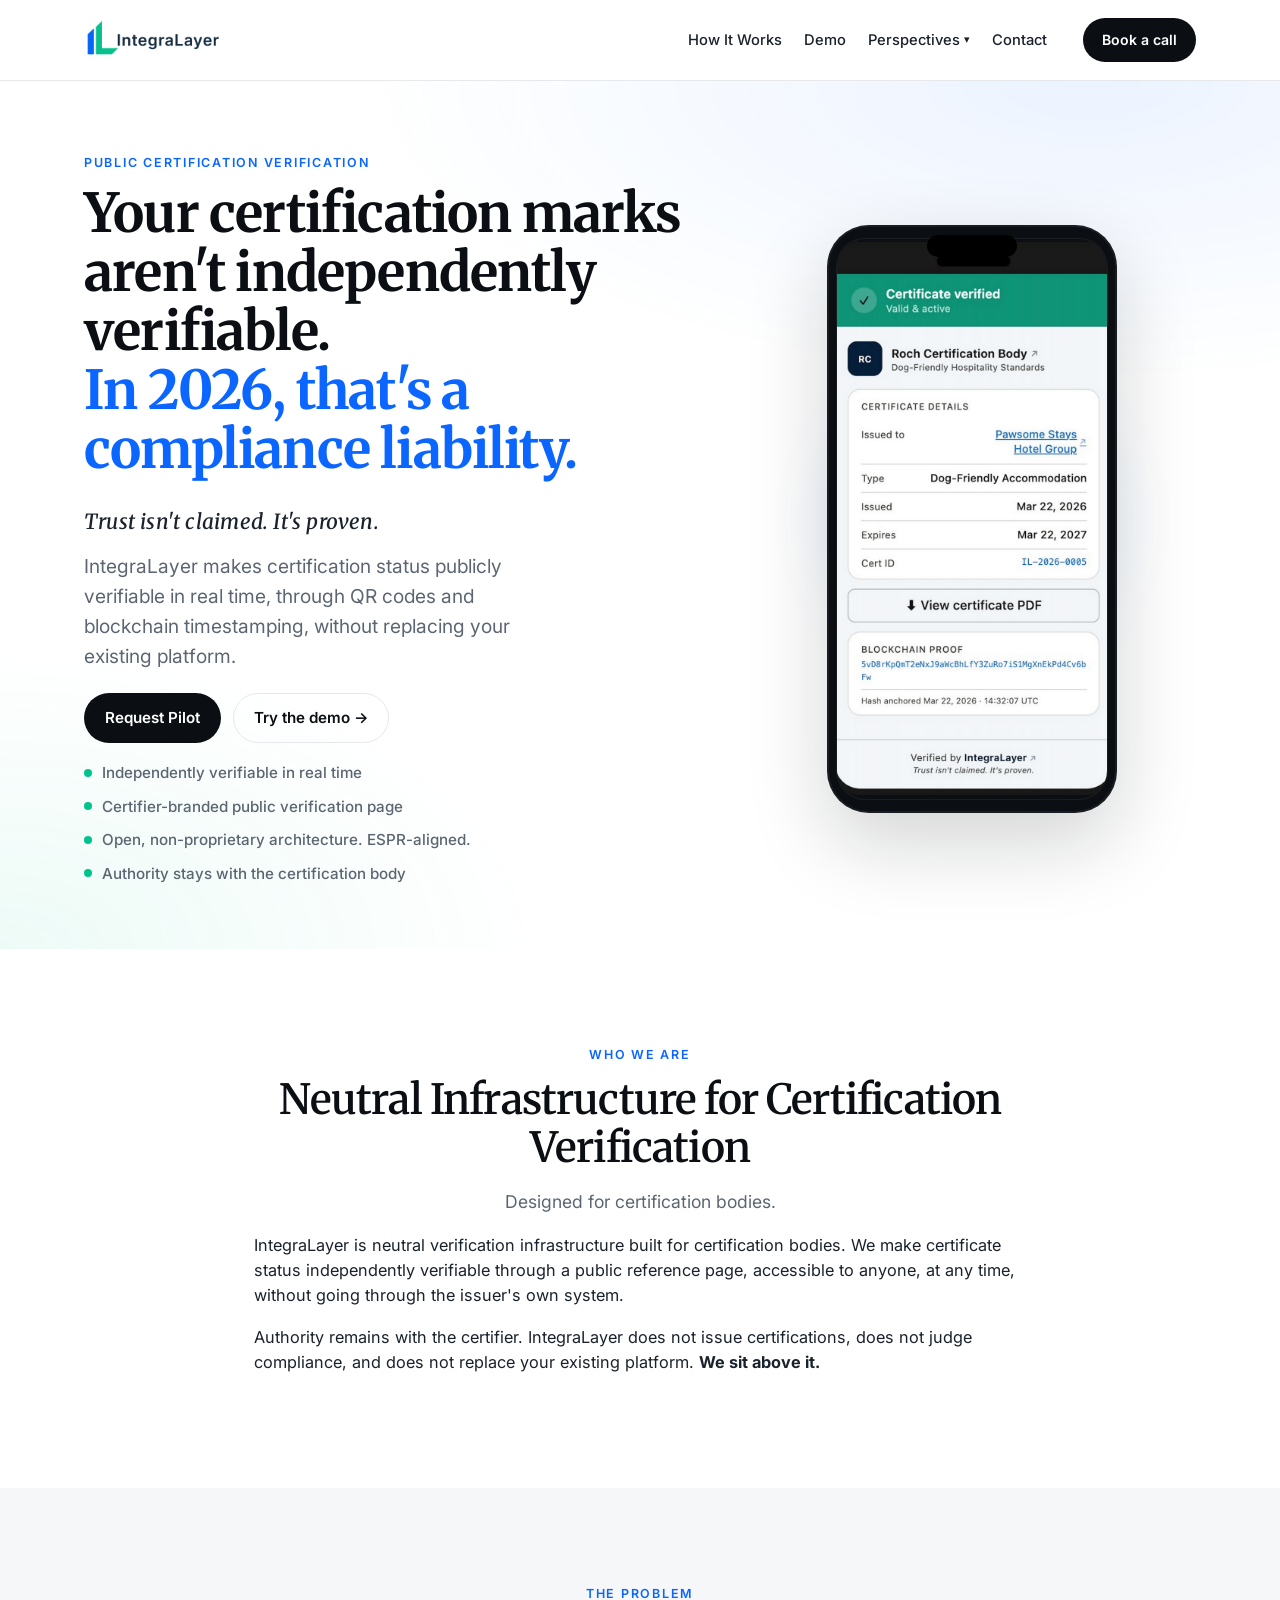
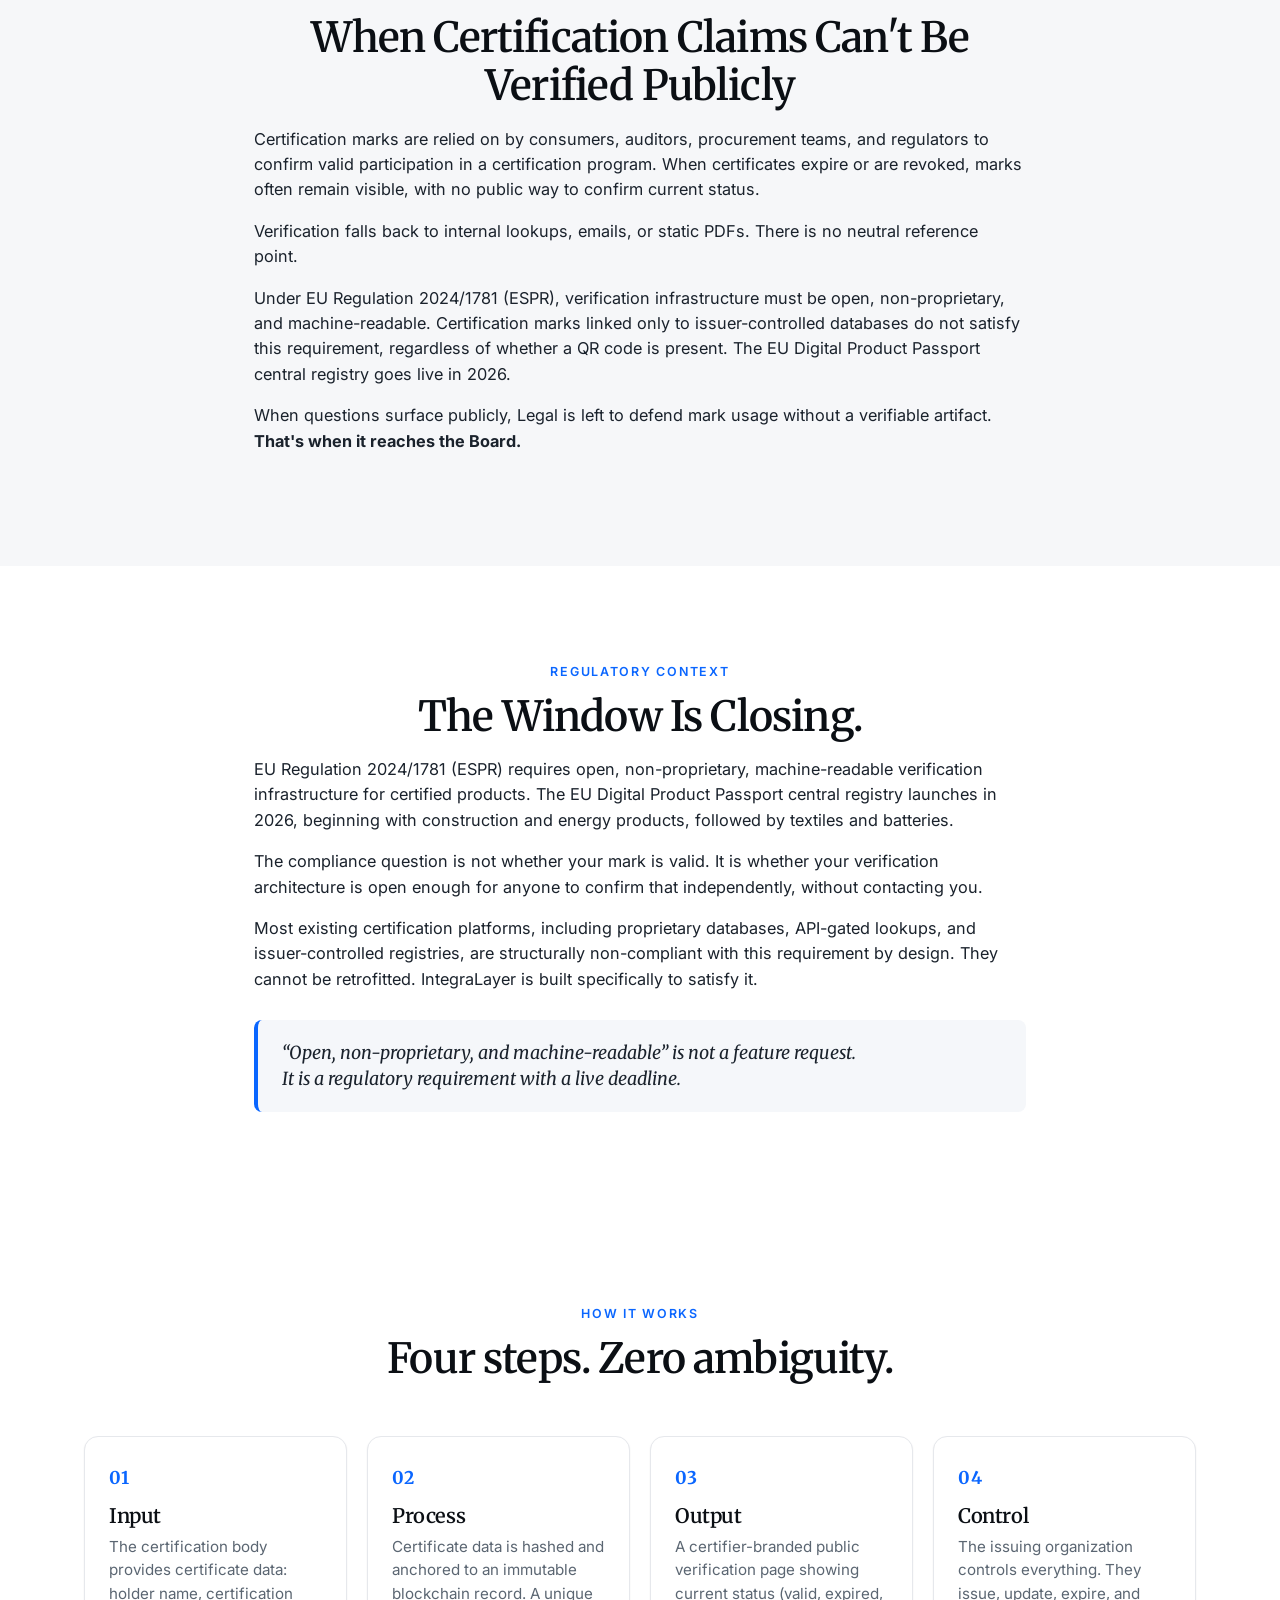
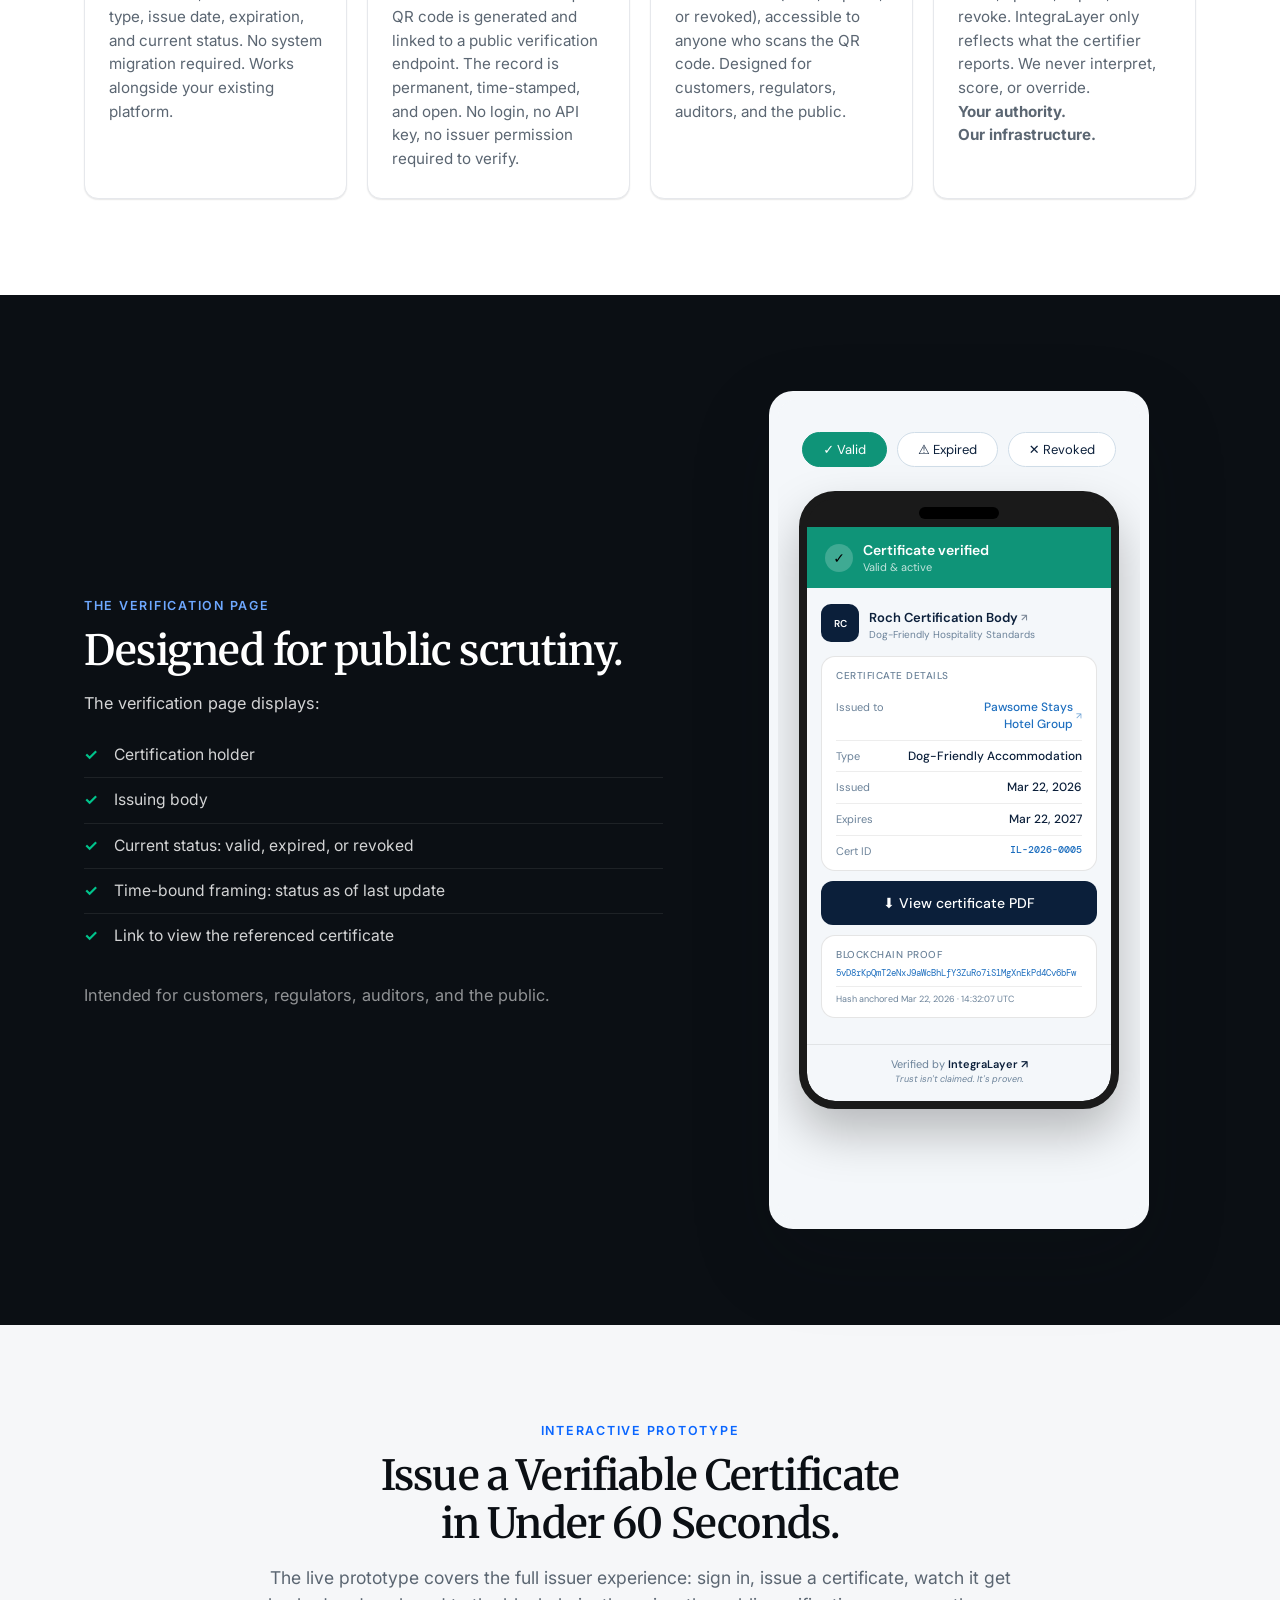
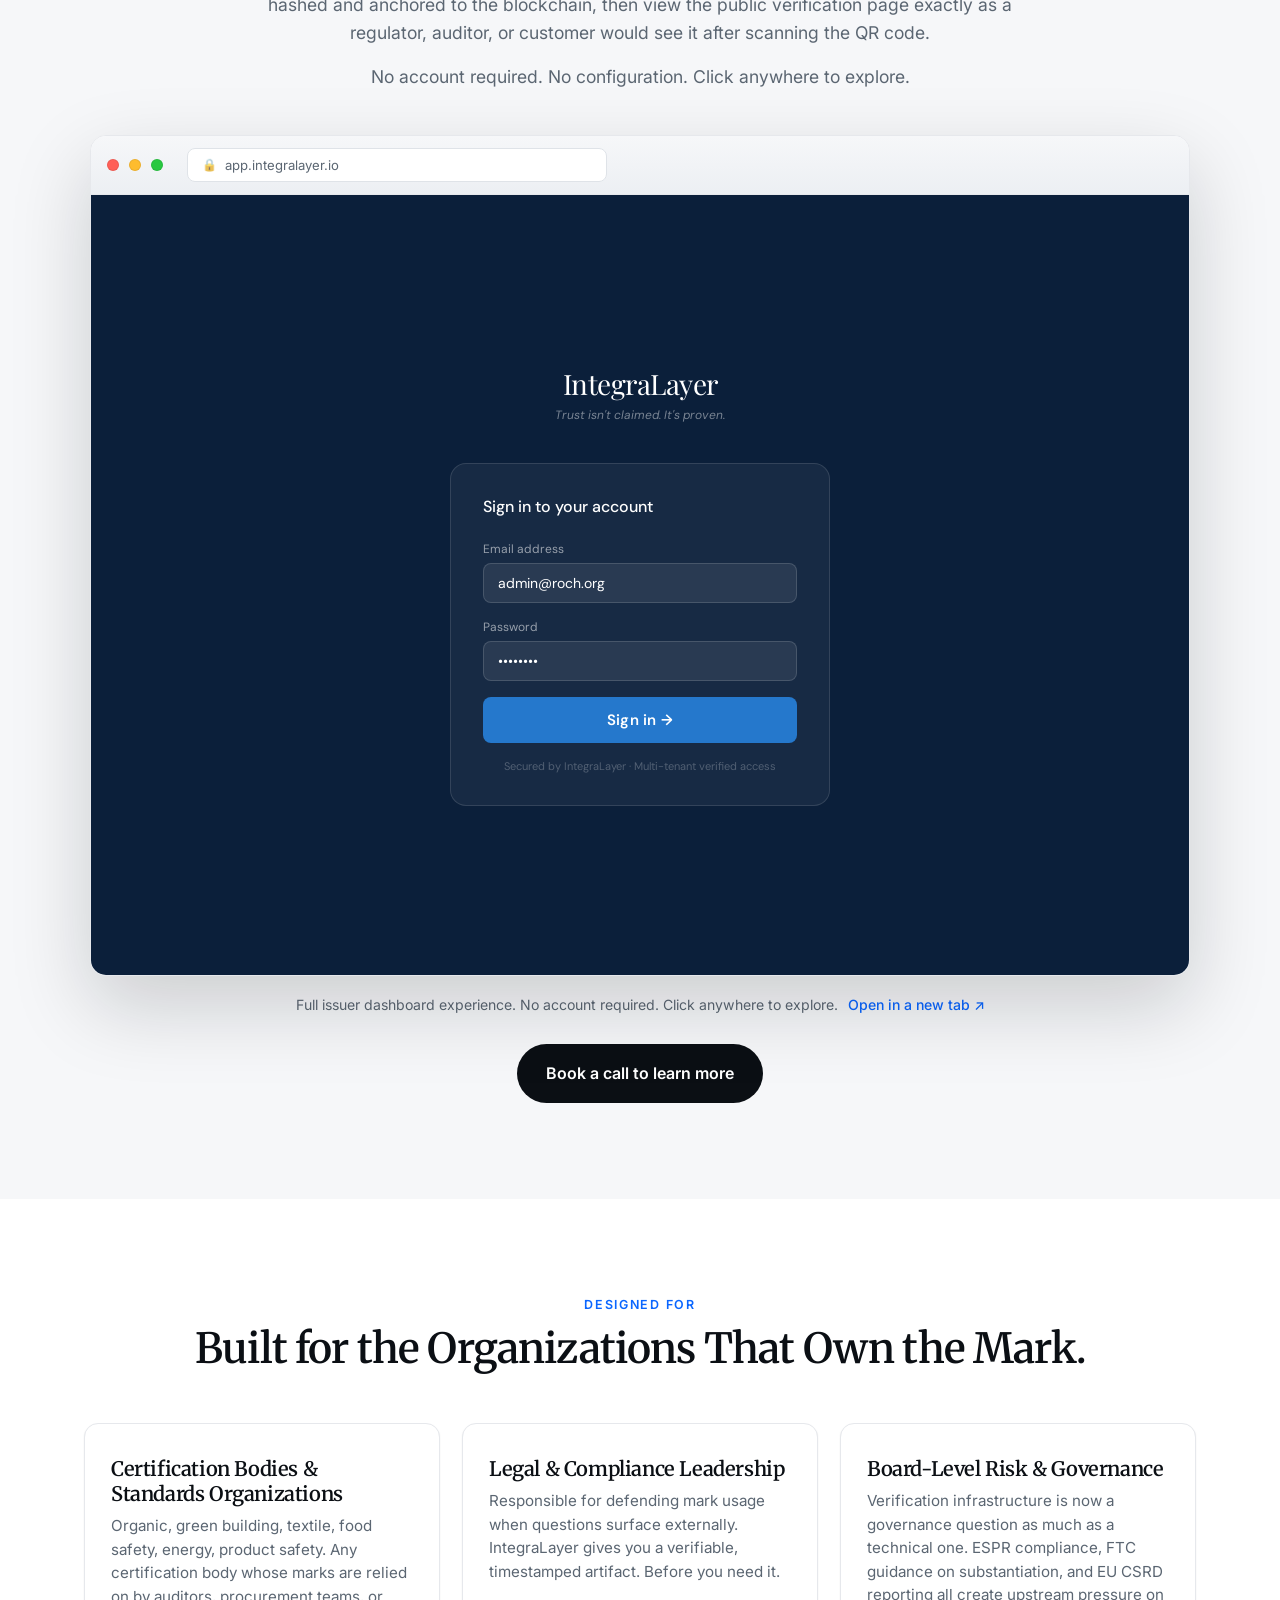
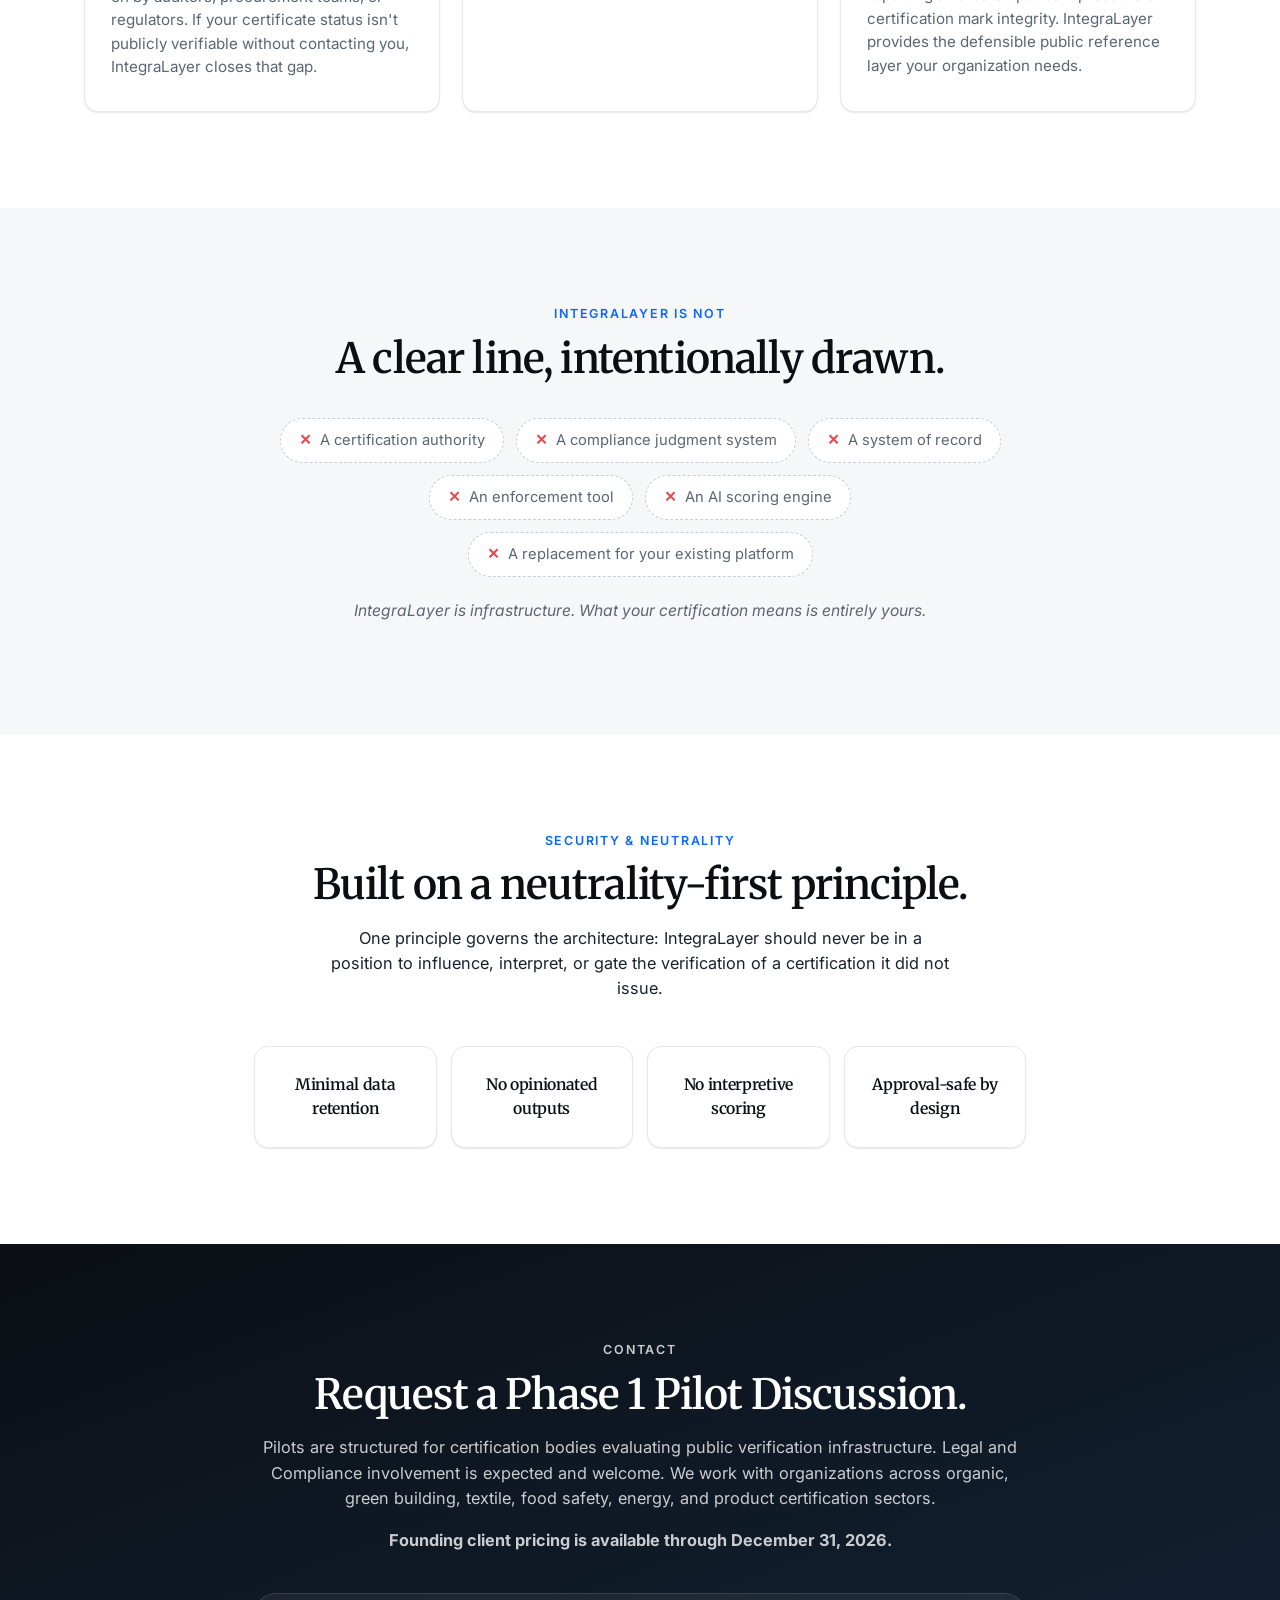
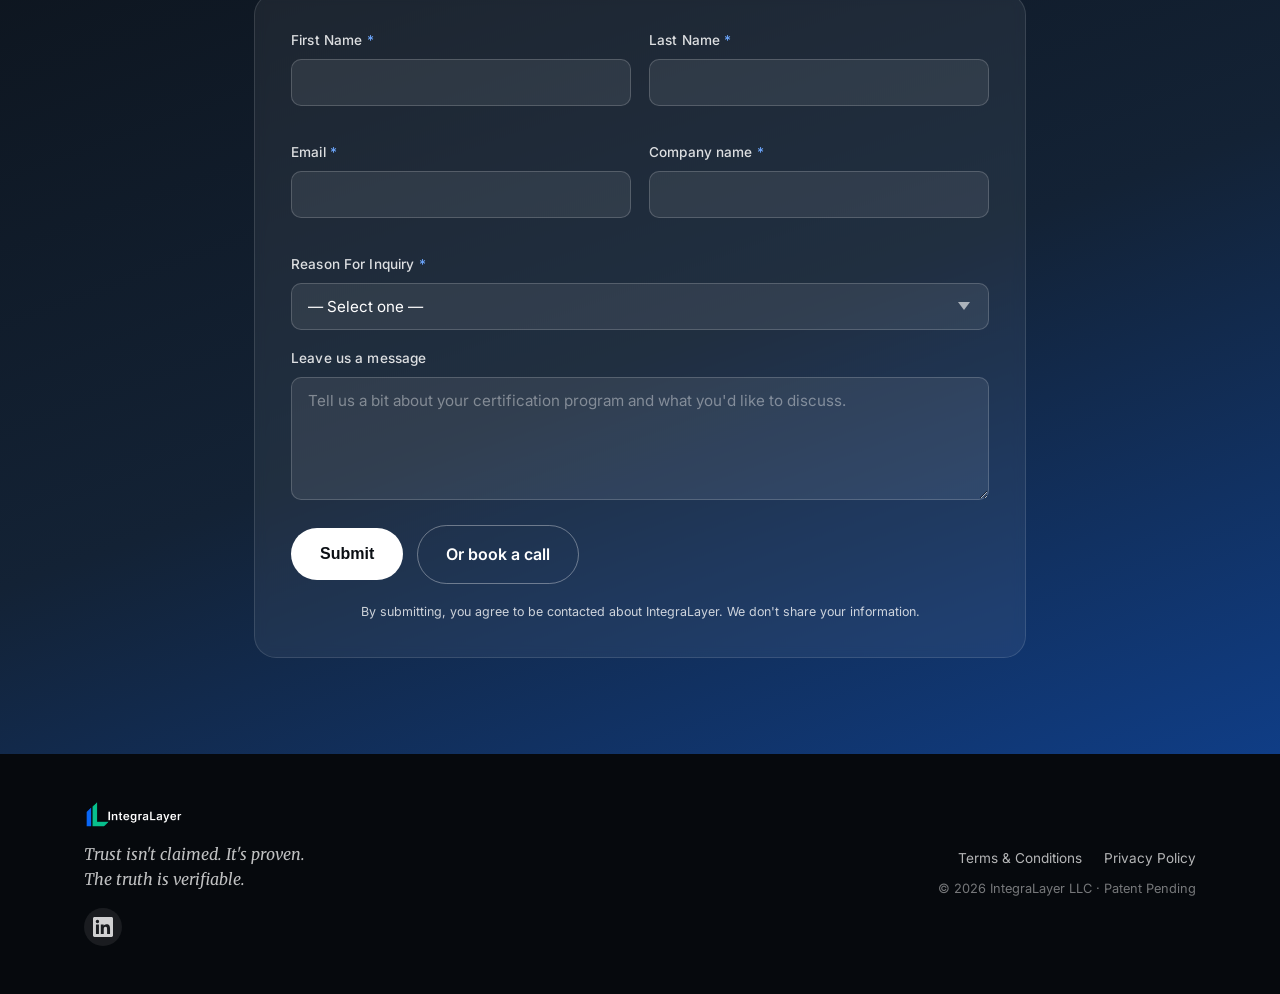
==== index.html @ 828506a3 "Rename Issue 02 slug from 'espr-open-non-proprietary' to 'espr-five-architectural-tests' to match ne" ====
<!doctype html>
<html lang="en">
<head>
  <meta charset="utf-8" />
  <meta name="viewport" content="width=device-width, initial-scale=1" />
  <title>IntegraLayer — Public Certification Verification</title>
  <meta name="description" content="Neutral infrastructure for public certification verification. Make certification status independently verifiable through a public reference page." />
  <link rel="canonical" href="https://integralayer.io/" />

  <!-- Open Graph / LinkedIn / Facebook -->
  <meta property="og:type" content="website" />
  <meta property="og:site_name" content="IntegraLayer" />
  <meta property="og:title" content="IntegraLayer — Public Certification Verification" />
  <meta property="og:description" content="Neutral infrastructure for public certification verification. Make certification status independently verifiable through a public reference page." />
  <meta property="og:url" content="https://integralayer.io/" />
  <meta property="og:image" content="https://integralayer.io/assets/img/og-image.png" />
  <meta property="og:image:width" content="1200" />
  <meta property="og:image:height" content="630" />

  <!-- Twitter / X -->
  <meta name="twitter:card" content="summary_large_image" />
  <meta name="twitter:title" content="IntegraLayer — Public Certification Verification" />
  <meta name="twitter:description" content="Neutral infrastructure for public certification verification." />
  <meta name="twitter:image" content="https://integralayer.io/assets/img/og-image.png" />

  <!-- Structured data: Organization -->
  <script type="application/ld+json">
  {
    "@context": "https://schema.org",
    "@type": "Organization",
    "name": "IntegraLayer",
    "legalName": "IntegraLayer LLC",
    "url": "https://integralayer.io/",
    "logo": "https://integralayer.io/assets/img/logo-black.png",
    "description": "Neutral infrastructure for public certification verification.",
    "sameAs": [
      "https://www.linkedin.com/company/integra-layer-io/"
    ],
    "contactPoint": {
      "@type": "ContactPoint",
      "email": "rachel@integralayer.io",
      "contactType": "customer support"
    }
  }
  </script>

  <link rel="icon" type="image/png" href="assets/img/favicon.png" />
  <link rel="preconnect" href="https://fonts.googleapis.com" />
  <link rel="preconnect" href="https://fonts.gstatic.com" crossorigin />
  <link href="https://fonts.googleapis.com/css2?family=Inter:wght@400;500;600;700;800&family=Merriweather:wght@400;500;600;700&display=swap" rel="stylesheet" />
  <link rel="stylesheet" href="assets/styles.css?v=22" />
</head>
<body>
  <header class="site-header">
    <div class="container nav">
      <a class="brand" href="#top" aria-label="IntegraLayer home">
        <img src="assets/img/logo-black.png" alt="IntegraLayer" />
      </a>
      <nav class="nav-links" aria-label="Primary">
        <a href="#how-it-works">How It Works</a>
        <a href="#demo">Demo</a>
        <div class="nav-dropdown">
          <button type="button" class="nav-dropdown-trigger" aria-haspopup="true" aria-expanded="false">
            Perspectives <span class="chev" aria-hidden="true">▾</span>
          </button>
          <div class="nav-dropdown-menu" role="menu">
            <a href="/perspectives/espr-five-architectural-tests" target="_blank" rel="noopener" role="menuitem">Five Architectural Tests in the ESPR</a>
            <a href="/perspectives/dpp-category-clarity" target="_blank" rel="noopener" role="menuitem">DPP Category Clarity</a>
          </div>
        </div>
        <a href="#contact">Contact</a>
      </nav>
      <a class="btn btn-primary nav-cta" href="https://calendly.com/rachel-integralayer/30min" target="_blank" rel="noopener">Book a call</a>
      <button class="nav-toggle" aria-label="Open menu" aria-expanded="false">
        <span></span><span></span><span></span>
      </button>
    </div>
  </header>

  <main id="top">
    <!-- HERO -->
    <section class="hero">
      <div class="container hero-grid">
        <div class="hero-copy">
          <p class="eyebrow">Public Certification Verification</p>
          <h1>Your certification marks aren't independently verifiable.<br/><span class="accent">In 2026, that's a compliance liability.</span></h1>
          <p class="hero-tagline">Trust isn't claimed. It's proven.</p>
          <p class="lede">IntegraLayer makes certification status publicly verifiable in real time, through QR codes and blockchain timestamping, without replacing your existing platform.</p>
          <div class="hero-ctas">
            <a class="btn btn-primary" href="https://calendly.com/rachel-integralayer/30min" target="_blank" rel="noopener">Request Pilot</a>
            <a class="btn btn-ghost" href="#demo">Try the demo →</a>
          </div>
          <ul class="hero-bullets">
            <li>Independently verifiable in real time</li>
            <li>Certifier-branded public verification page</li>
            <li>Open, non-proprietary architecture. ESPR-aligned.</li>
            <li>Authority stays with the certification body</li>
          </ul>
        </div>
        <div class="hero-visual">
          <div class="phone-frame" aria-hidden="true">
            <img src="assets/img/verification-mobile.png" alt="IntegraLayer verification page on mobile" />
          </div>
          <div class="hero-blob"></div>
        </div>
      </div>
    </section>

    <!-- WHO WE ARE -->
    <section id="who-we-are" class="section">
      <div class="container narrow">
        <p class="eyebrow center">Who We Are</p>
        <h2 class="center">Neutral Infrastructure for Certification Verification</h2>
        <p class="section-lede center">Designed for certification bodies.</p>
        <p class="body">
          IntegraLayer is neutral verification infrastructure built for certification bodies. We make certificate status independently verifiable through a public reference page, accessible to anyone, at any time, without going through the issuer's own system.
        </p>
        <p class="body">
          Authority remains with the certifier. IntegraLayer does not issue certifications, does not judge compliance, and does not replace your existing platform. <br class="br-mobile"/><strong>We sit above it.</strong>
        </p>
      </div>
    </section>

    <!-- PROBLEM -->
    <section class="section section-alt">
      <div class="container narrow">
        <p class="eyebrow center">The Problem</p>
        <h2 class="center">When Certification Claims Can't Be Verified Publicly</h2>
        <p class="body">
          Certification marks are relied on by consumers, auditors, procurement teams, and regulators to confirm valid participation in a certification program. When certificates expire or are revoked, marks often remain visible, with no public way to confirm current status.
        </p>
        <p class="body">
          Verification falls back to internal lookups, emails, or static PDFs. There is no neutral reference point.
        </p>
        <p class="body">
          Under EU Regulation 2024/1781 (ESPR), verification infrastructure must be open, non-proprietary, and machine-readable. Certification marks linked only to issuer-controlled databases do not satisfy this requirement, regardless of whether a QR code is present. The EU Digital Product Passport central registry goes live in 2026.
        </p>
        <p class="body">
          When questions surface publicly, Legal is left to defend mark usage without a verifiable artifact. <br class="br-mobile"/><strong>That's when it reaches the Board.</strong>
        </p>
      </div>
    </section>

    <!-- REGULATORY CONTEXT -->
    <section id="regulatory-context" class="section">
      <div class="container narrow">
        <p class="eyebrow center">Regulatory Context</p>
        <h2 class="center">The Window Is Closing.</h2>
        <p class="body">
          EU Regulation 2024/1781 (ESPR) requires open, non-proprietary, machine-readable verification infrastructure for certified products. The EU Digital Product Passport central registry launches in 2026, beginning with construction and energy products, followed by textiles and batteries.
        </p>
        <p class="body">
          The compliance question is not whether your mark is valid. It is whether your verification architecture is open enough for anyone to confirm that independently, without contacting you.
        </p>
        <p class="body">
          Most existing certification platforms, including proprietary databases, API-gated lookups, and issuer-controlled registries, are structurally non-compliant with this requirement by design. They cannot be retrofitted. IntegraLayer is built specifically to satisfy it.
        </p>
        <blockquote class="callout">
          <p>&ldquo;Open, non-proprietary, and machine-readable&rdquo; is not a feature request.<br/>It is a regulatory requirement with a live deadline.</p>
        </blockquote>
      </div>
    </section>

    <!-- HOW IT WORKS -->
    <section id="how-it-works" class="section">
      <div class="container">
        <p class="eyebrow center">How It Works</p>
        <h2 class="center">Four steps. Zero ambiguity.</h2>
        <div class="steps">
          <article class="step">
            <div class="step-num">01</div>
            <h3>Input</h3>
            <p>The certification body provides certificate data: holder name, certification type, issue date, expiration, and current status. No system migration required. Works alongside your existing platform.</p>
          </article>
          <article class="step">
            <div class="step-num">02</div>
            <h3>Process</h3>
            <p>Certificate data is hashed and anchored to an immutable blockchain record. A unique QR code is generated and linked to a public verification endpoint. The record is permanent, time-stamped, and open. No login, no API key, no issuer permission required to verify.</p>
          </article>
          <article class="step">
            <div class="step-num">03</div>
            <h3>Output</h3>
            <p>A certifier-branded public verification page showing current status (valid, expired, or revoked), accessible to anyone who scans the QR code. Designed for customers, regulators, auditors, and the public.</p>
          </article>
          <article class="step">
            <div class="step-num">04</div>
            <h3>Control</h3>
            <p>The issuing organization controls everything. They issue, update, expire, and revoke. IntegraLayer only reflects what the certifier reports. We never interpret, score, or override.<br/><strong>Your authority.<br/>Our infrastructure.</strong></p>
          </article>
        </div>
      </div>
    </section>

    <!-- VERIFICATION PAGE -->
    <section id="verification-page" class="section section-dark">
      <div class="container split">
        <div>
          <p class="eyebrow">The Verification Page</p>
          <h2>Designed for public scrutiny.</h2>
          <p class="body">The verification page displays:</p>
          <ul class="check-list">
            <li>Certification holder</li>
            <li>Issuing body</li>
            <li>Current status: valid, expired, or revoked</li>
            <li>Time-bound framing: status as of last update</li>
            <li>Link to view the referenced certificate</li>
          </ul>
          <p class="body muted">
            Intended for customers, regulators, auditors, and the public.
          </p>
        </div>
        <div class="visual-stack">
          <div class="phone-embed">
            <iframe
              src="demo/verification.html"
              title="IntegraLayer clickable verification page"
              loading="lazy"
            ></iframe>
          </div>
        </div>
      </div>
    </section>

    <!-- MAIN INTERACTIVE DEMO -->
    <section id="demo" class="section section-alt">
      <div class="container">
        <div class="demo-head center">
          <p class="eyebrow">Interactive Prototype</p>
          <h2>Issue a Verifiable Certificate<br/>in Under 60 Seconds.</h2>
          <p class="section-lede">The live prototype covers the full issuer experience: sign in, issue a certificate, watch it get hashed and anchored to the blockchain, then view the public verification page exactly as a regulator, auditor, or customer would see it after scanning the QR code.</p>
          <p class="section-lede">No account required. No configuration. Click anywhere to explore.</p>
        </div>

        <div class="browser-mock">
          <div class="browser-bar">
            <span class="dot red"></span>
            <span class="dot yellow"></span>
            <span class="dot green"></span>
            <div class="browser-url">
              <span class="lock">🔒</span>
              <span>app.integralayer.io</span>
            </div>
          </div>
          <iframe
            class="prototype-frame"
            src="demo/prototype.html"
            title="IntegraLayer interactive prototype"
            loading="lazy"
          ></iframe>
        </div>

        <p class="demo-fineprint center">
          Full issuer dashboard experience. No account required. Click anywhere to explore.
          <a href="demo/prototype.html" target="_blank" rel="noopener">Open in a new tab ↗</a>
        </p>

        <div class="mobile-demo-notice">
          <span class="notice-icon" aria-hidden="true">💻</span>
          <div>
            <strong>For the full experience, please use a desktop.</strong>
            <span>The issuer dashboard is designed for larger screens. Mobile visitors can still preview the public verification page above.</span>
          </div>
        </div>

        <div class="center" style="margin-top: 28px;">
          <a class="btn btn-primary btn-lg" href="https://calendly.com/rachel-integralayer/30min" target="_blank" rel="noopener">Book a call to learn more</a>
        </div>
      </div>
    </section>

    <!-- WHO IT'S FOR -->
    <section id="who-its-for" class="section">
      <div class="container">
        <p class="eyebrow center">Designed For</p>
        <h2 class="center">Built for the Organizations That Own the Mark.</h2>
        <div class="cards">
          <div class="card">
            <h3>Certification Bodies &amp; Standards Organizations</h3>
            <p>Organic, green building, textile, food safety, energy, product safety. Any certification body whose marks are relied on by auditors, procurement teams, or regulators. If your certificate status isn't publicly verifiable without contacting you, IntegraLayer closes that gap.</p>
          </div>
          <div class="card">
            <h3>Legal &amp; Compliance Leadership</h3>
            <p>Responsible for defending mark usage when questions surface externally. IntegraLayer gives you a verifiable, timestamped artifact. Before you need it.</p>
          </div>
          <div class="card">
            <h3>Board-Level Risk &amp; Governance</h3>
            <p>Verification infrastructure is now a governance question as much as a technical one. ESPR compliance, FTC guidance on substantiation, and EU CSRD reporting all create upstream pressure on certification mark integrity. IntegraLayer provides the defensible public reference layer your organization needs.</p>
          </div>
        </div>
      </div>
    </section>

    <!-- IS NOT -->
    <section class="section section-alt">
      <div class="container narrow">
        <p class="eyebrow center">IntegraLayer Is Not</p>
        <h2 class="center">A clear line, intentionally drawn.</h2>
        <ul class="not-list">
          <li>A certification authority</li>
          <li>A compliance judgment system</li>
          <li>A system of record</li>
          <li>An enforcement tool</li>
          <li>An AI scoring engine</li>
          <li>A replacement for your existing platform</li>
        </ul>
        <p class="section-note">IntegraLayer is infrastructure. What your certification means is entirely yours.</p>
      </div>
    </section>

    <!-- NEUTRALITY -->
    <section id="neutrality" class="section">
      <div class="container narrow">
        <p class="eyebrow center">Security &amp; Neutrality</p>
        <h2 class="center">Built on a neutrality-first principle.</h2>
        <p class="section-intro body center">One principle governs the architecture: IntegraLayer should never be in a position to influence, interpret, or gate the verification of a certification it did not issue.</p>
        <div class="pillars">
          <div class="pillar"><h4>Minimal data retention</h4></div>
          <div class="pillar"><h4>No opinionated outputs</h4></div>
          <div class="pillar"><h4>No interpretive scoring</h4></div>
          <div class="pillar"><h4>Approval-safe by design</h4></div>
        </div>
      </div>
    </section>

    <!-- CONTACT / CTA -->
    <section id="contact" class="section section-cta">
      <div class="container narrow">
        <div class="center">
          <p class="eyebrow">Contact</p>
          <h2>Request a Phase 1 Pilot Discussion.</h2>
          <p class="body">Pilots are structured for certification bodies evaluating public verification infrastructure. Legal and Compliance involvement is expected and welcome. We work with organizations across organic, green building, textile, food safety, energy, and product certification sectors.</p>
          <p class="body"><strong>Founding client pricing is available through December 31, 2026.</strong></p>
        </div>

        <form
          class="contact-form"
          action="https://formsubmit.co/rachel@integralayer.io"
          method="POST"
        >
          <!-- FormSubmit config -->
          <input type="hidden" name="_subject" value="New pilot inquiry — IntegraLayer" />
          <input type="hidden" name="_template" value="table" />
          <input type="hidden" name="_captcha" value="true" />
          <input type="hidden" name="_next" value="https://integralayer.io/?sent=1#contact" />
          <!-- honeypot -->
          <input type="text" name="_honey" style="display:none" tabindex="-1" autocomplete="off" />

          <div class="form-row">
            <div class="form-group">
              <label for="first-name">First Name <span class="req">*</span></label>
              <input id="first-name" name="First Name" type="text" required />
            </div>
            <div class="form-group">
              <label for="last-name">Last Name <span class="req">*</span></label>
              <input id="last-name" name="Last Name" type="text" required />
            </div>
          </div>

          <div class="form-row">
            <div class="form-group">
              <label for="email">Email <span class="req">*</span></label>
              <input id="email" name="Email" type="email" required />
            </div>
            <div class="form-group">
              <label for="company">Company name <span class="req">*</span></label>
              <input id="company" name="Company" type="text" required />
            </div>
          </div>

          <div class="form-group">
            <label for="reason">Reason For Inquiry <span class="req">*</span></label>
            <select id="reason" name="Reason For Inquiry" required>
              <option value="">— Select one —</option>
              <option>Phase 1 Pilot Discussion</option>
              <option>Certification body / Standards organization</option>
              <option>Legal or Compliance inquiry</option>
              <option>Partnership or integration</option>
              <option>Press or analyst inquiry</option>
              <option>Other</option>
            </select>
          </div>

          <div class="form-group">
            <label for="message">Leave us a message</label>
            <textarea id="message" name="Message" rows="5" placeholder="Tell us a bit about your certification program and what you'd like to discuss."></textarea>
          </div>

          <div class="form-submit-row">
            <button type="submit" class="btn btn-primary btn-lg">Submit</button>
            <a class="btn btn-ghost btn-lg" href="https://calendly.com/rachel-integralayer/30min" target="_blank" rel="noopener">Or book a call</a>
          </div>
          <p class="form-note">By submitting, you agree to be contacted about IntegraLayer. We don't share your information.</p>
        </form>
      </div>
    </section>
  </main>

  <footer class="site-footer">
    <div class="container footer-grid">
      <div>
        <img src="assets/img/logo-white.png" alt="IntegraLayer" class="footer-logo" />
        <p class="footer-tag">Trust isn't claimed. It's proven.<br/>The truth is verifiable.</p>
        <div class="footer-socials">
          <a href="https://www.linkedin.com/company/integra-layer-io/" target="_blank" rel="noopener" aria-label="IntegraLayer on LinkedIn">
            <svg width="20" height="20" viewBox="0 0 24 24" fill="currentColor" aria-hidden="true"><path d="M20.447 20.452h-3.554v-5.569c0-1.328-.027-3.037-1.852-3.037-1.853 0-2.136 1.445-2.136 2.939v5.667H9.351V9h3.414v1.561h.046c.477-.9 1.637-1.85 3.37-1.85 3.601 0 4.267 2.37 4.267 5.455v6.286zM5.337 7.433a2.062 2.062 0 01-2.063-2.065 2.063 2.063 0 112.063 2.065zm1.782 13.019H3.555V9h3.564v11.452zM22.225 0H1.771C.792 0 0 .774 0 1.729v20.542C0 23.227.792 24 1.771 24h20.451C23.2 24 24 23.227 24 22.271V1.729C24 .774 23.2 0 22.222 0h.003z"/></svg>
          </a>
        </div>
      </div>
      <div class="footer-legal">
        <a href="terms.html" target="_blank" rel="noopener">Terms &amp; Conditions</a>
        <a href="privacy.html" target="_blank" rel="noopener">Privacy Policy</a>
        <p>© 2026 IntegraLayer LLC · Patent Pending</p>
      </div>
    </div>
  </footer>

  <script src="assets/app.js?v=22"></script>
</body>
</html>
---- assets/styles.css ----
/* ---------- Tokens ---------- */
:root {
  --ink: #0B0F14;
  --ink-2: #1a222c;
  --muted: #5b6672;
  --line: #e6e8ec;
  --bg: #ffffff;
  --bg-alt: #f6f7f9;
  --bg-dark: #0B0F14;
  --accent: #0a66ff;
  --accent-2: #00c48c;
  --danger: #e5484d;
  --warn: #f5a524;
  --radius: 14px;
  --radius-lg: 22px;
  --shadow-sm: 0 1px 2px rgba(11,15,20,.06), 0 1px 1px rgba(11,15,20,.04);
  --shadow-md: 0 10px 30px rgba(11,15,20,.08);
  --shadow-lg: 0 30px 80px rgba(11,15,20,.18);
  --container: 1160px;
  --ease: cubic-bezier(.22,.61,.36,1);
}

* { box-sizing: border-box; }
html, body { margin: 0; padding: 0; }
html { scroll-behavior: smooth; }
body {
  font-family: 'Inter', -apple-system, BlinkMacSystemFont, 'Segoe UI', Roboto, sans-serif;
  color: var(--ink);
  background: var(--bg);
  line-height: 1.55;
  -webkit-font-smoothing: antialiased;
}
img { max-width: 100%; display: block; }
a { color: inherit; text-decoration: none; }

/* ---------- Layout ---------- */
.container { width: 100%; max-width: var(--container); margin: 0 auto; padding: 0 24px; }
.narrow { max-width: 820px; }
.center { text-align: center; }

/* ---------- Typography ---------- */
h1, h2, h3, h4 {
  font-family: 'Merriweather', Georgia, serif;
  font-weight: 600;
  letter-spacing: -0.02em;
  color: var(--ink);
  margin: 0 0 .5em;
}
h1 { font-size: clamp(2.4rem, 5.2vw, 4.2rem); line-height: 1.05; font-weight: 700; }
h2 { font-size: clamp(1.8rem, 3.4vw, 2.6rem); line-height: 1.15; margin-bottom: .4em; }
h3 { font-size: 1.25rem; line-height: 1.25; }
h4 { font-size: 1.05rem; }
p  { margin: 0 0 1em; color: var(--ink-2); }
.accent { color: var(--accent); }
.eyebrow {
  text-transform: uppercase;
  font-size: .78rem;
  letter-spacing: .14em;
  font-weight: 600;
  color: var(--accent);
  margin: 0 0 .9em;
}
.eyebrow.center { display: block; }
/* Mobile-only line breaks — used to give punchy bold callouts their own line on phones */
.br-mobile { display: none; }
@media (max-width: 540px) {
  .br-mobile { display: inline; }
}

.lede { font-size: 1.2rem; color: var(--muted); max-width: 36ch; }
.section-lede { font-size: 1.1rem; color: var(--muted); }
.body { font-size: 1.02rem; color: var(--ink-2); }
.muted { color: var(--muted); }
.fineprint { font-size: .82rem; color: var(--muted); margin-top: .75em; }

/* Hero supporting tagline — sits between H1 and lede */
.hero-tagline {
  font-family: 'Merriweather', serif;
  font-style: italic;
  font-weight: 500;
  font-size: 1.3rem;
  color: var(--ink-2);
  margin: 12px 0 14px;
  letter-spacing: .01em;
}

/* Pull quote / callout — used in Regulatory Context and elsewhere */
.callout {
  margin: 28px 0 0;
  padding: 20px 24px;
  border-left: 4px solid var(--accent);
  background: var(--ink-soft, #F5F7FA);
  border-radius: 8px;
  font-family: 'Merriweather', serif;
  font-size: 1.12rem;
  font-style: italic;
  color: var(--ink);
  line-height: 1.45;
}
.callout p { margin: 0; }

/* Small note beneath a list or grid (section footer-style line) */
.section-note {
  margin-top: 22px;
  font-size: .98rem;
  color: var(--muted);
  font-style: italic;
  text-align: center;
}

/* Introductory paragraph that sits above a grid (e.g., pillars) */
.section-intro {
  max-width: 62ch;
  margin: 0 auto 8px;
}

/* ---------- Buttons ---------- */
.btn {
  display: inline-flex; align-items: center; justify-content: center;
  padding: 12px 20px;
  border-radius: 999px;
  font-weight: 600;
  font-size: .95rem;
  border: 1px solid transparent;
  transition: transform .15s var(--ease), background .2s var(--ease), border-color .2s var(--ease), color .2s var(--ease);
  cursor: pointer;
  white-space: nowrap;
}
.btn-primary { background: var(--ink); color: #fff; }
.btn-primary:hover { background: var(--accent); transform: translateY(-1px); }
.btn-ghost { background: transparent; color: var(--ink); border-color: var(--line); }
.btn-ghost:hover { border-color: var(--ink); transform: translateY(-1px); }
.btn-lg { padding: 16px 28px; font-size: 1rem; }
.section-dark .btn-ghost { color: #fff; border-color: rgba(255,255,255,.25); }
.section-dark .btn-ghost:hover { border-color: #fff; }

/* ---------- Header ---------- */
.site-header {
  position: sticky; top: 0; z-index: 40;
  background: rgba(255,255,255,.85);
  backdrop-filter: saturate(150%) blur(12px);
  -webkit-backdrop-filter: saturate(150%) blur(12px);
  border-bottom: 1px solid var(--line);
}
.nav { display: flex; align-items: center; gap: 24px; height: 80px; }
.brand { display: inline-flex; align-items: center; }
.brand img { height: 40px; width: auto; display: block; }
.nav-links {
  display: flex; gap: 22px; margin-left: auto; margin-right: 12px;
  font-size: .92rem; font-weight: 500; color: var(--ink-2);
}
.nav-links a { transition: color .15s; }
.nav-links a:hover { color: var(--accent); }
.nav-cta { padding: 10px 18px; font-size: .88rem; }

/* Nav dropdown (Perspectives) */
.nav-dropdown { position: relative; display: inline-flex; align-items: center; }
.nav-dropdown-trigger {
  background: none;
  border: 0;
  padding: 0;
  margin: 0;
  cursor: pointer;
  font: inherit;
  color: var(--ink-2);
  display: inline-flex;
  align-items: center;
  gap: 4px;
  transition: color .15s;
  font-size: inherit;
  font-weight: inherit;
  font-family: inherit;
}
.nav-dropdown-trigger:hover,
.nav-dropdown-trigger[aria-expanded="true"] { color: var(--accent); }
.nav-dropdown-trigger .chev {
  font-size: .72em;
  line-height: 1;
  transition: transform .2s var(--ease);
}
.nav-dropdown-trigger[aria-expanded="true"] .chev { transform: rotate(180deg); }
.nav-dropdown-menu {
  position: absolute;
  top: calc(100% + 14px);
  right: 0;
  min-width: 240px;
  background: #fff;
  border: 1px solid var(--line);
  border-radius: var(--radius);
  box-shadow: var(--shadow-md);
  padding: 8px;
  opacity: 0;
  visibility: hidden;
  transform: translateY(-6px);
  transition: opacity .18s var(--ease), transform .18s var(--ease), visibility .18s;
  z-index: 50;
}
.nav-dropdown-menu::before {
  content: "";
  position: absolute;
  top: -8px; right: 22px;
  width: 14px; height: 14px;
  background: #fff;
  border-left: 1px solid var(--line);
  border-top: 1px solid var(--line);
  transform: rotate(45deg);
}
.nav-dropdown:hover .nav-dropdown-menu,
.nav-dropdown.open .nav-dropdown-menu {
  opacity: 1;
  visibility: visible;
  transform: translateY(0);
}
.nav-dropdown-menu a {
  display: block;
  padding: 10px 14px;
  border-radius: 8px;
  color: var(--ink-2);
  font-size: .92rem;
  font-weight: 500;
  transition: background .15s var(--ease), color .15s var(--ease);
}
.nav-dropdown-menu a:hover {
  background: var(--bg-alt);
  color: var(--accent);
}
.nav-toggle { display: none; background: none; border: 0; width: 40px; height: 40px; cursor: pointer; flex-direction: column; justify-content: center; align-items: center; gap: 5px; }
.nav-toggle span { width: 22px; height: 2px; background: var(--ink); border-radius: 2px; }

/* ---------- Hero ---------- */
.hero {
  position: relative;
  padding: 72px 0 64px;
  background:
    radial-gradient(1200px 500px at 85% 0%, rgba(10,102,255,.08), transparent 60%),
    radial-gradient(900px 500px at 0% 100%, rgba(0,196,140,.07), transparent 60%),
    var(--bg);
  overflow: hidden;
}
.hero-grid {
  display: grid;
  grid-template-columns: 1.15fr .85fr;
  gap: 60px;
  align-items: center;
}
.hero-copy h1 {
  margin-top: 6px;
  font-size: clamp(2rem, 4.2vw, 3.4rem);
  line-height: 1.1;
  letter-spacing: -0.015em;
}
.hero-ctas { display: flex; gap: 12px; margin: 22px 0 18px; flex-wrap: wrap; }
.hero-bullets { list-style: none; padding: 0; margin: 14px 0 0; display: flex; flex-direction: column; gap: 10px; }
.hero-bullets li {
  font-size: .95rem; color: var(--muted); font-weight: 500;
  display: flex; align-items: center; gap: 10px;
}
.hero-bullets li::before {
  content: ""; width: 8px; height: 8px; border-radius: 50%;
  background: var(--accent-2);
}
.hero-visual { position: relative; display: flex; justify-content: center; }
.hero-blob {
  position: absolute; inset: 8% -6% 8% -6%;
  background: radial-gradient(closest-side, rgba(10,102,255,.18), transparent 70%);
  filter: blur(24px);
  z-index: 0;
}

/* Phone frame */
.phone-frame {
  position: relative; z-index: 1;
  width: 290px; max-width: 100%;
  padding: 14px 10px;
  background: #0B0F14;
  border-radius: 42px;
  box-shadow: var(--shadow-lg), inset 0 0 0 2px rgba(255,255,255,.06);
}
.phone-frame::before {
  content: ""; position: absolute; top: 10px; left: 50%;
  transform: translateX(-50%);
  width: 90px; height: 22px; background: #000; border-radius: 14px;
  z-index: 2;
}
.phone-frame img {
  border-radius: 28px;
  box-shadow: 0 0 0 1px rgba(255,255,255,.06);
}
.phone-frame.small { width: 250px; }

/* Live interactive phone embed (iframe wrapper) */
.phone-embed {
  position: relative;
  width: 100%;
  max-width: 380px;
  background: #F4F7FA;
  border-radius: 24px;
  padding: 8px;
  box-shadow: var(--shadow-lg);
  border: 1px solid rgba(255,255,255,.08);
}
.phone-embed iframe {
  display: block;
  width: 100%;
  height: 820px;
  border: 0;
  border-radius: 18px;
  background: #F4F7FA;
}
@media (max-width: 640px) {
  .phone-embed iframe { height: 780px; }
}

/* ---------- Sections ---------- */
.section { padding: 96px 0; }
.section-alt { background: var(--bg-alt); }
.section-dark { background: var(--bg-dark); color: #fff; }
.section-dark h1, .section-dark h2, .section-dark h3, .section-dark h4 { color: #fff; }
.section-dark p, .section-dark li { color: rgba(255,255,255,.82); }
.section-dark .eyebrow { color: #6ea8ff; }
.section-dark .muted { color: rgba(255,255,255,.55); }

.split {
  display: grid; grid-template-columns: 1.1fr .9fr; gap: 60px; align-items: center;
}
.visual-stack { display: flex; justify-content: center; }

/* Steps */
.steps {
  margin-top: 54px;
  display: grid;
  grid-template-columns: repeat(4, 1fr);
  gap: 20px;
}
.step {
  background: #fff;
  border: 1px solid var(--line);
  border-radius: var(--radius);
  padding: 28px 24px;
  box-shadow: var(--shadow-sm);
  transition: transform .25s var(--ease), box-shadow .25s var(--ease);
}
.step:hover { transform: translateY(-4px); box-shadow: var(--shadow-md); }
.step-num {
  font-family: 'Merriweather', serif;
  font-size: 1.1rem;
  color: var(--accent);
  font-weight: 700;
  letter-spacing: .08em;
  margin-bottom: 10px;
}
.step h3 { margin-bottom: .35em; }
.step p { font-size: .95rem; color: var(--muted); margin: 0; }

/* Check list */
.check-list { list-style: none; padding: 0; margin: 0 0 1.5em; }
.check-list li {
  padding: 10px 0 10px 30px;
  position: relative;
  border-bottom: 1px solid rgba(255,255,255,.08);
  font-size: .98rem;
}
.check-list li:last-child { border-bottom: 0; }
.check-list li::before {
  content: "✓";
  position: absolute; left: 0; top: 10px;
  color: var(--accent-2);
  font-weight: 700;
}

/* Cards */
.cards { margin-top: 50px; display: grid; grid-template-columns: repeat(3, 1fr); gap: 22px; }
.card {
  background: #fff;
  border: 1px solid var(--line);
  border-radius: var(--radius);
  padding: 32px 26px;
  box-shadow: var(--shadow-sm);
  transition: transform .25s var(--ease), box-shadow .25s var(--ease);
}
.card:hover { transform: translateY(-4px); box-shadow: var(--shadow-md); }
.card h3 { margin-bottom: .4em; }
.card p { color: var(--muted); font-size: .95rem; margin: 0; }

/* Not list */
.not-list {
  list-style: none; padding: 0; margin: 36px 0 0;
  display: flex; flex-wrap: wrap; gap: 12px; justify-content: center;
}
.not-list li {
  padding: 10px 18px;
  border-radius: 999px;
  border: 1px dashed #c8ccd3;
  color: var(--muted);
  font-size: .92rem;
  background: #fff;
  position: relative;
}
.not-list li::before {
  content: "✕";
  color: var(--danger);
  margin-right: 8px;
  font-weight: 700;
}

/* Pillars */
.pillars { margin-top: 44px; display: grid; grid-template-columns: repeat(4, 1fr); gap: 14px; }
.pillar {
  padding: 26px 20px;
  text-align: center;
  border-radius: var(--radius);
  background: #fff;
  border: 1px solid var(--line);
  box-shadow: var(--shadow-sm);
}
.pillar h4 { margin: 0; color: var(--ink); font-size: .98rem; font-weight: 600; }

/* CTA */
.section-cta {
  background: linear-gradient(160deg, #0B0F14 0%, #132235 60%, #0a66ff 160%);
  color: #fff;
  text-align: center;
}
.section-cta h2 { color: #fff; }
.section-cta p { color: rgba(255,255,255,.78); }
.section-cta .btn-primary { background: #fff; color: var(--ink); }
.section-cta .btn-primary:hover { background: var(--accent); color: #fff; }
.section-cta .btn-ghost { color: #fff; border-color: rgba(255,255,255,.35); }
.section-cta .btn-ghost:hover { border-color: #fff; }
.cta-row { display: flex; gap: 14px; justify-content: center; margin-top: 10px; flex-wrap: wrap; }

/* ---------- Contact form ---------- */
.contact-form {
  margin-top: 40px;
  background: rgba(255,255,255,.06);
  border: 1px solid rgba(255,255,255,.12);
  border-radius: var(--radius-lg);
  padding: 36px;
  backdrop-filter: blur(6px);
  -webkit-backdrop-filter: blur(6px);
}
.form-row {
  display: grid;
  grid-template-columns: 1fr 1fr;
  gap: 18px;
  margin-bottom: 18px;
}
.form-group { margin-bottom: 18px; text-align: left; }
.form-group label {
  display: block;
  font-size: .85rem;
  font-weight: 500;
  color: rgba(255,255,255,.85);
  margin-bottom: 8px;
  letter-spacing: .01em;
}
.form-group .req { color: #6ea8ff; }
.form-group input,
.form-group select,
.form-group textarea {
  width: 100%;
  padding: 13px 16px;
  background: rgba(255,255,255,.08);
  border: 1px solid rgba(255,255,255,.18);
  border-radius: 10px;
  color: #fff;
  font-family: inherit;
  font-size: .95rem;
  transition: border-color .15s var(--ease), background .15s var(--ease);
}
.form-group input::placeholder,
.form-group textarea::placeholder {
  color: rgba(255,255,255,.4);
}
.form-group input:focus,
.form-group select:focus,
.form-group textarea:focus {
  outline: none;
  border-color: #6ea8ff;
  background: rgba(255,255,255,.12);
}
.form-group select {
  appearance: none;
  -webkit-appearance: none;
  background-image: url("data:image/svg+xml;utf8,<svg xmlns='http://www.w3.org/2000/svg' width='12' height='8' viewBox='0 0 12 8'><path fill='white' d='M6 8L0 0h12z' opacity='.6'/></svg>");
  background-repeat: no-repeat;
  background-position: right 18px center;
  padding-right: 44px;
}
.form-group select option {
  background: #0B0F14;
  color: #fff;
}
.form-group textarea { resize: vertical; min-height: 120px; }
.form-submit-row {
  display: flex;
  gap: 14px;
  flex-wrap: wrap;
  align-items: center;
  margin-top: 8px;
}
.form-note {
  font-size: .78rem;
  color: rgba(255,255,255,.45);
  margin: 18px 0 0;
}
.form-success {
  margin-top: 40px;
  padding: 28px 32px;
  background: rgba(0,196,140,.12);
  border: 1px solid rgba(0,196,140,.45);
  border-radius: var(--radius-lg);
  color: #fff;
  font-size: 1.05rem;
  line-height: 1.55;
  text-align: center;
}
.form-success a { color: #6ea8ff; font-weight: 600; }
.form-success a:hover { text-decoration: underline; }

@media (max-width: 640px) {
  .contact-form { padding: 26px 20px; }
  .form-row { grid-template-columns: 1fr; gap: 0; }
}

/* Footer */
.site-footer { background: #06090d; color: rgba(255,255,255,.7); padding: 48px 0; }
.footer-grid { display: flex; justify-content: space-between; align-items: center; gap: 24px; flex-wrap: wrap; }
.footer-logo { height: 28px; width: auto; }
.footer-tag { margin: 12px 0 0; font-family: 'Merriweather', serif; font-style: italic; color: rgba(255,255,255,.75); }
.footer-legal { text-align: right; font-size: .85rem; }
.footer-legal a { margin-left: 18px; color: rgba(255,255,255,.7); }
.footer-legal a:hover { color: #fff; }
.footer-legal p { margin: 10px 0 0; color: rgba(255,255,255,.45); font-size: .8rem; }
.footer-socials { margin-top: 16px; display: flex; gap: 10px; }
.footer-socials a {
  width: 38px; height: 38px;
  display: inline-flex; align-items: center; justify-content: center;
  border-radius: 50%;
  background: rgba(255,255,255,.08);
  color: rgba(255,255,255,.8);
  transition: background .2s var(--ease), color .2s var(--ease), transform .2s var(--ease);
}
.footer-socials a:hover {
  background: var(--accent);
  color: #fff;
  transform: translateY(-2px);
}

/* ---------- Legal pages ---------- */
.legal-hero {
  padding: 80px 0 32px;
  background:
    radial-gradient(900px 400px at 15% 0%, rgba(10,102,255,.08), transparent 60%),
    var(--bg);
  border-bottom: 1px solid var(--line);
}
.legal-hero h1 {
  font-size: clamp(2.2rem, 4.6vw, 3.4rem);
  margin-top: 8px;
}
.legal-updated {
  color: var(--muted);
  font-size: .95rem;
  margin-top: 6px;
}
.legal-body {
  padding: 56px 0 96px;
  background: #fff;
}
.legal-body h2 {
  font-size: 1.35rem;
  margin-top: 2.2em;
  margin-bottom: .4em;
}
.legal-body h3 {
  font-size: 1.05rem;
  margin-top: 1.4em;
  margin-bottom: .35em;
  color: var(--ink);
}
.legal-body p,
.legal-body li {
  color: var(--ink-2);
  font-size: 1rem;
  line-height: 1.75;
}
.legal-body ul {
  padding-left: 1.25em;
  margin: 0 0 1em;
}
.legal-body li { margin-bottom: .4em; }
.legal-body a {
  color: var(--accent);
  text-decoration: underline;
  text-underline-offset: 3px;
}
.legal-body a:hover { color: var(--ink); }
.legal-disclaimer {
  margin-top: 3rem;
  padding: 20px 24px;
  background: var(--bg-alt);
  border-left: 3px solid var(--accent);
  border-radius: 8px;
  font-size: .9rem;
  color: var(--muted);
  font-style: italic;
}

/* ---------- Browser mockup (main demo) ---------- */
.demo-head { max-width: 760px; margin: 0 auto 44px; }
.browser-mock {
  max-width: 1100px;
  margin: 0 auto;
  background: #fff;
  border: 1px solid var(--line);
  border-radius: 16px;
  box-shadow: var(--shadow-lg);
  overflow: hidden;
  position: relative;
}
.browser-bar {
  display: flex;
  align-items: center;
  gap: 10px;
  padding: 12px 16px;
  background: linear-gradient(180deg, #f6f7f9 0%, #eceff3 100%);
  border-bottom: 1px solid var(--line);
}
.browser-bar .dot {
  width: 12px; height: 12px; border-radius: 50%;
  display: inline-block;
  box-shadow: inset 0 0 0 1px rgba(0,0,0,.08);
}
.browser-bar .dot.red    { background: #ff5f57; }
.browser-bar .dot.yellow { background: #febc2e; }
.browser-bar .dot.green  { background: #28c840; }
.browser-url {
  flex: 1;
  margin: 0 12px 0 14px;
  background: #fff;
  border: 1px solid #dfe3e8;
  border-radius: 8px;
  padding: 6px 14px;
  font-size: .82rem;
  color: var(--muted);
  display: flex;
  align-items: center;
  gap: 8px;
  max-width: 420px;
}
.browser-url .lock { font-size: .75rem; opacity: .7; }
.prototype-frame {
  display: block;
  width: 100%;
  height: 780px;
  border: 0;
  background: #F4F7FA;
}
.demo-fineprint {
  margin-top: 18px;
  font-size: .88rem;
  color: var(--muted);
}
.demo-fineprint a {
  color: var(--accent);
  font-weight: 500;
  margin-left: 6px;
}
.demo-fineprint a:hover { text-decoration: underline; }

.mobile-demo-notice {
  display: none;
  margin: 28px auto 0;
  max-width: 560px;
  padding: 18px 22px;
  background: #fff;
  border: 1px solid var(--line);
  border-left: 4px solid var(--accent);
  border-radius: var(--radius);
  box-shadow: var(--shadow-sm);
  align-items: flex-start;
  gap: 14px;
  text-align: left;
}
.mobile-demo-notice .notice-icon {
  font-size: 1.6rem;
  line-height: 1;
  flex-shrink: 0;
}
.mobile-demo-notice strong {
  display: block;
  color: var(--ink);
  font-size: .98rem;
  margin-bottom: 4px;
}
.mobile-demo-notice span:not(.notice-icon) {
  display: block;
  color: var(--muted);
  font-size: .88rem;
  line-height: 1.5;
}

@media (max-width: 960px) {
  .prototype-frame { height: 680px; }
  .browser-url { display: none; }
  .mobile-demo-notice { display: flex; }
}
@media (max-width: 640px) {
  .prototype-frame { height: 620px; }
}

/* ---------- Reveal on scroll ---------- */
.reveal { opacity: 0; transform: translateY(18px); transition: opacity .7s var(--ease), transform .7s var(--ease); }
.reveal.in { opacity: 1; transform: none; }

/* ---------- Responsive ---------- */
@media (max-width: 960px) {
  .hero { padding: 72px 0 56px; }
  .hero-grid {
    display: flex;
    flex-direction: column;
    gap: 40px;
  }
  .hero-copy { order: 1; }
  .hero-visual { order: 2; }
  .split { grid-template-columns: 1fr; gap: 40px; }
  .steps { grid-template-columns: repeat(2, 1fr); }
  .cards { grid-template-columns: 1fr; }
  .pillars { grid-template-columns: repeat(2, 1fr); }
  .nav-links { display: none; }
  .nav-cta { display: none; }
  .nav-toggle { display: flex; margin-left: auto; }
  .nav-links.open {
    display: flex; flex-direction: column; gap: 0;
    position: absolute; left: 0; right: 0; top: 80px;
    background: #fff; border-bottom: 1px solid var(--line);
    padding: 10px 24px 16px;
  }
  .nav-links.open a { padding: 12px 0; border-bottom: 1px solid var(--line); }

  /* Mobile dropdown: becomes an inline expandable block */
  .nav-links.open .nav-dropdown { display: block; width: 100%; }
  .nav-links.open .nav-dropdown-trigger {
    display: flex;
    width: 100%;
    justify-content: space-between;
    padding: 12px 0;
    border-bottom: 1px solid var(--line);
    text-align: left;
  }
  .nav-links.open .nav-dropdown-menu {
    position: static;
    opacity: 1;
    visibility: visible;
    transform: none;
    box-shadow: none;
    border: 0;
    background: var(--bg-alt);
    border-radius: 8px;
    padding: 4px 8px;
    margin: 4px 0 8px;
    max-height: 0;
    overflow: hidden;
    transition: max-height .22s var(--ease), padding .22s var(--ease), margin .22s var(--ease);
    padding-top: 0;
    padding-bottom: 0;
    margin-top: 0;
    margin-bottom: 0;
  }
  .nav-links.open .nav-dropdown-menu::before { display: none; }
  .nav-links.open .nav-dropdown.open .nav-dropdown-menu {
    max-height: 400px;
    padding: 6px 8px;
    margin: 6px 0 10px;
  }
  .nav-links.open .nav-dropdown-menu a {
    padding: 10px 10px;
    border-bottom: 0;
  }
  /* Desktop hover-open disabled on mobile to prevent sticky states */
  .nav-dropdown:hover .nav-dropdown-menu {
    opacity: 0;
    visibility: hidden;
  }
  .nav-dropdown.open .nav-dropdown-menu {
    opacity: 1;
    visibility: visible;
  }
  .section { padding: 72px 0; }
  .footer-grid { flex-direction: column; align-items: flex-start; }
  .footer-legal { text-align: left; }
  .footer-legal a { margin: 0 18px 0 0; }
}
@media (max-width: 540px) {
  .steps { grid-template-columns: 1fr; }
  .pillars { grid-template-columns: 1fr; }
  h1 { font-size: 2.2rem; }
}
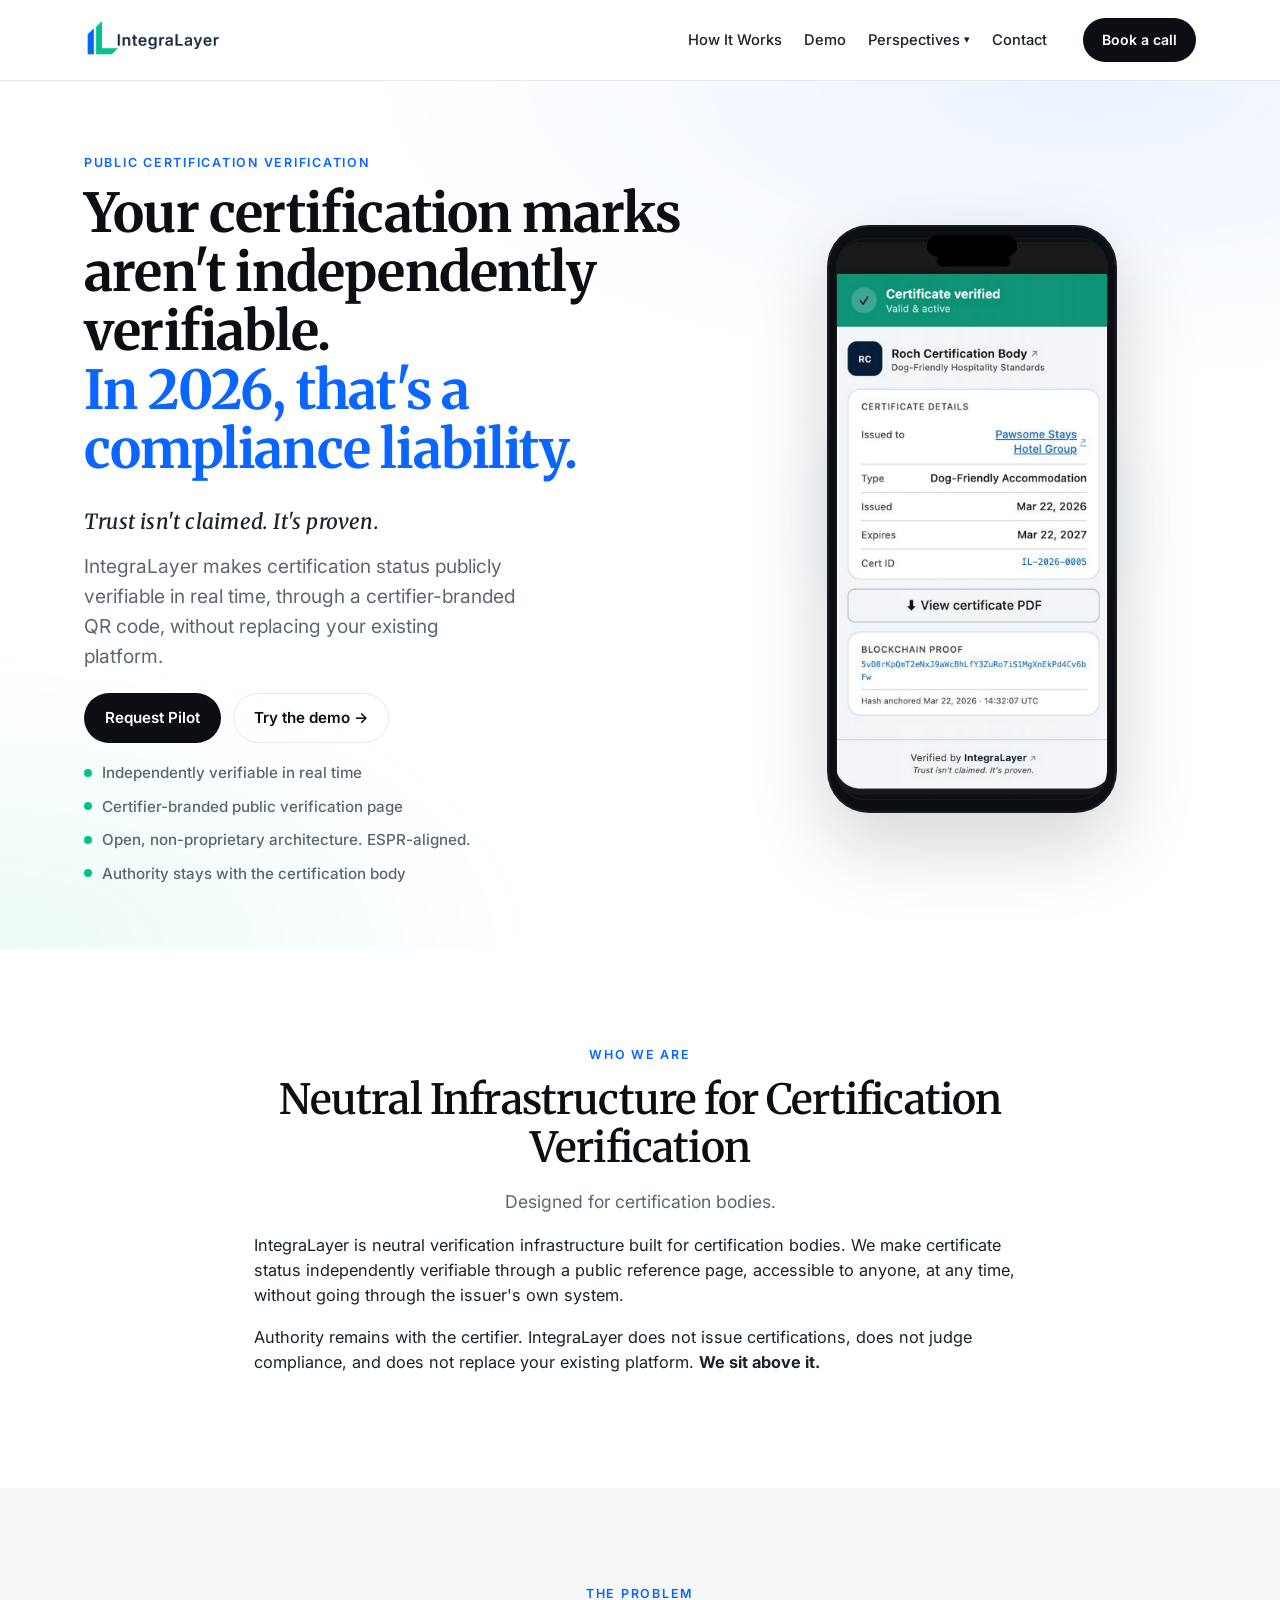
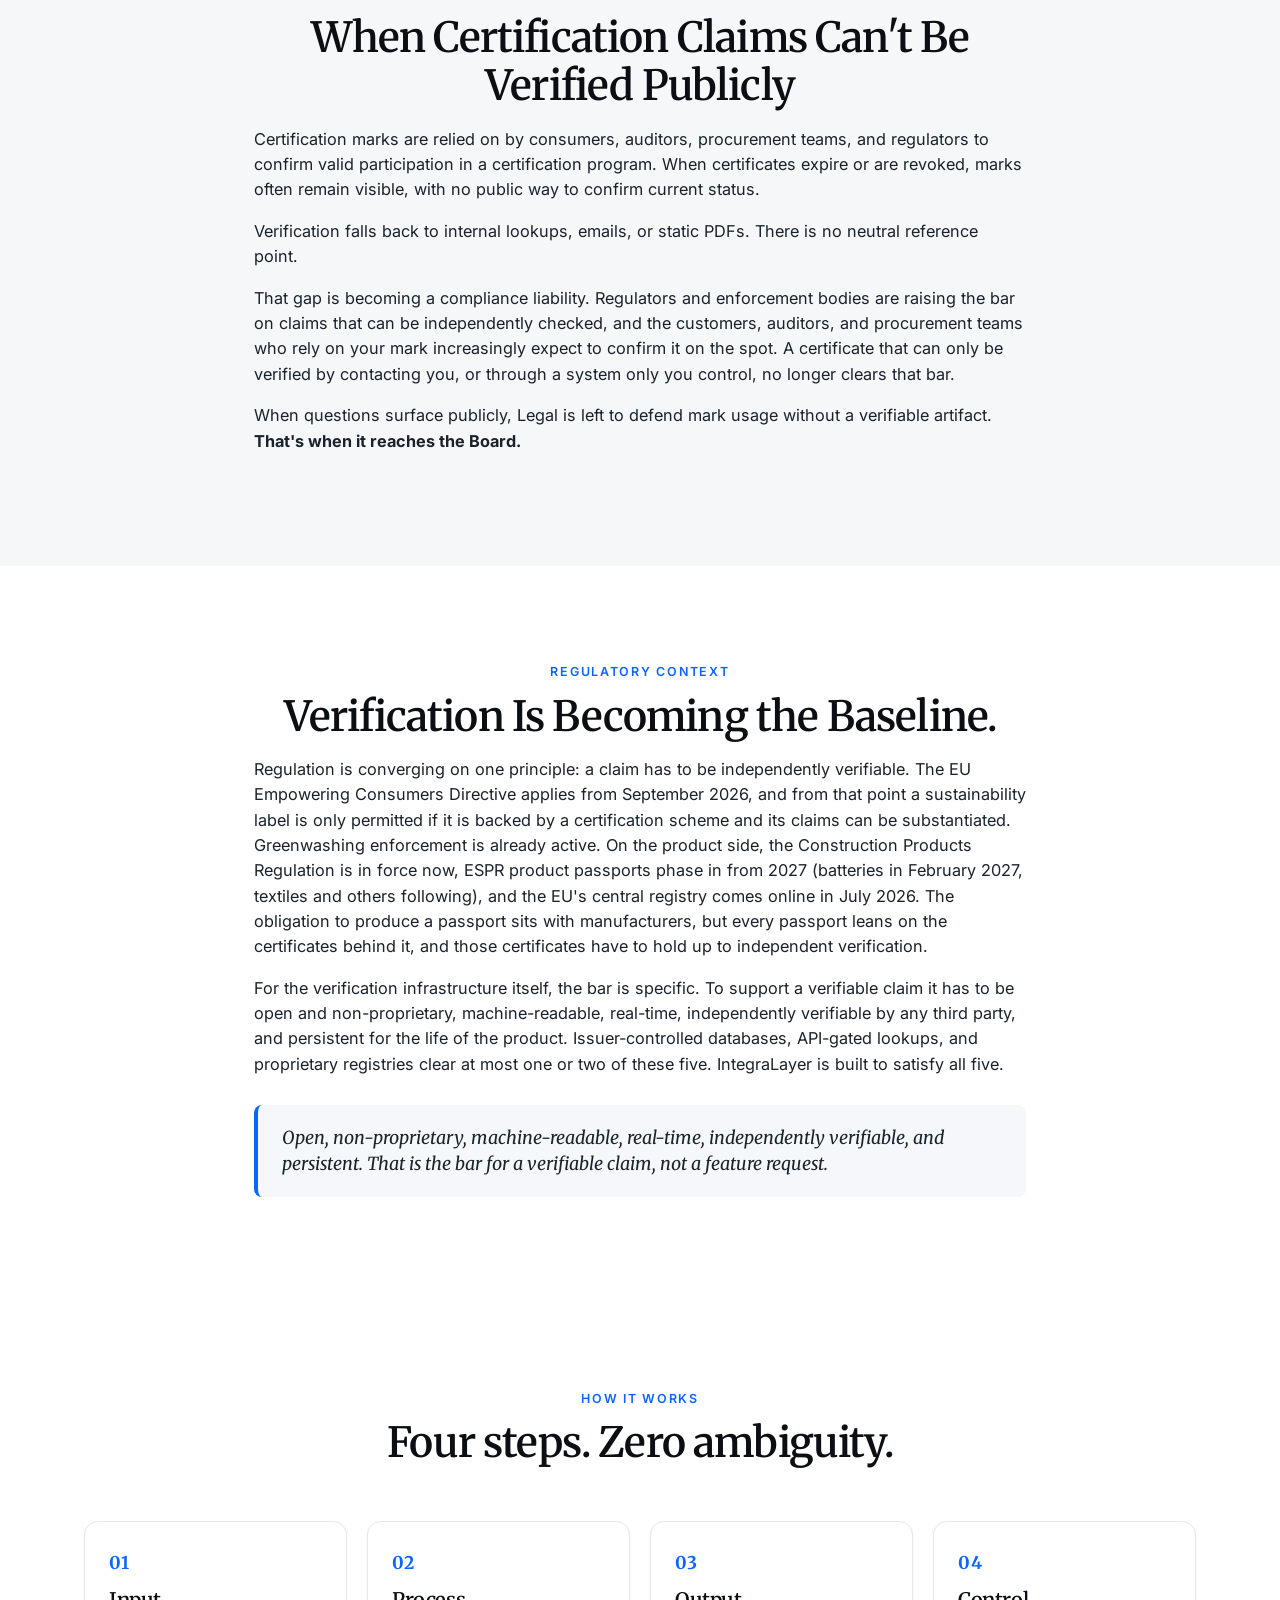
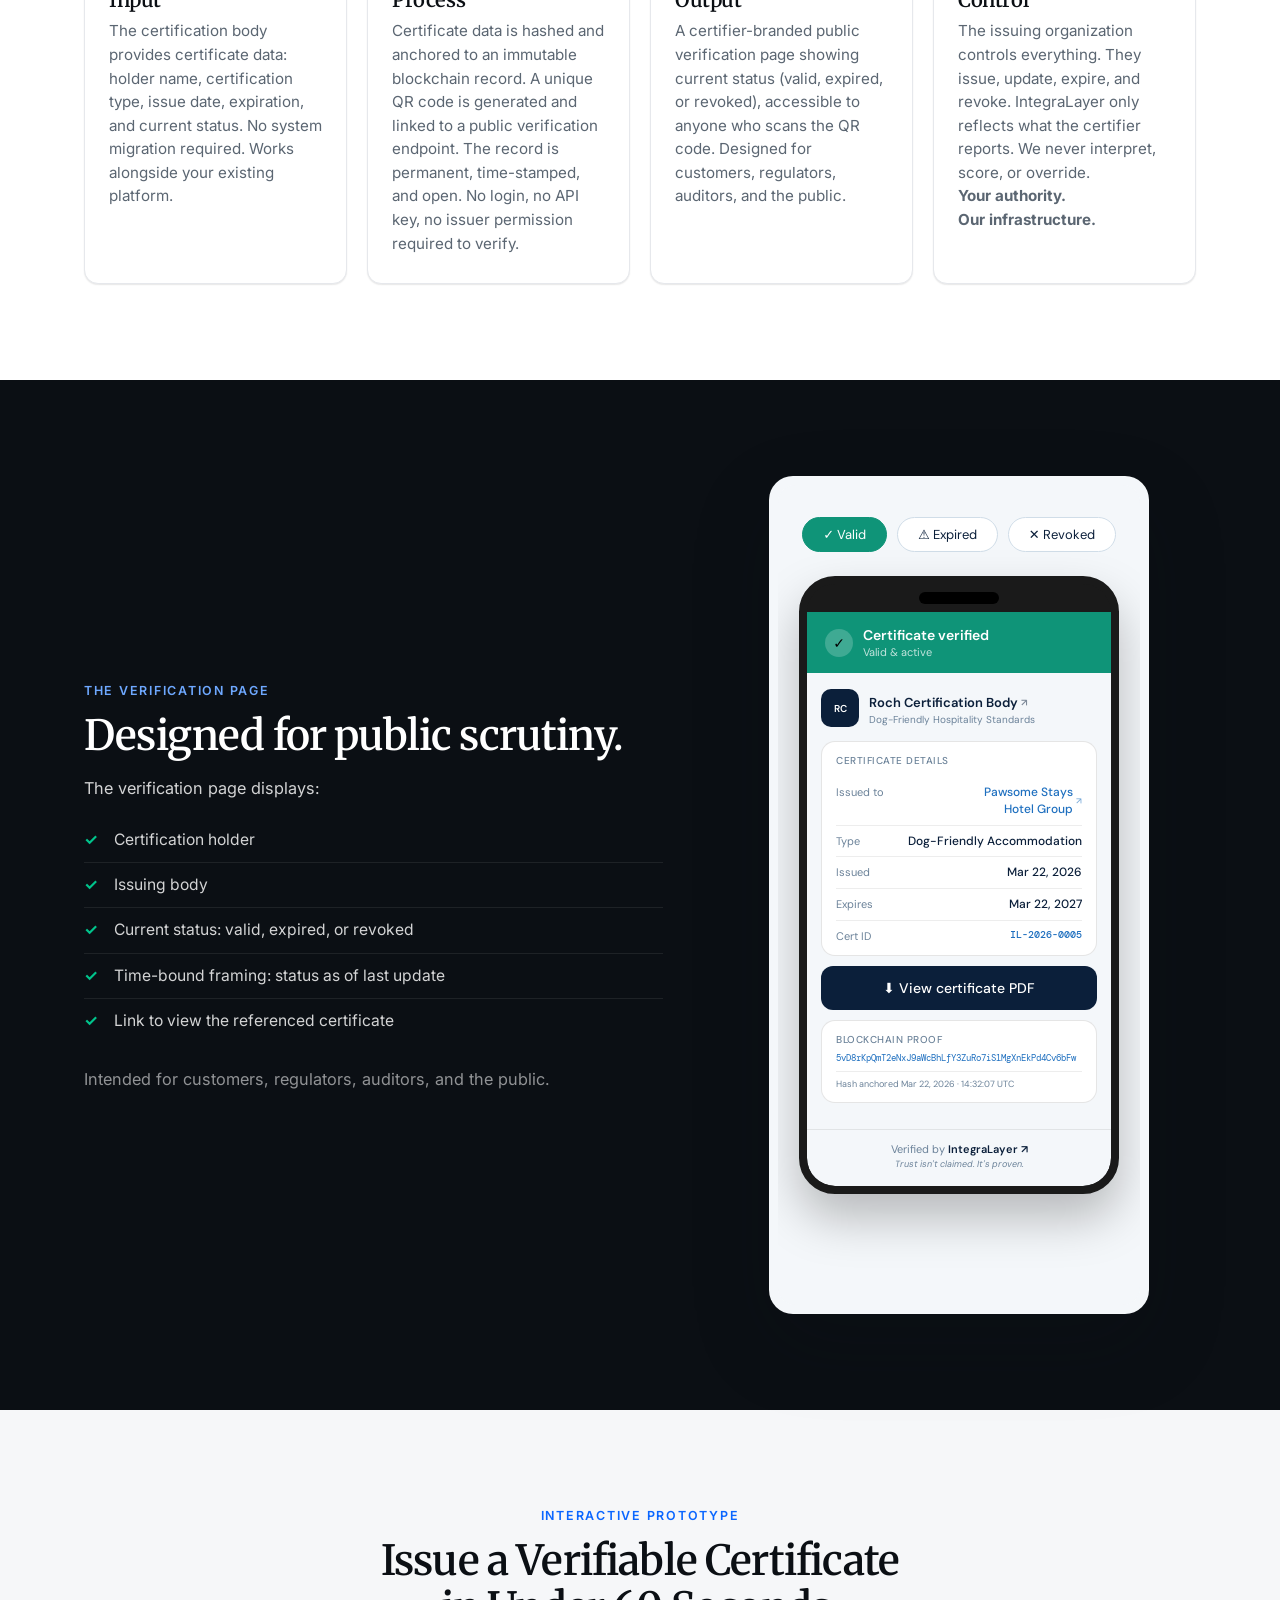
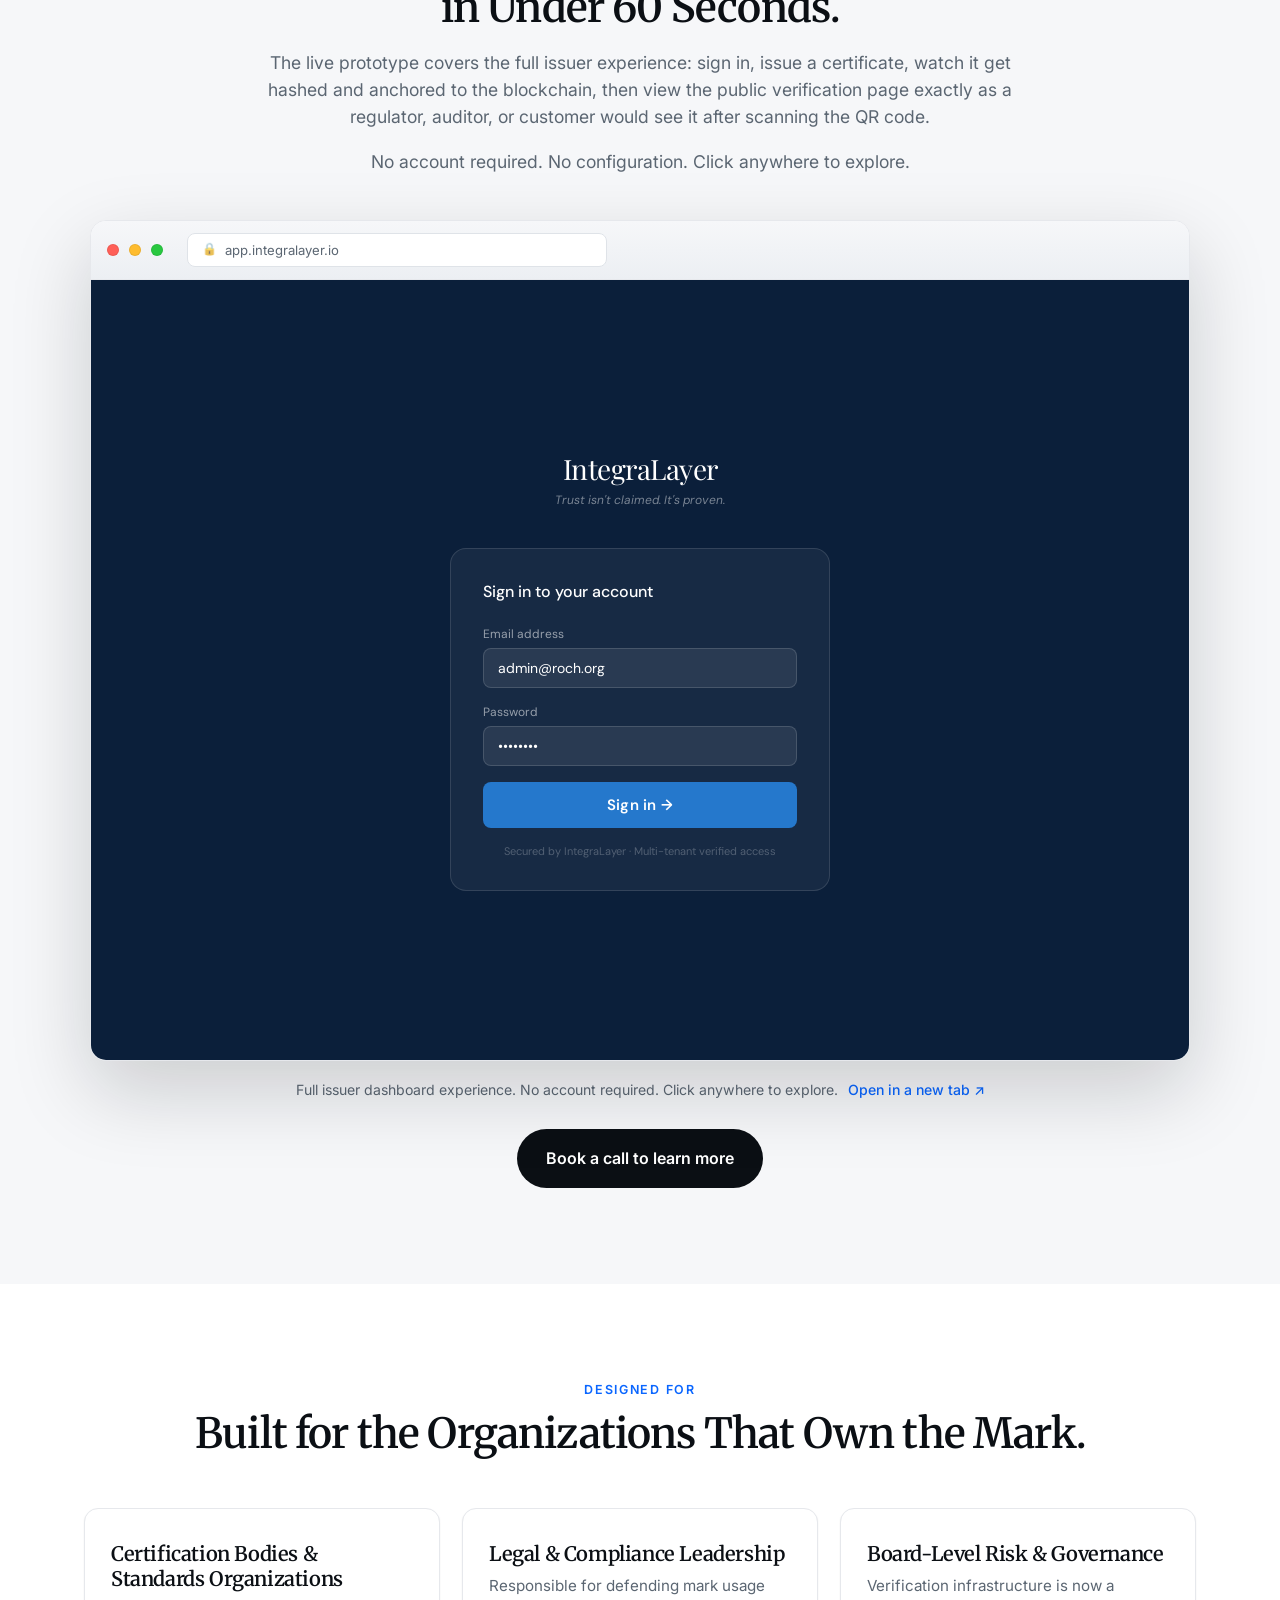
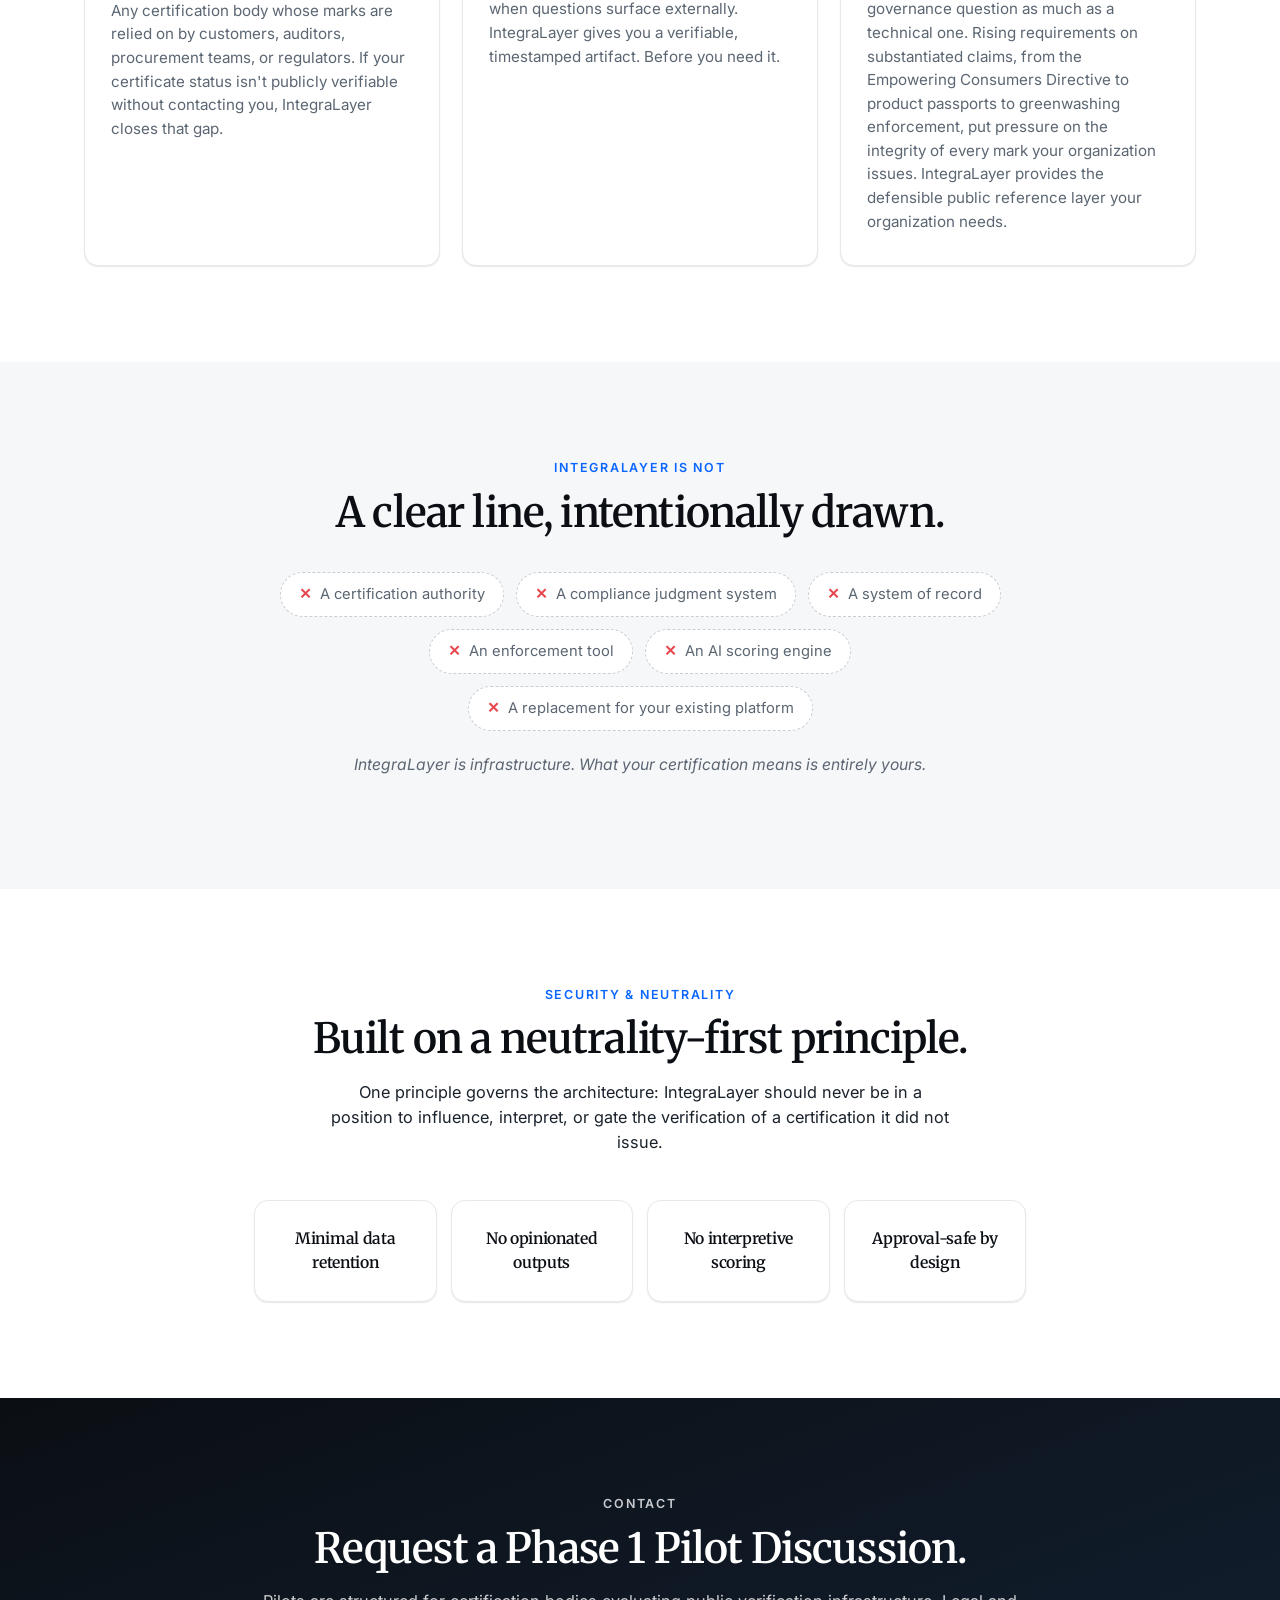
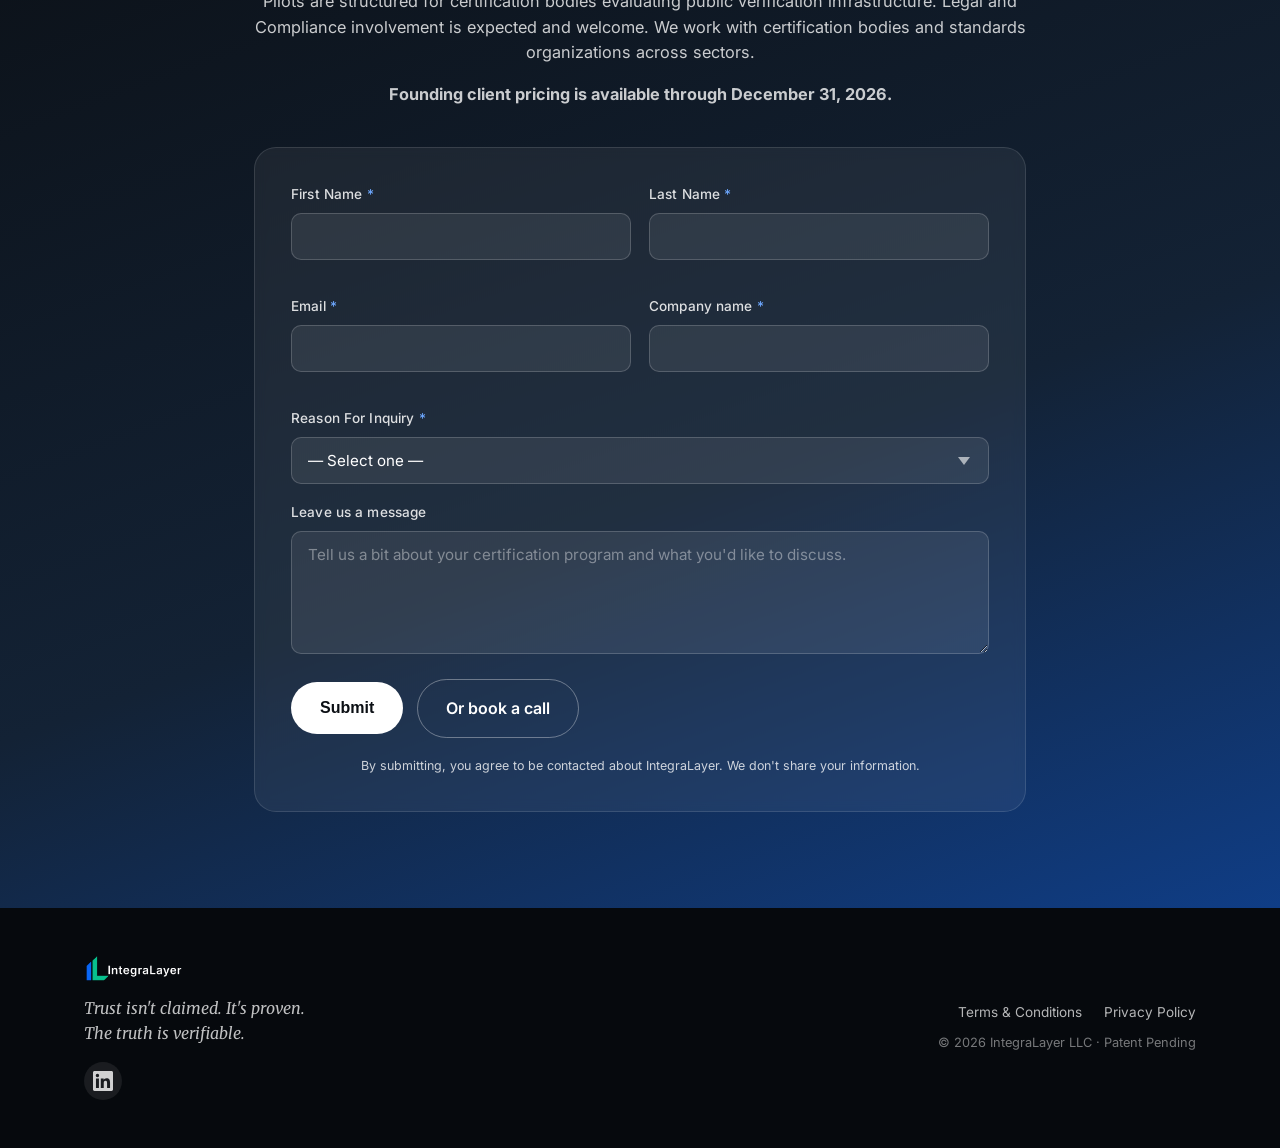
==== commit e6e4255a: "Update homepage copy: reframe regulatory context, go vertical-agnostic - Hero: replace 'QR codes and" ====
--- a/index.html
+++ b/index.html
@@ -85,7 +85,7 @@
           <p class="eyebrow">Public Certification Verification</p>
           <h1>Your certification marks aren't independently verifiable.<br/><span class="accent">In 2026, that's a compliance liability.</span></h1>
           <p class="hero-tagline">Trust isn't claimed. It's proven.</p>
-          <p class="lede">IntegraLayer makes certification status publicly verifiable in real time, through QR codes and blockchain timestamping, without replacing your existing platform.</p>
+          <p class="lede">IntegraLayer makes certification status publicly verifiable in real time, through a certifier-branded QR code, without replacing your existing platform.</p>
           <div class="hero-ctas">
             <a class="btn btn-primary" href="https://calendly.com/rachel-integralayer/30min" target="_blank" rel="noopener">Request Pilot</a>
             <a class="btn btn-ghost" href="#demo">Try the demo →</a>
@@ -133,7 +133,7 @@
           Verification falls back to internal lookups, emails, or static PDFs. There is no neutral reference point.
         </p>
         <p class="body">
-          Under EU Regulation 2024/1781 (ESPR), verification infrastructure must be open, non-proprietary, and machine-readable. Certification marks linked only to issuer-controlled databases do not satisfy this requirement, regardless of whether a QR code is present. The EU Digital Product Passport central registry goes live in 2026.
+          That gap is becoming a compliance liability. Regulators and enforcement bodies are raising the bar on claims that can be independently checked, and the customers, auditors, and procurement teams who rely on your mark increasingly expect to confirm it on the spot. A certificate that can only be verified by contacting you, or through a system only you control, no longer clears that bar.
         </p>
         <p class="body">
           When questions surface publicly, Legal is left to defend mark usage without a verifiable artifact. <br class="br-mobile"/><strong>That's when it reaches the Board.</strong>
@@ -145,18 +145,15 @@
     <section id="regulatory-context" class="section">
       <div class="container narrow">
         <p class="eyebrow center">Regulatory Context</p>
-        <h2 class="center">The Window Is Closing.</h2>
-        <p class="body">
-          EU Regulation 2024/1781 (ESPR) requires open, non-proprietary, machine-readable verification infrastructure for certified products. The EU Digital Product Passport central registry launches in 2026, beginning with construction and energy products, followed by textiles and batteries.
-        </p>
-        <p class="body">
-          The compliance question is not whether your mark is valid. It is whether your verification architecture is open enough for anyone to confirm that independently, without contacting you.
-        </p>
-        <p class="body">
-          Most existing certification platforms, including proprietary databases, API-gated lookups, and issuer-controlled registries, are structurally non-compliant with this requirement by design. They cannot be retrofitted. IntegraLayer is built specifically to satisfy it.
+        <h2 class="center">Verification Is Becoming the Baseline.</h2>
+        <p class="body">
+          Regulation is converging on one principle: a claim has to be independently verifiable. The EU Empowering Consumers Directive applies from September 2026, and from that point a sustainability label is only permitted if it is backed by a certification scheme and its claims can be substantiated. Greenwashing enforcement is already active. On the product side, the Construction Products Regulation is in force now, ESPR product passports phase in from 2027 (batteries in February 2027, textiles and others following), and the EU's central registry comes online in July 2026. The obligation to produce a passport sits with manufacturers, but every passport leans on the certificates behind it, and those certificates have to hold up to independent verification.
+        </p>
+        <p class="body">
+          For the verification infrastructure itself, the bar is specific. To support a verifiable claim it has to be open and non-proprietary, machine-readable, real-time, independently verifiable by any third party, and persistent for the life of the product. Issuer-controlled databases, API-gated lookups, and proprietary registries clear at most one or two of these five. IntegraLayer is built to satisfy all five.
         </p>
         <blockquote class="callout">
-          <p>&ldquo;Open, non-proprietary, and machine-readable&rdquo; is not a feature request.<br/>It is a regulatory requirement with a live deadline.</p>
+          <p>Open, non-proprietary, machine-readable, real-time, independently verifiable, and persistent. That is the bar for a verifiable claim, not a feature request.</p>
         </blockquote>
       </div>
     </section>
@@ -276,7 +273,7 @@
         <div class="cards">
           <div class="card">
             <h3>Certification Bodies &amp; Standards Organizations</h3>
-            <p>Organic, green building, textile, food safety, energy, product safety. Any certification body whose marks are relied on by auditors, procurement teams, or regulators. If your certificate status isn't publicly verifiable without contacting you, IntegraLayer closes that gap.</p>
+            <p>Any certification body whose marks are relied on by customers, auditors, procurement teams, or regulators. If your certificate status isn't publicly verifiable without contacting you, IntegraLayer closes that gap.</p>
           </div>
           <div class="card">
             <h3>Legal &amp; Compliance Leadership</h3>
@@ -284,7 +281,7 @@
           </div>
           <div class="card">
             <h3>Board-Level Risk &amp; Governance</h3>
-            <p>Verification infrastructure is now a governance question as much as a technical one. ESPR compliance, FTC guidance on substantiation, and EU CSRD reporting all create upstream pressure on certification mark integrity. IntegraLayer provides the defensible public reference layer your organization needs.</p>
+            <p>Verification infrastructure is now a governance question as much as a technical one. Rising requirements on substantiated claims, from the Empowering Consumers Directive to product passports to greenwashing enforcement, put pressure on the integrity of every mark your organization issues. IntegraLayer provides the defensible public reference layer your organization needs.</p>
           </div>
         </div>
       </div>
@@ -328,7 +325,7 @@
         <div class="center">
           <p class="eyebrow">Contact</p>
           <h2>Request a Phase 1 Pilot Discussion.</h2>
-          <p class="body">Pilots are structured for certification bodies evaluating public verification infrastructure. Legal and Compliance involvement is expected and welcome. We work with organizations across organic, green building, textile, food safety, energy, and product certification sectors.</p>
+          <p class="body">Pilots are structured for certification bodies evaluating public verification infrastructure. Legal and Compliance involvement is expected and welcome. We work with certification bodies and standards organizations across sectors.</p>
           <p class="body"><strong>Founding client pricing is available through December 31, 2026.</strong></p>
         </div>
 
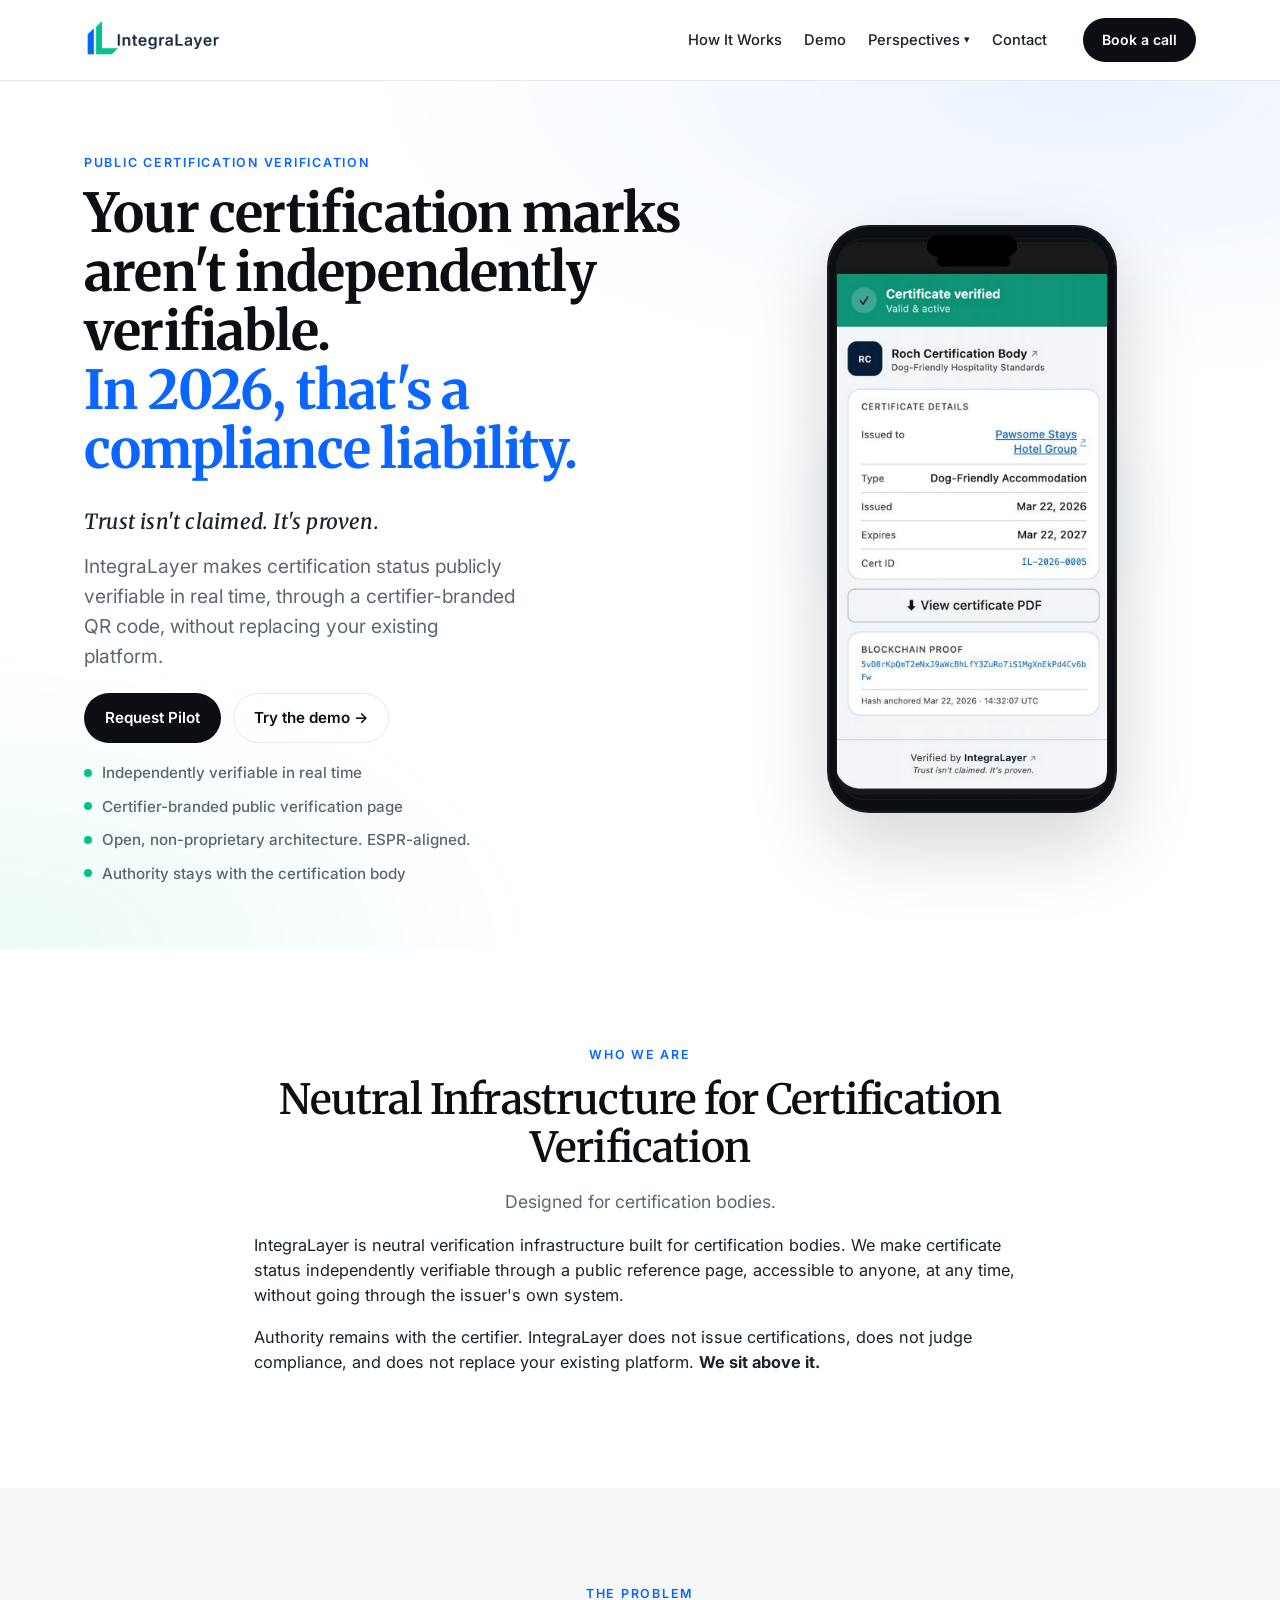
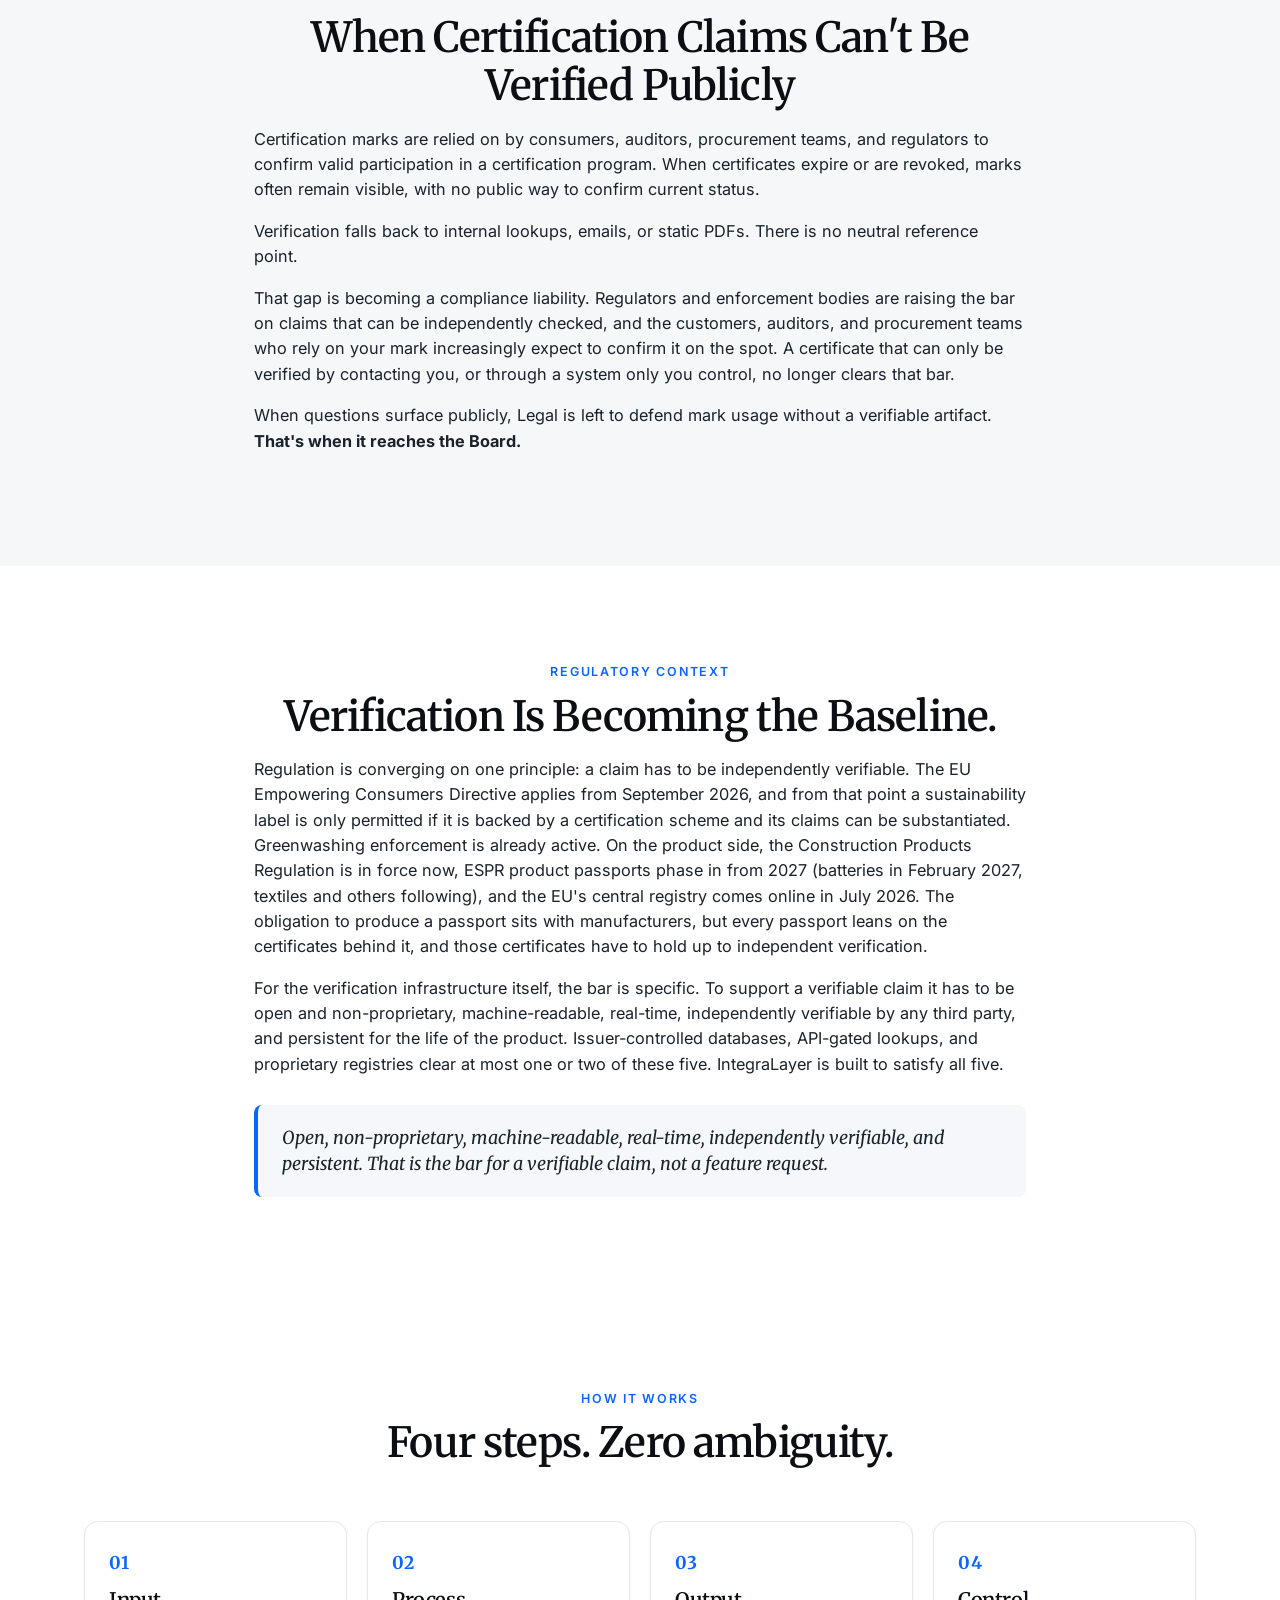
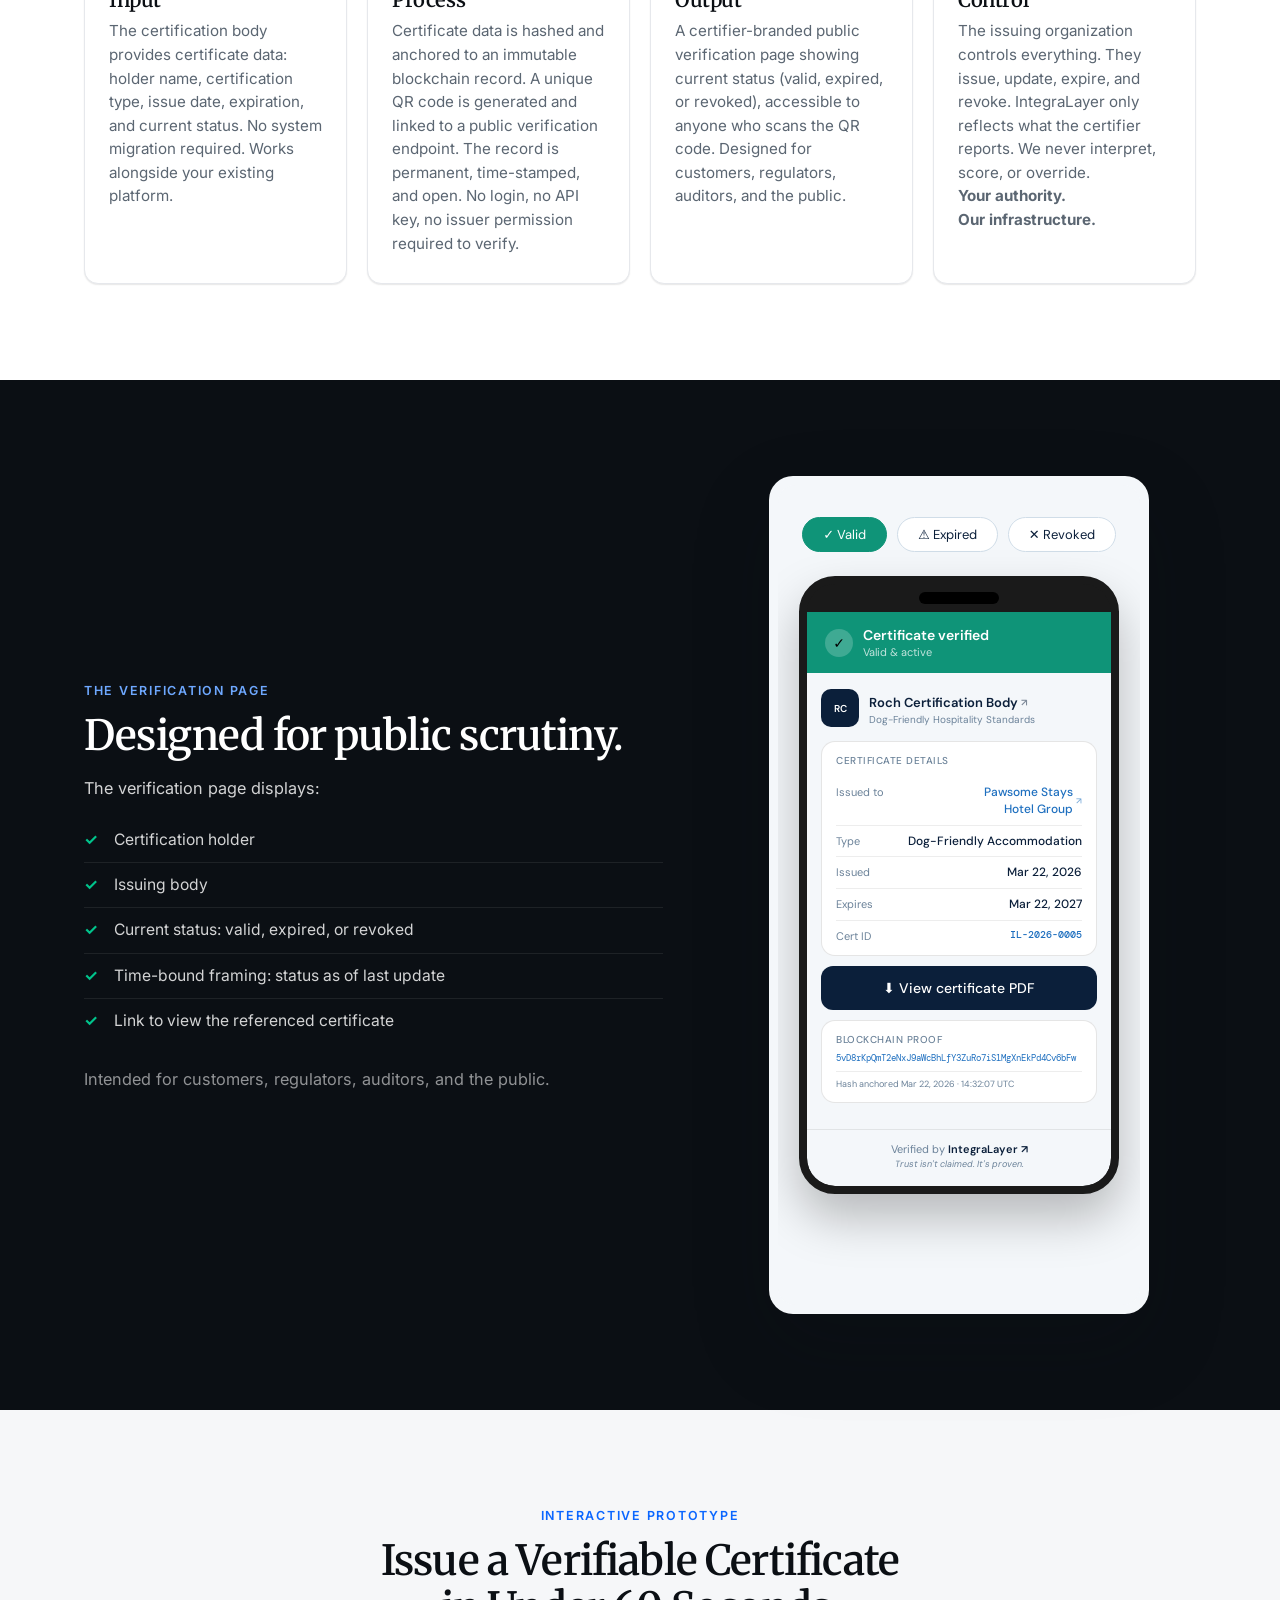
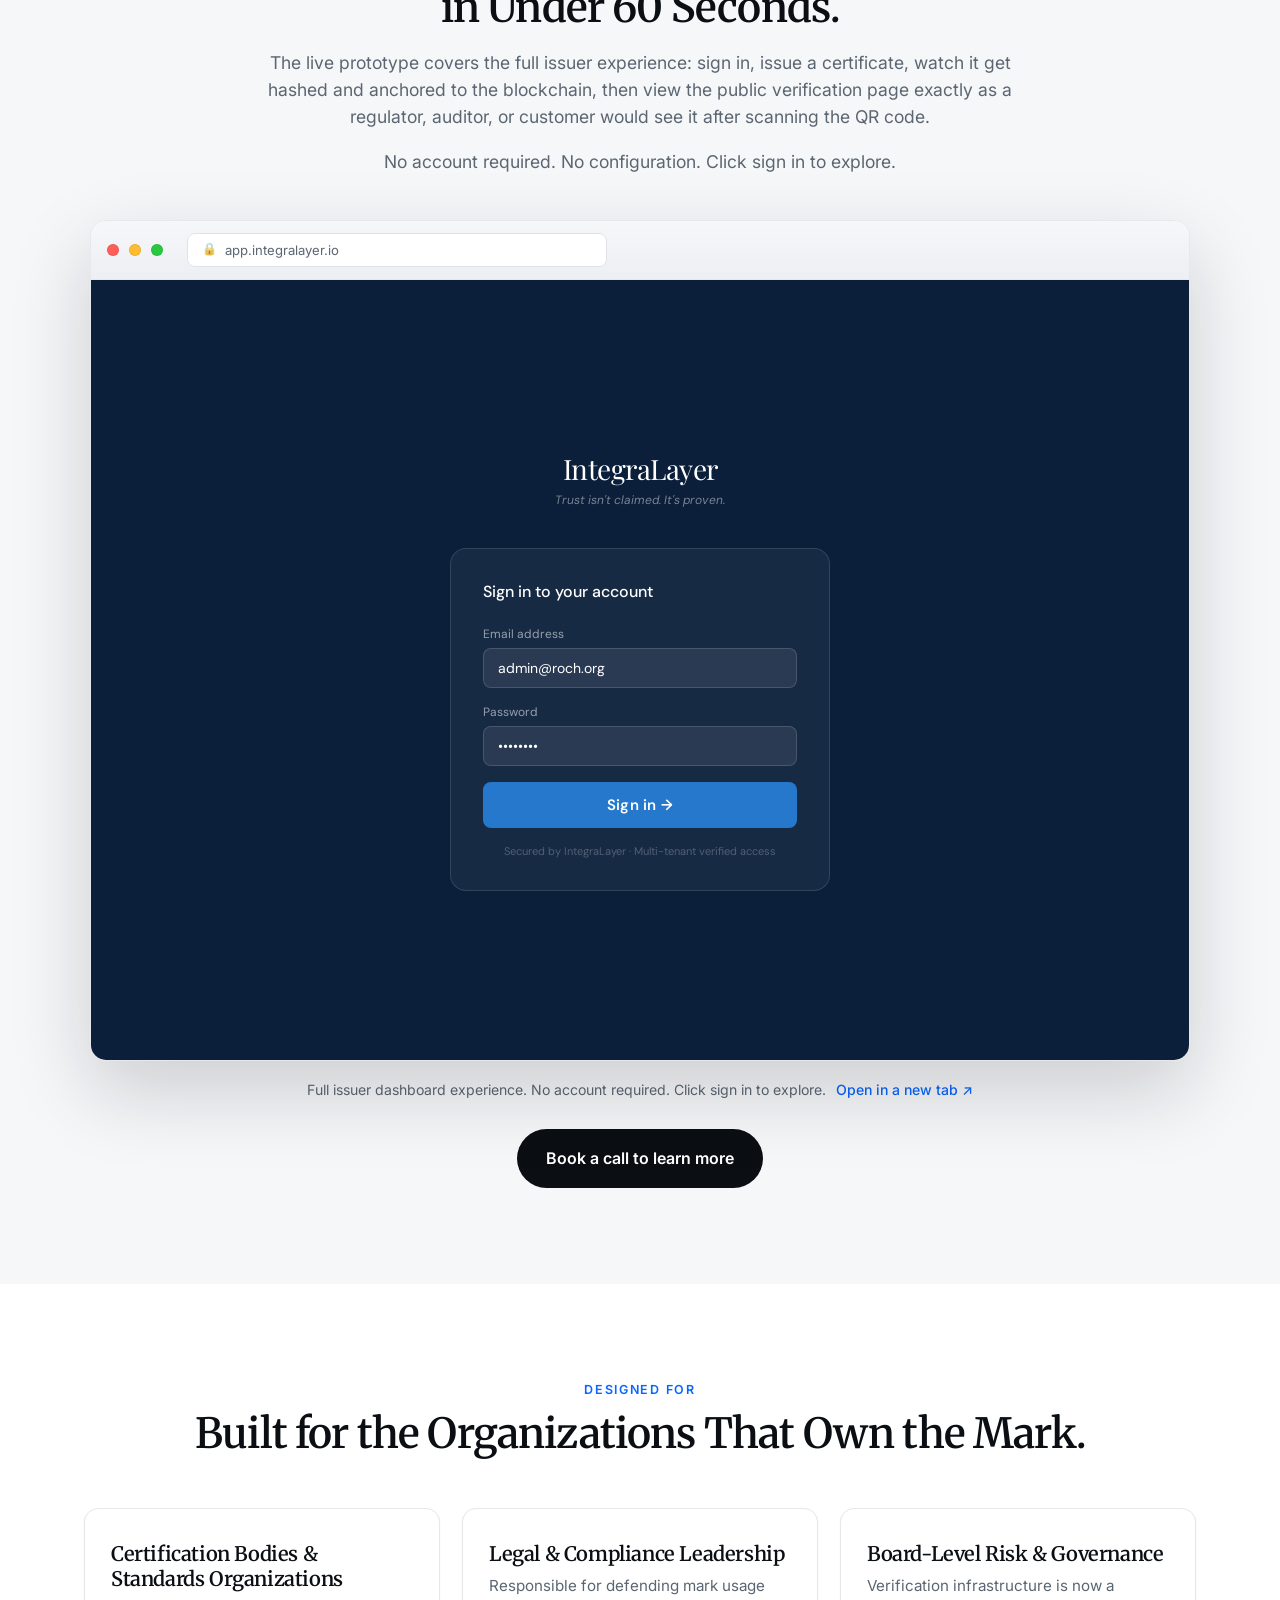
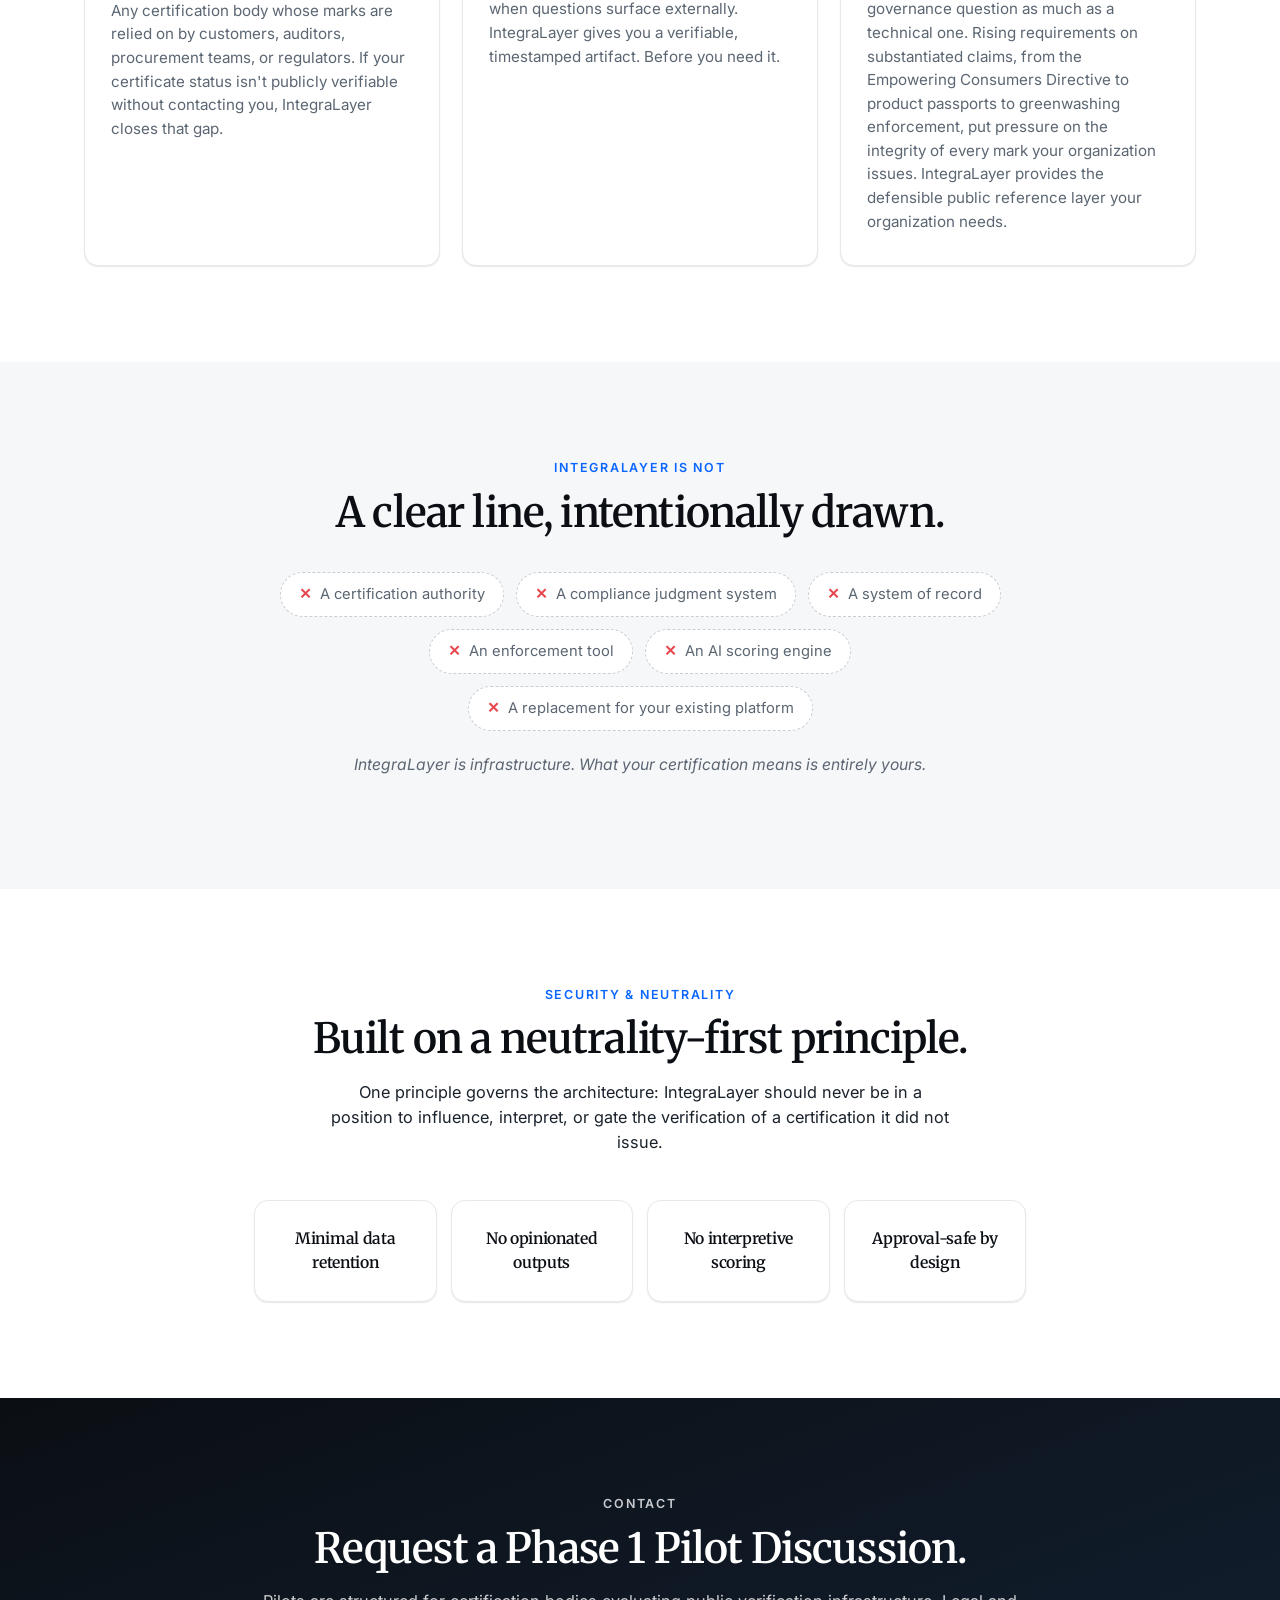
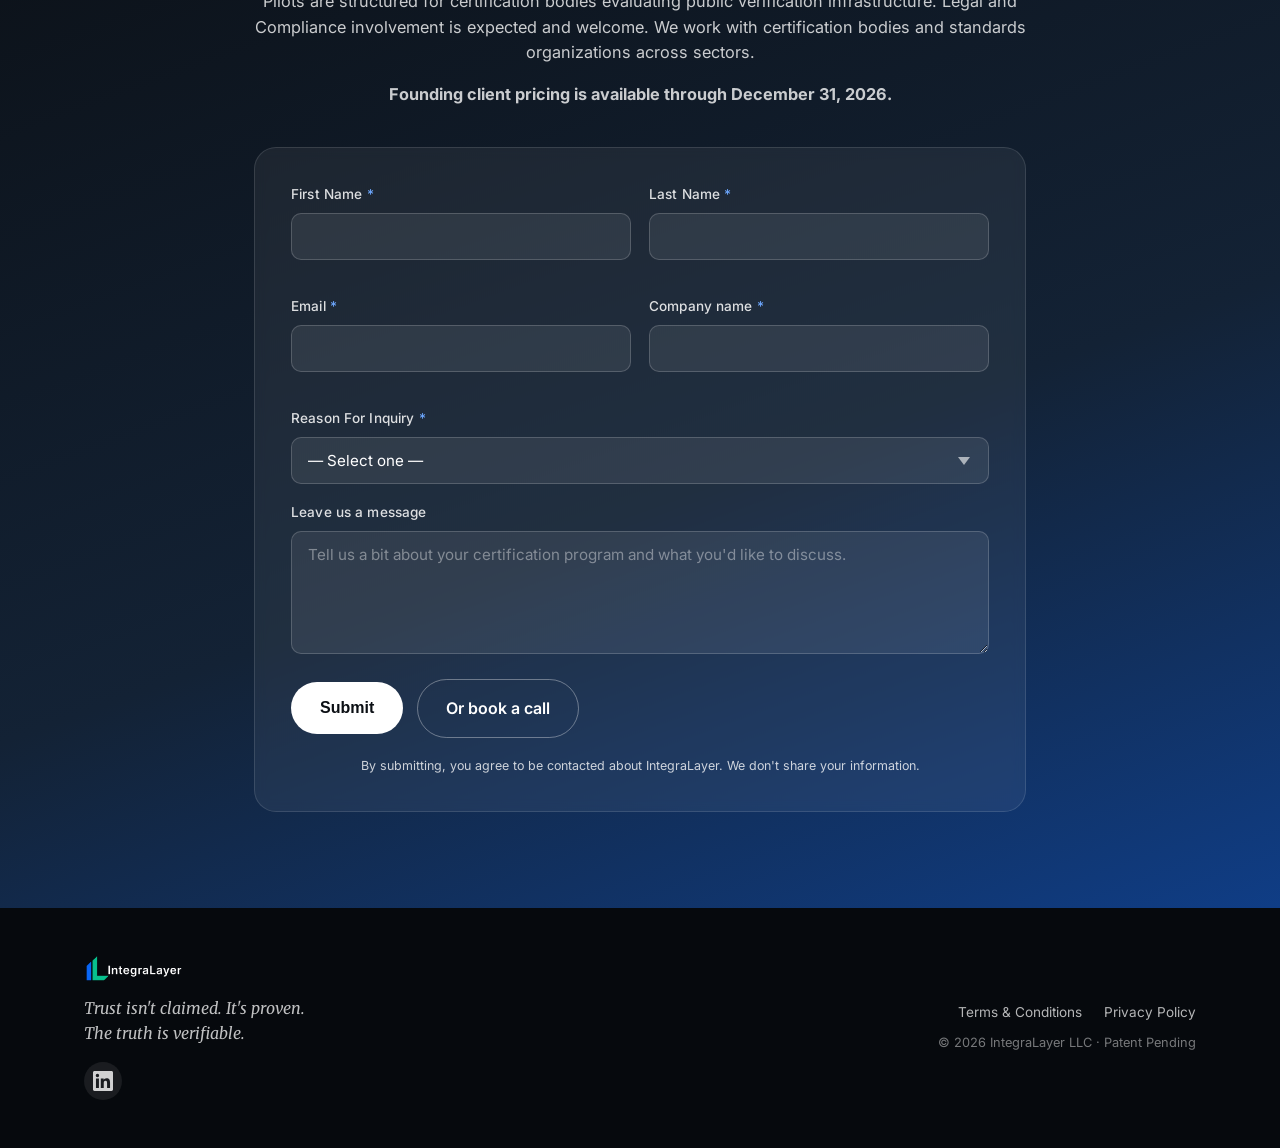
==== commit d21610d3: "Change 'click anywhere to explore' to 'click sign in to explore' in demo section Co-Authored-By: Cla" ====
--- a/index.html
+++ b/index.html
@@ -4,14 +4,14 @@
   <meta charset="utf-8" />
   <meta name="viewport" content="width=device-width, initial-scale=1" />
   <title>IntegraLayer — Public Certification Verification</title>
-  <meta name="description" content="Neutral infrastructure for public certification verification. Make certification status independently verifiable through a public reference page." />
+  <meta name="description" content="Neutral infrastructure for certification bodies. Make certification status independently verifiable in real time, without replacing your existing platform." />
   <link rel="canonical" href="https://integralayer.io/" />
 
   <!-- Open Graph / LinkedIn / Facebook -->
   <meta property="og:type" content="website" />
   <meta property="og:site_name" content="IntegraLayer" />
   <meta property="og:title" content="IntegraLayer — Public Certification Verification" />
-  <meta property="og:description" content="Neutral infrastructure for public certification verification. Make certification status independently verifiable through a public reference page." />
+  <meta property="og:description" content="Neutral infrastructure for certification bodies. Make certification status independently verifiable in real time, without replacing your existing platform." />
   <meta property="og:url" content="https://integralayer.io/" />
   <meta property="og:image" content="https://integralayer.io/assets/img/og-image.png" />
   <meta property="og:image:width" content="1200" />
@@ -20,7 +20,7 @@
   <!-- Twitter / X -->
   <meta name="twitter:card" content="summary_large_image" />
   <meta name="twitter:title" content="IntegraLayer — Public Certification Verification" />
-  <meta name="twitter:description" content="Neutral infrastructure for public certification verification." />
+  <meta name="twitter:description" content="Neutral infrastructure for certification bodies. Certification status independently verifiable in real time." />
   <meta name="twitter:image" content="https://integralayer.io/assets/img/og-image.png" />
 
   <!-- Structured data: Organization -->
@@ -225,7 +225,7 @@
           <p class="eyebrow">Interactive Prototype</p>
           <h2>Issue a Verifiable Certificate<br/>in Under 60 Seconds.</h2>
           <p class="section-lede">The live prototype covers the full issuer experience: sign in, issue a certificate, watch it get hashed and anchored to the blockchain, then view the public verification page exactly as a regulator, auditor, or customer would see it after scanning the QR code.</p>
-          <p class="section-lede">No account required. No configuration. Click anywhere to explore.</p>
+          <p class="section-lede">No account required. No configuration. Click sign in to explore.</p>
         </div>
 
         <div class="browser-mock">
@@ -247,7 +247,7 @@
         </div>
 
         <p class="demo-fineprint center">
-          Full issuer dashboard experience. No account required. Click anywhere to explore.
+          Full issuer dashboard experience. No account required. Click sign in to explore.
           <a href="demo/prototype.html" target="_blank" rel="noopener">Open in a new tab ↗</a>
         </p>
 
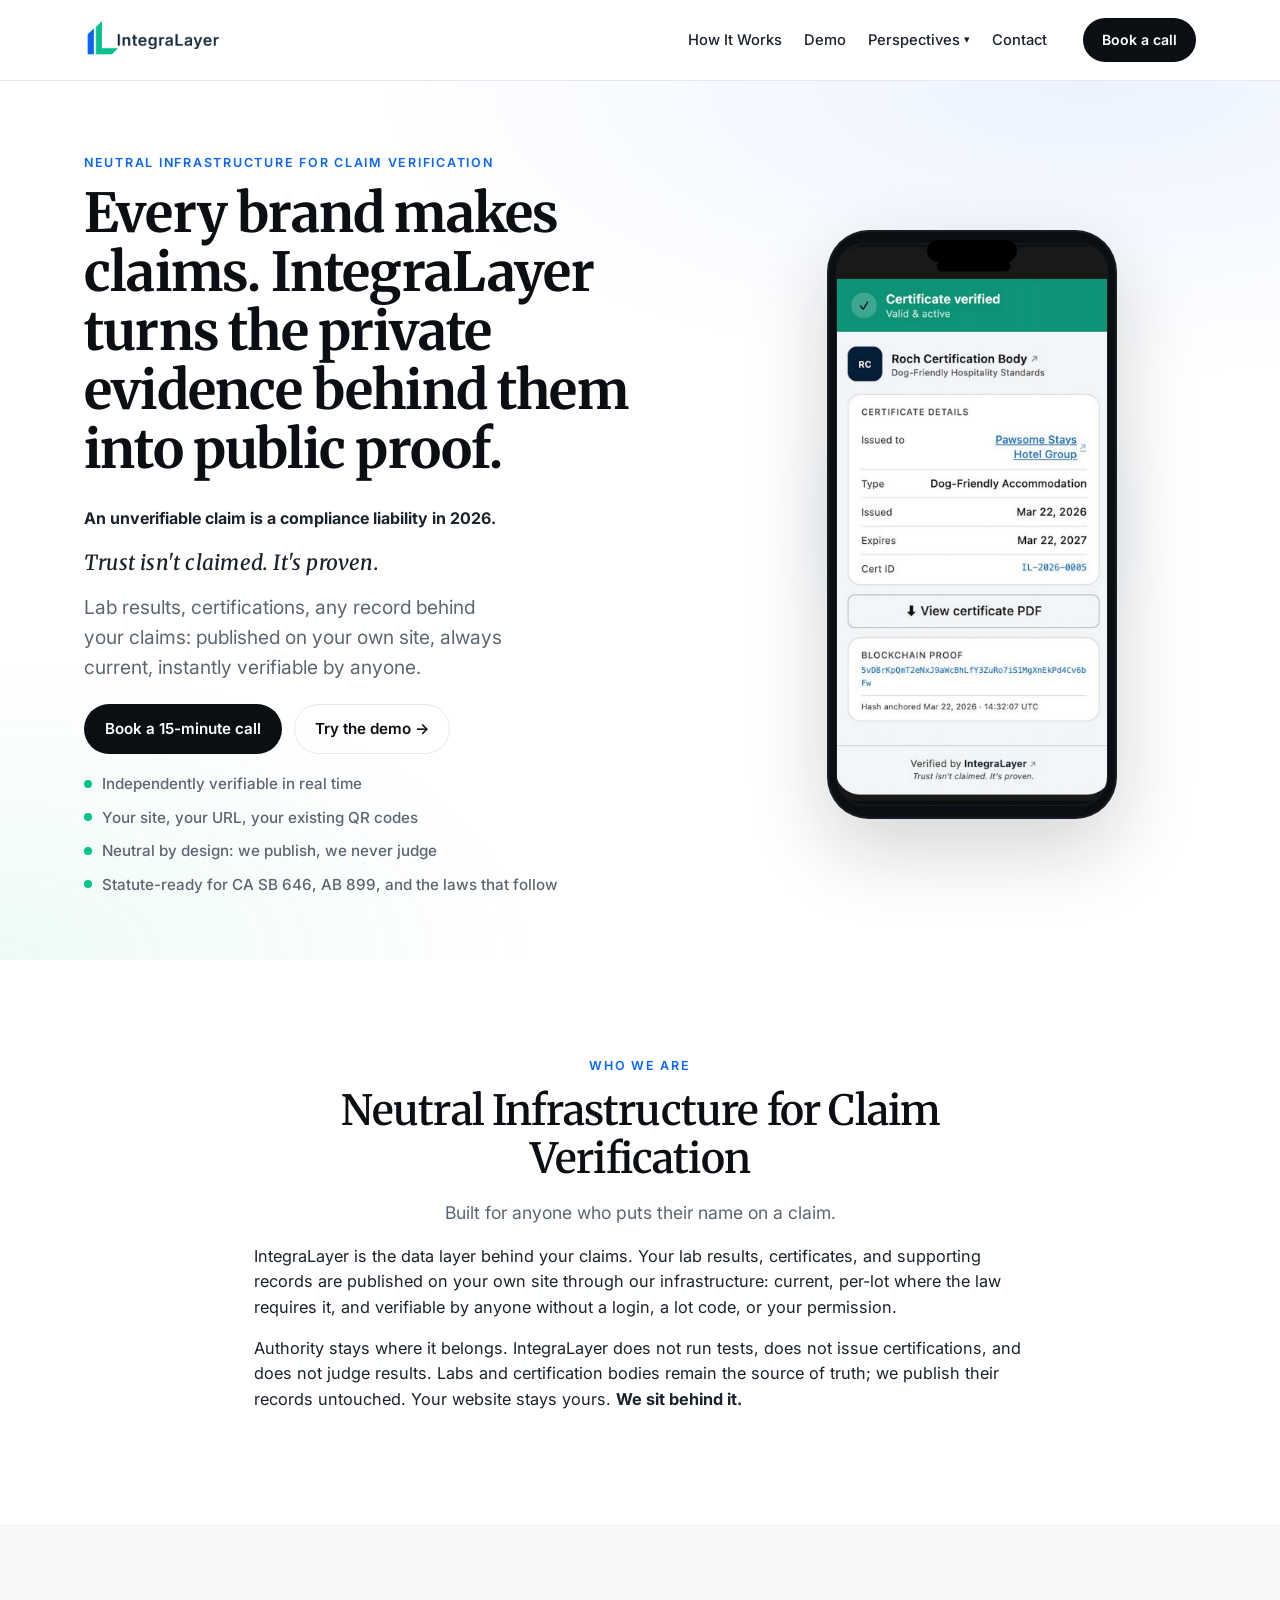
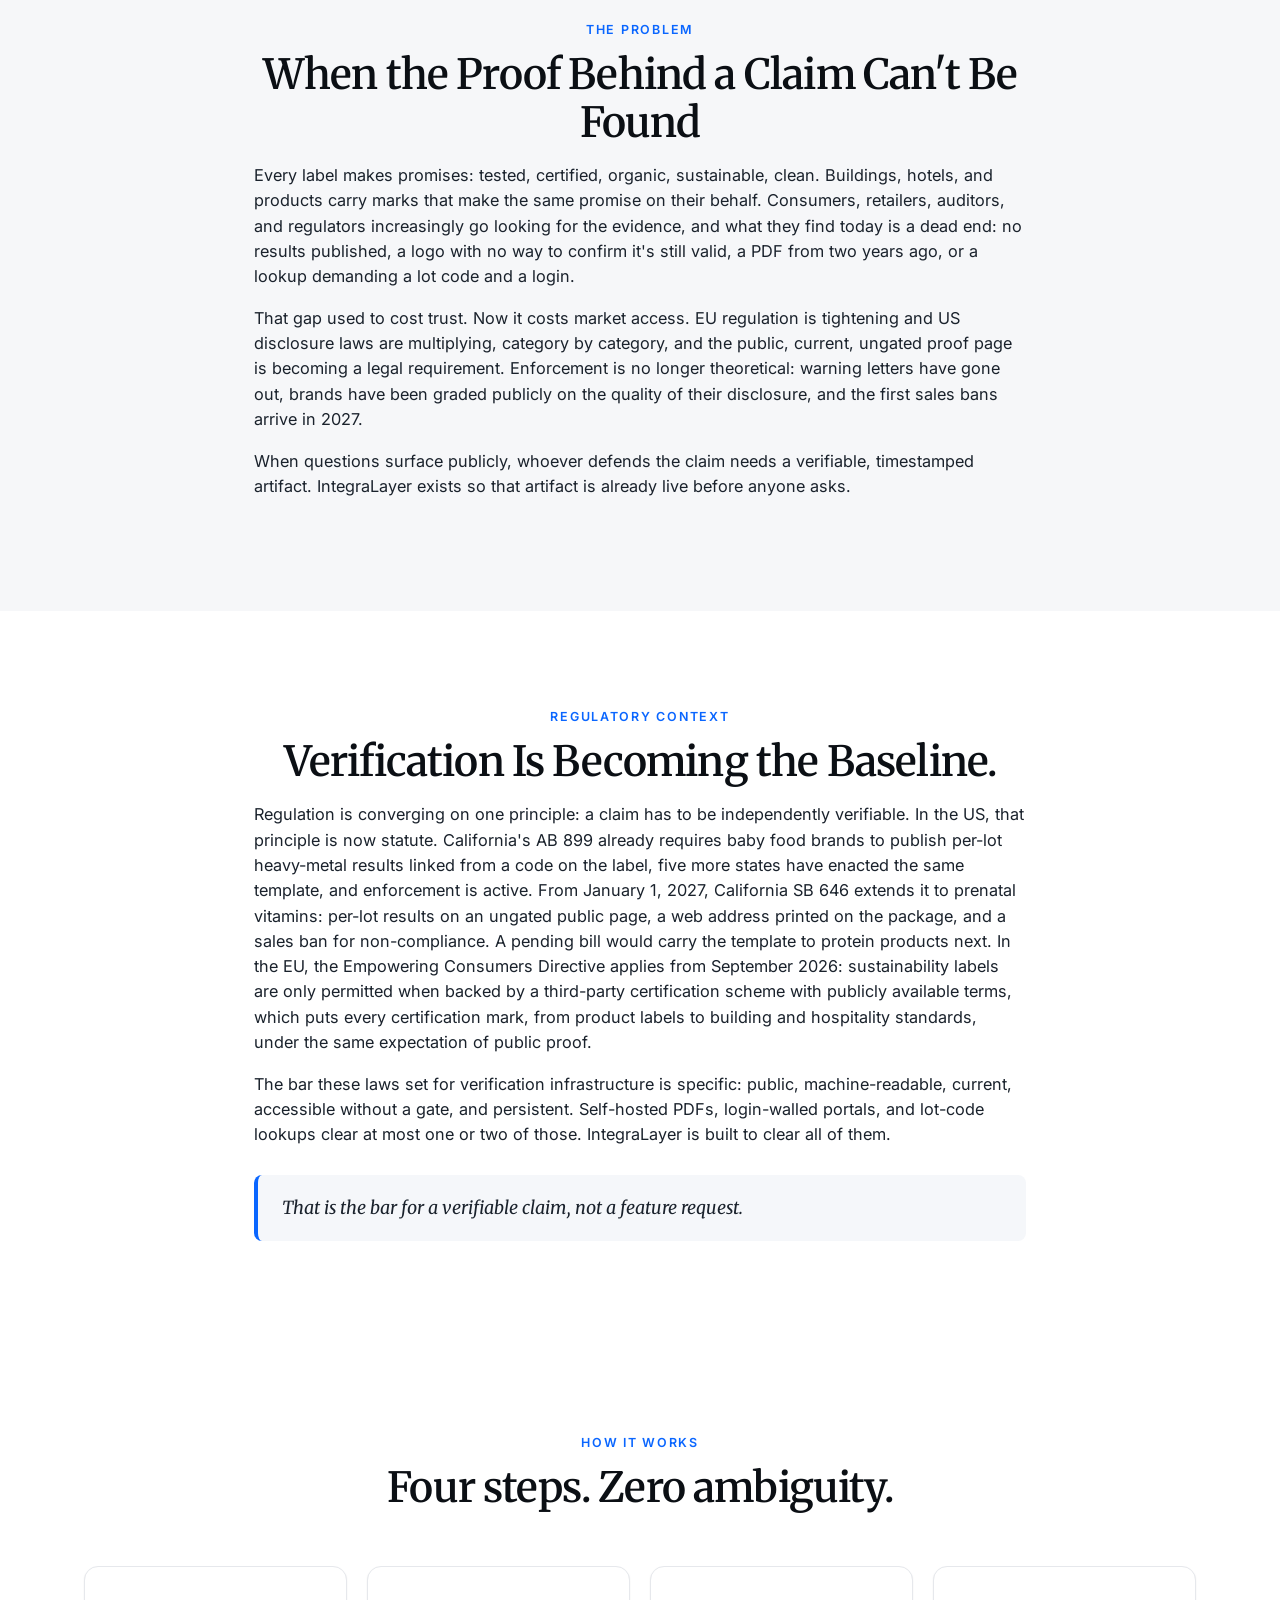
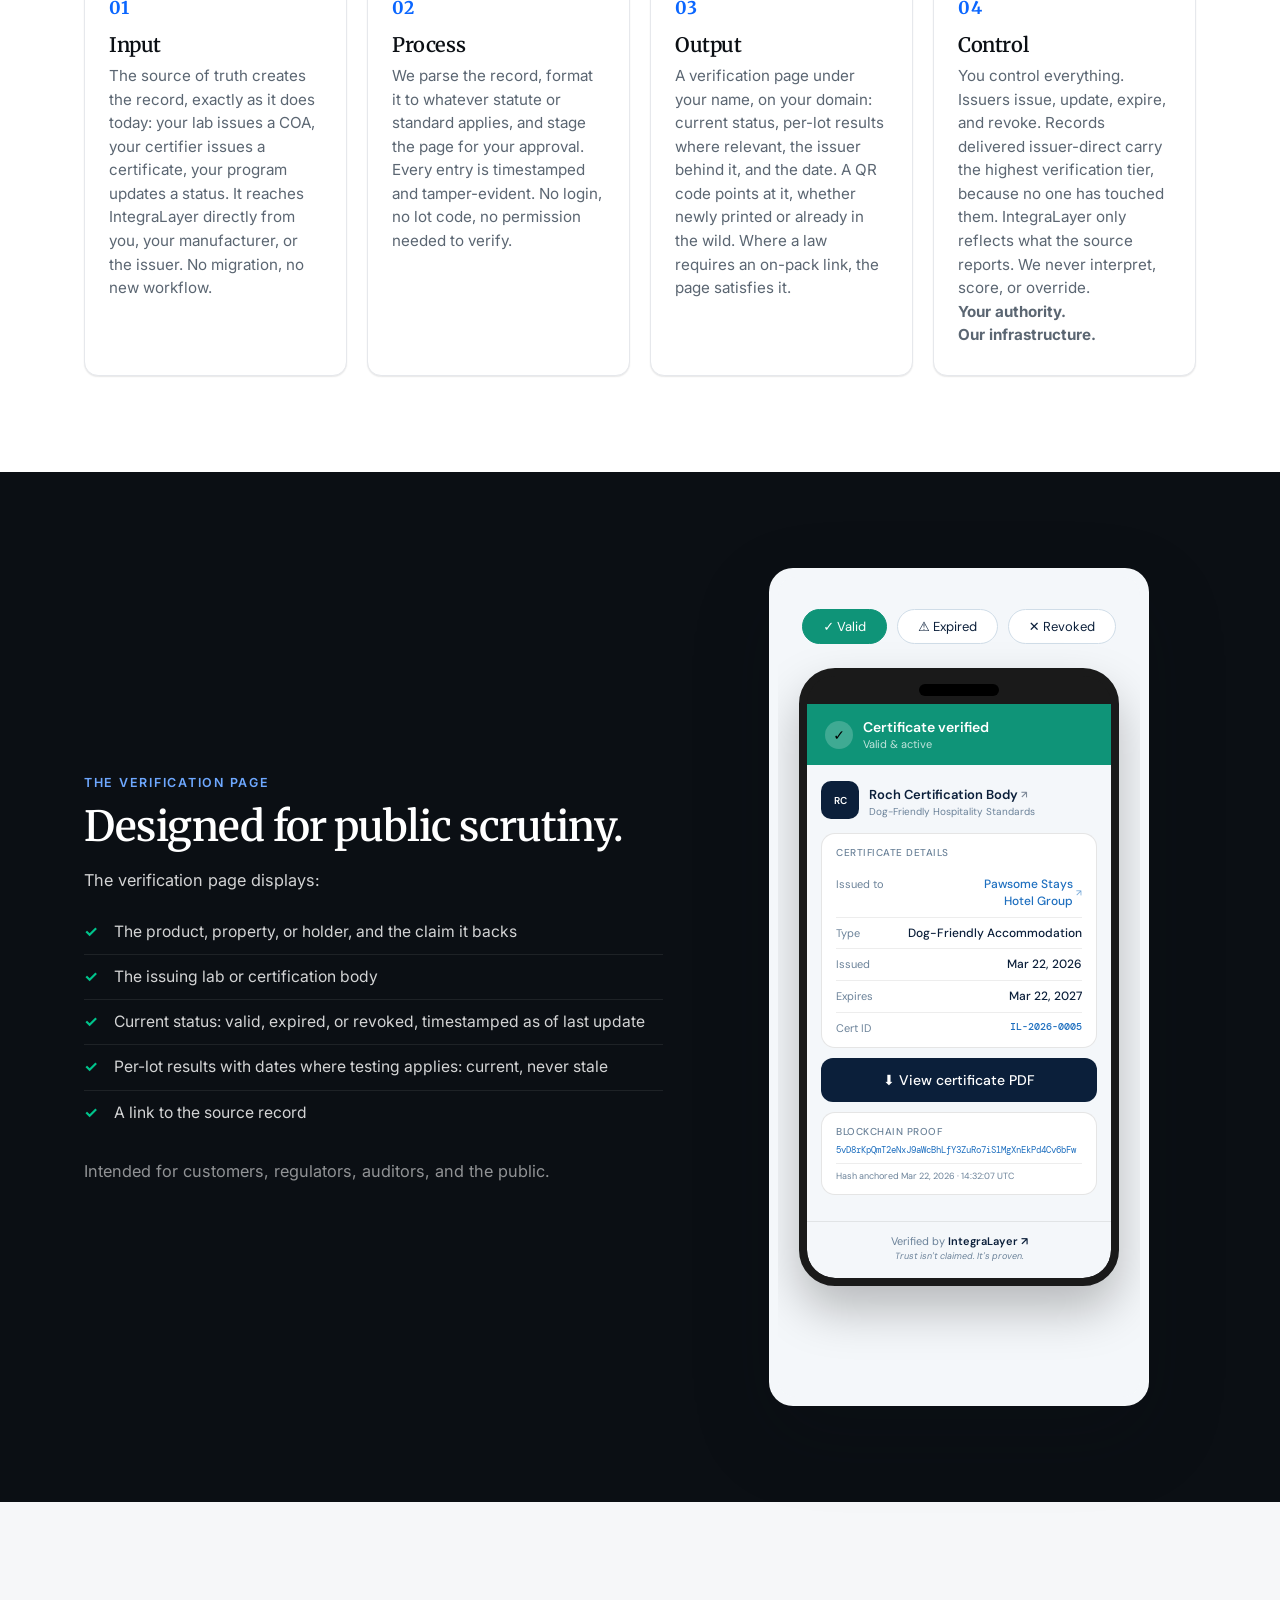
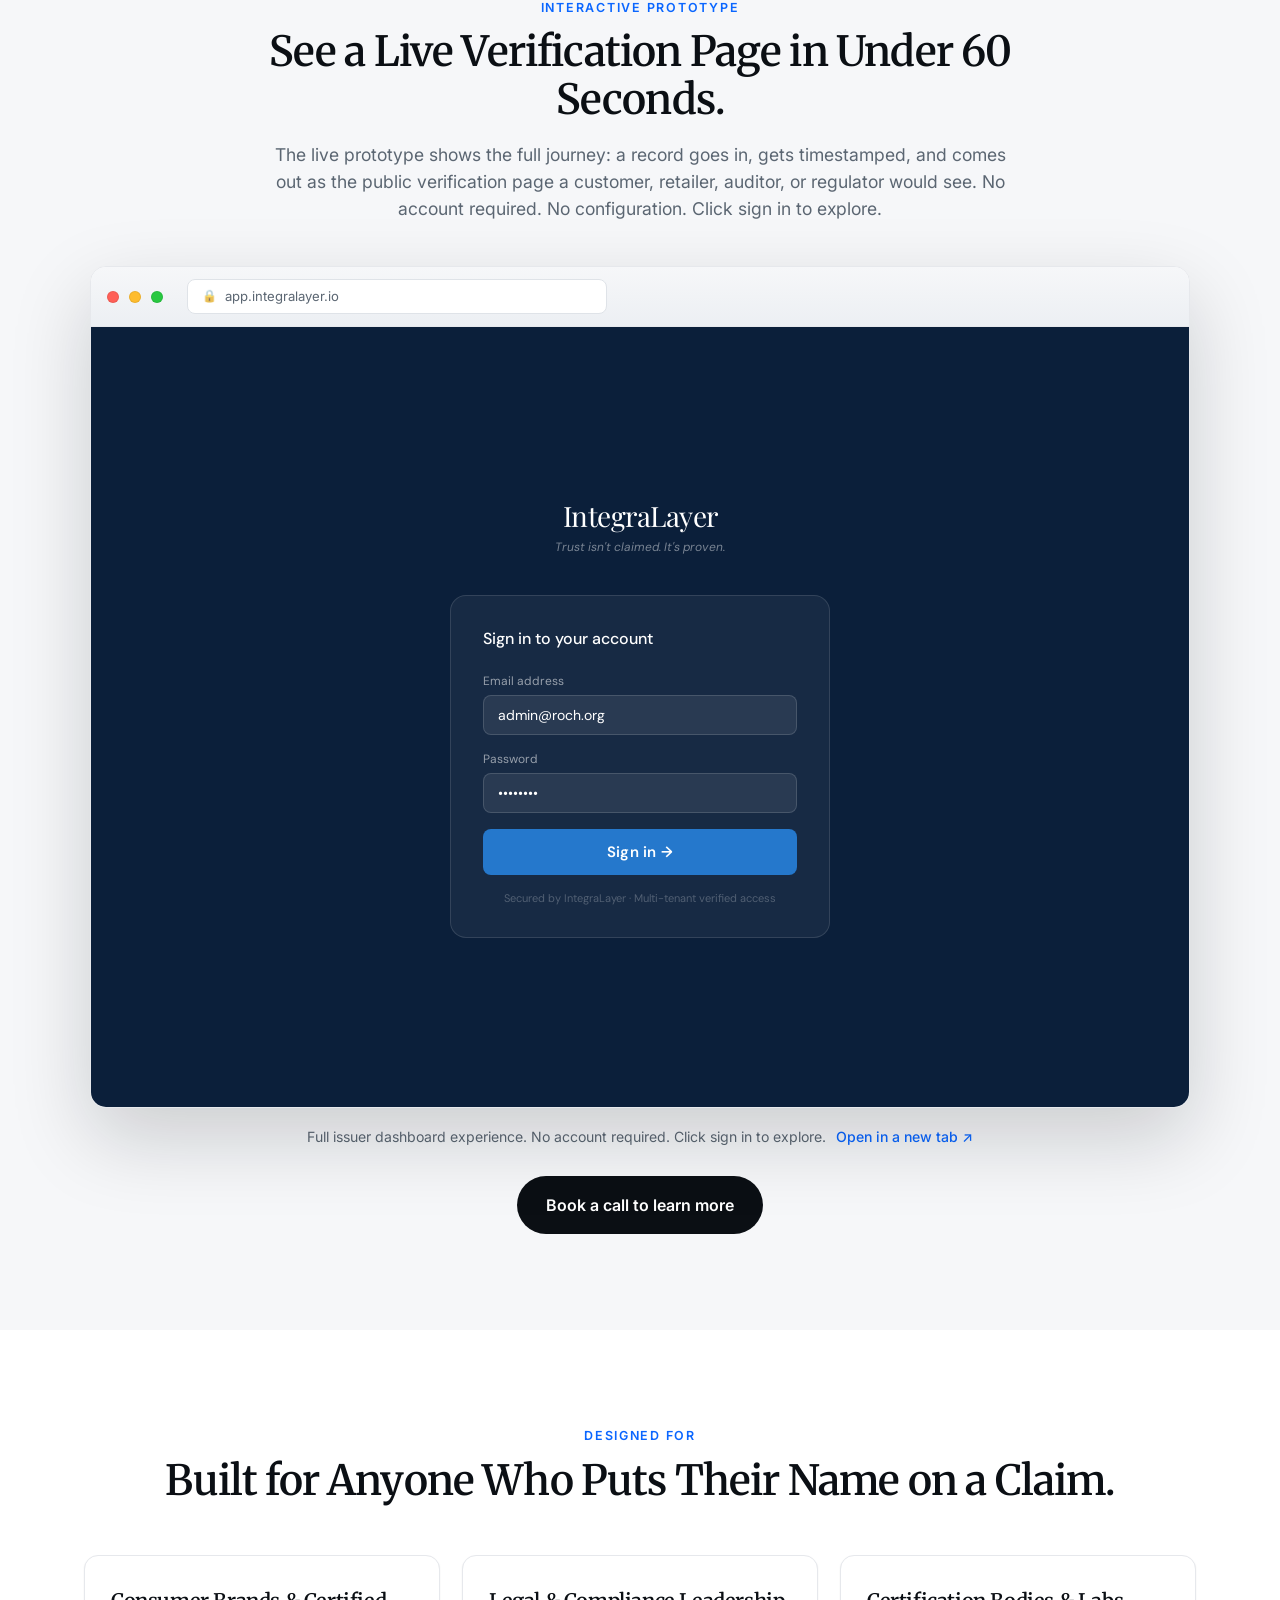
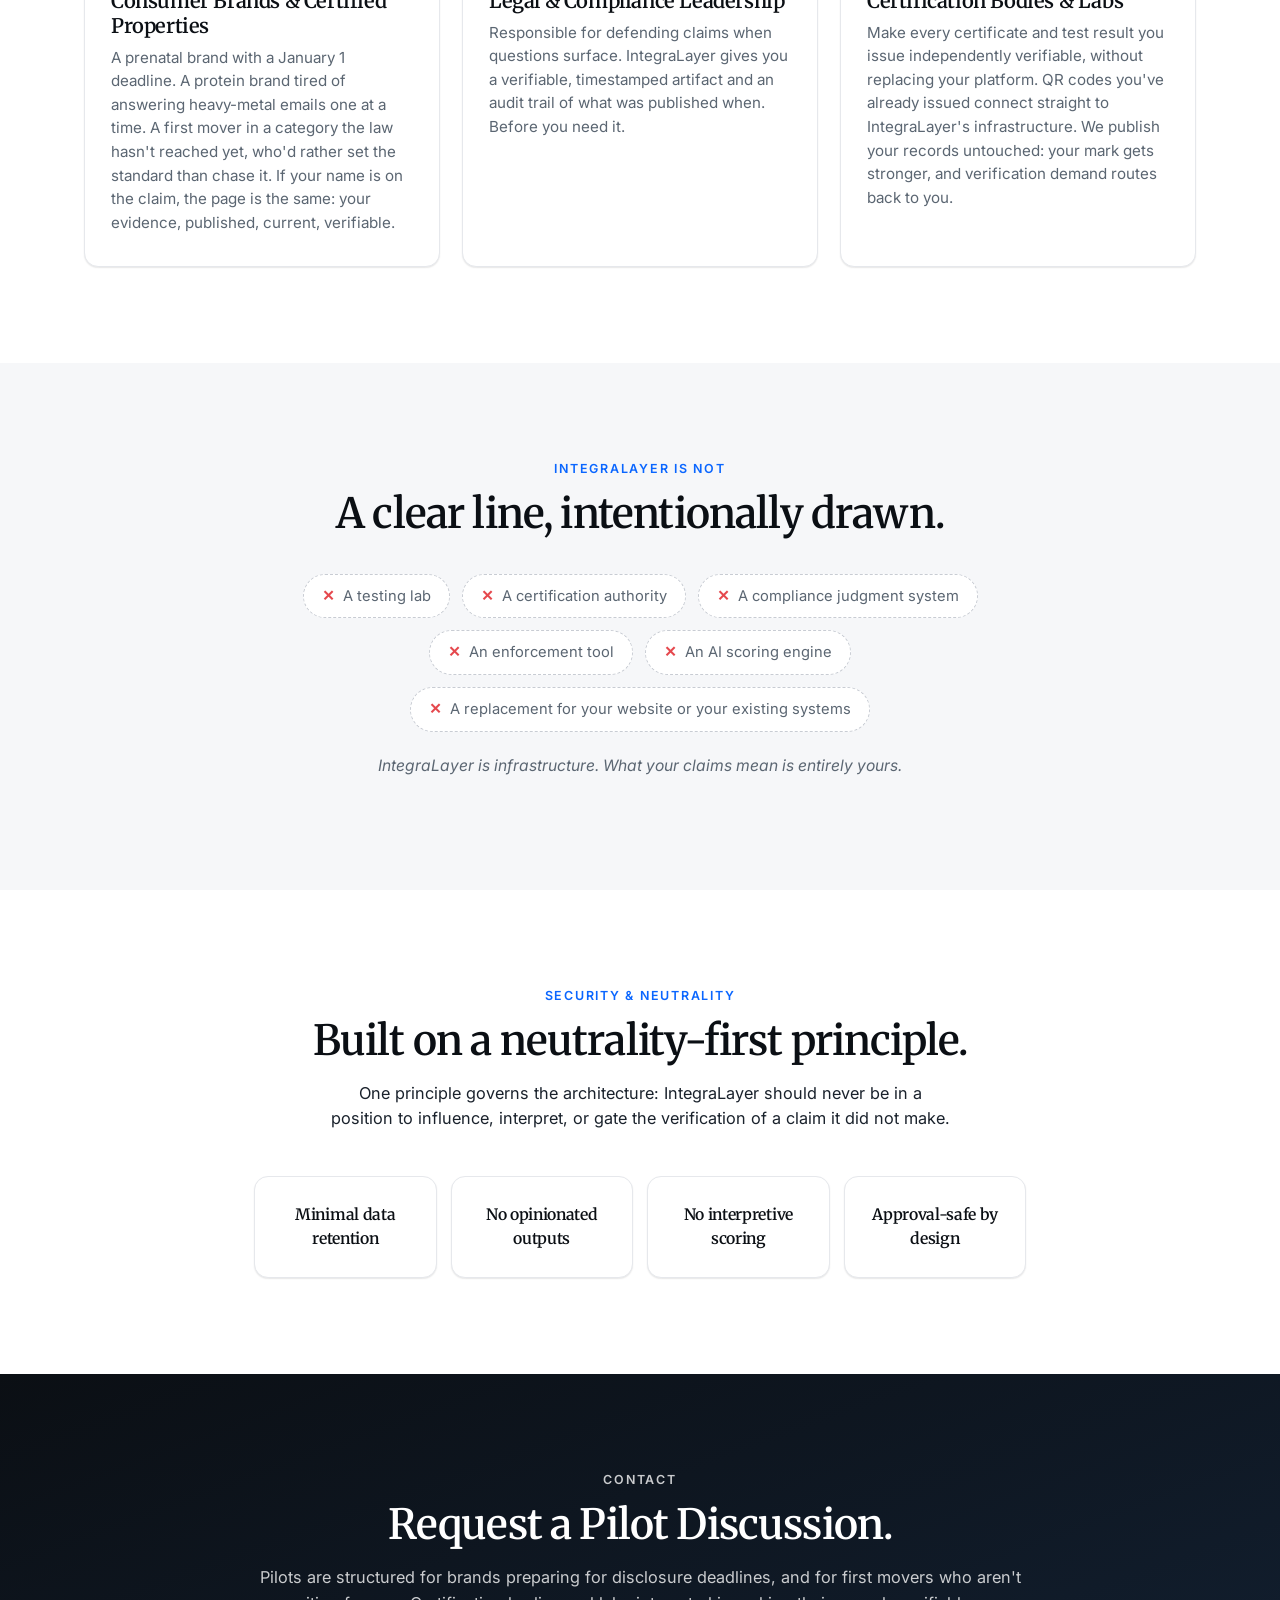
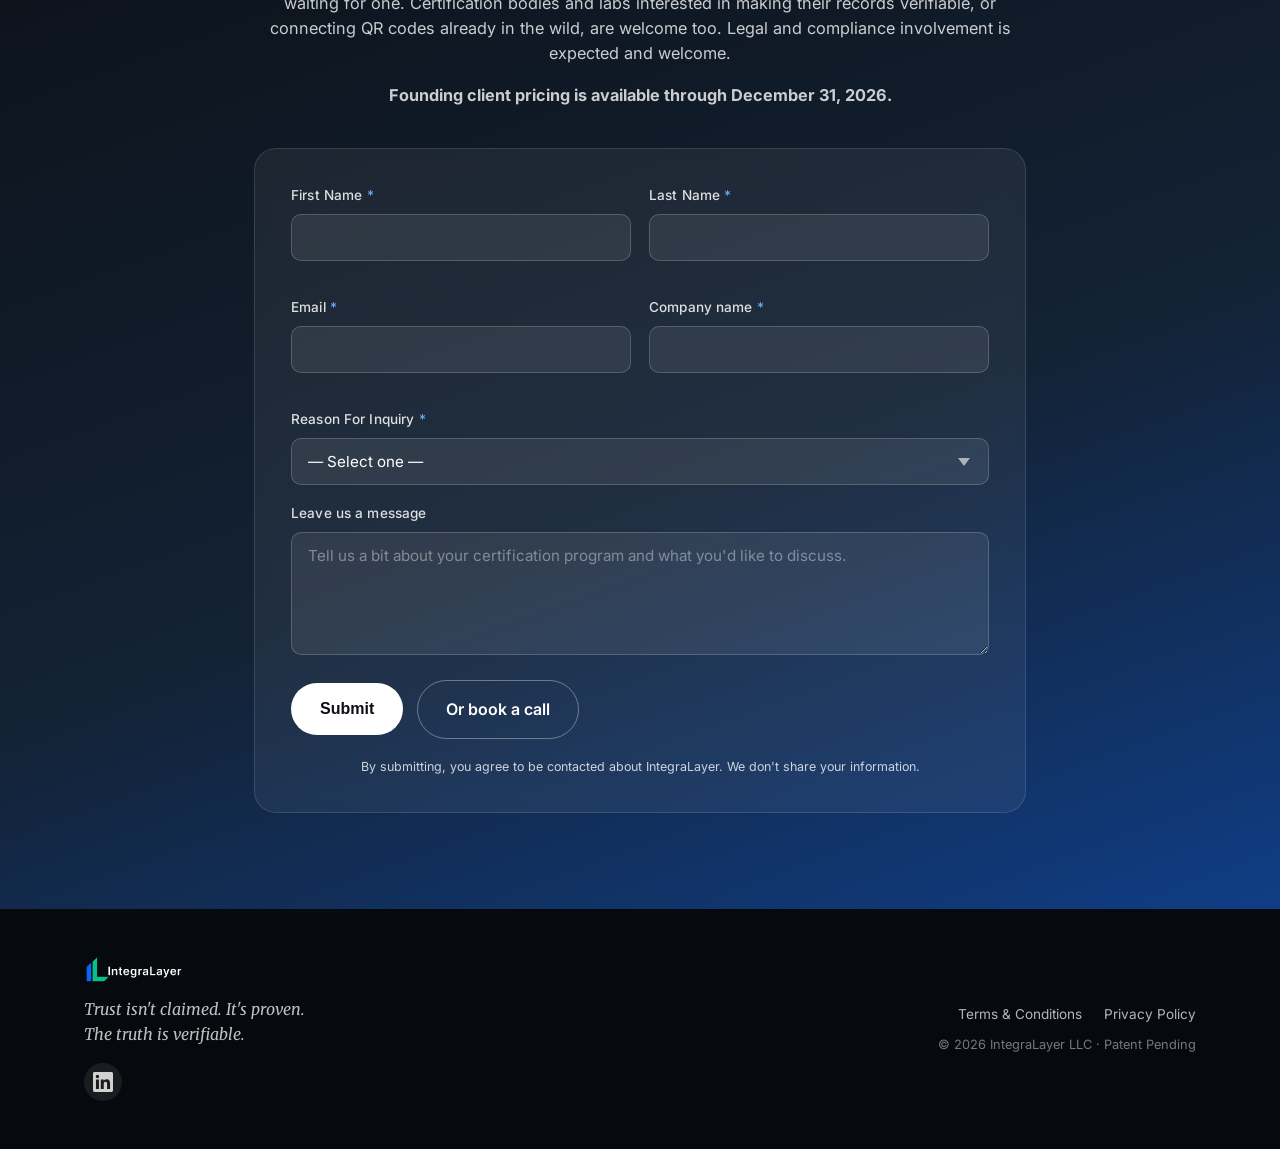
==== commit 0115dd81: "Reposition homepage copy v2: dual-audience claim verification Full rewrite across all 11 sections. L" ====
--- a/index.html
+++ b/index.html
@@ -82,19 +82,20 @@
     <section class="hero">
       <div class="container hero-grid">
         <div class="hero-copy">
-          <p class="eyebrow">Public Certification Verification</p>
-          <h1>Your certification marks aren't independently verifiable.<br/><span class="accent">In 2026, that's a compliance liability.</span></h1>
+          <p class="eyebrow">Neutral Infrastructure for Claim Verification</p>
+          <h1>Every brand makes claims. IntegraLayer turns the private evidence behind them into public proof.</h1>
+          <p class="hero-compliance"><strong>An unverifiable claim is a compliance liability in 2026.</strong></p>
           <p class="hero-tagline">Trust isn't claimed. It's proven.</p>
-          <p class="lede">IntegraLayer makes certification status publicly verifiable in real time, through a certifier-branded QR code, without replacing your existing platform.</p>
+          <p class="lede">Lab results, certifications, any record behind your claims: published on your own site, always current, instantly verifiable by anyone.</p>
           <div class="hero-ctas">
-            <a class="btn btn-primary" href="https://calendly.com/rachel-integralayer/30min" target="_blank" rel="noopener">Request Pilot</a>
+            <a class="btn btn-primary" href="https://calendly.com/rachel-integralayer/30min" target="_blank" rel="noopener">Book a 15-minute call</a>
             <a class="btn btn-ghost" href="#demo">Try the demo →</a>
           </div>
           <ul class="hero-bullets">
             <li>Independently verifiable in real time</li>
-            <li>Certifier-branded public verification page</li>
-            <li>Open, non-proprietary architecture. ESPR-aligned.</li>
-            <li>Authority stays with the certification body</li>
+            <li>Your site, your URL, your existing QR codes</li>
+            <li>Neutral by design: we publish, we never judge</li>
+            <li>Statute-ready for CA SB 646, AB 899, and the laws that follow</li>
           </ul>
         </div>
         <div class="hero-visual">
@@ -110,13 +111,13 @@
     <section id="who-we-are" class="section">
       <div class="container narrow">
         <p class="eyebrow center">Who We Are</p>
-        <h2 class="center">Neutral Infrastructure for Certification Verification</h2>
-        <p class="section-lede center">Designed for certification bodies.</p>
-        <p class="body">
-          IntegraLayer is neutral verification infrastructure built for certification bodies. We make certificate status independently verifiable through a public reference page, accessible to anyone, at any time, without going through the issuer's own system.
-        </p>
-        <p class="body">
-          Authority remains with the certifier. IntegraLayer does not issue certifications, does not judge compliance, and does not replace your existing platform. <br class="br-mobile"/><strong>We sit above it.</strong>
+        <h2 class="center">Neutral Infrastructure for Claim Verification</h2>
+        <p class="section-lede center">Built for anyone who puts their name on a claim.</p>
+        <p class="body">
+          IntegraLayer is the data layer behind your claims. Your lab results, certificates, and supporting records are published on your own site through our infrastructure: current, per-lot where the law requires it, and verifiable by anyone without a login, a lot code, or your permission.
+        </p>
+        <p class="body">
+          Authority stays where it belongs. IntegraLayer does not run tests, does not issue certifications, and does not judge results. Labs and certification bodies remain the source of truth; we publish their records untouched. Your website stays yours. <br class="br-mobile"/><strong>We sit behind it.</strong>
         </p>
       </div>
     </section>
@@ -125,18 +126,15 @@
     <section class="section section-alt">
       <div class="container narrow">
         <p class="eyebrow center">The Problem</p>
-        <h2 class="center">When Certification Claims Can't Be Verified Publicly</h2>
-        <p class="body">
-          Certification marks are relied on by consumers, auditors, procurement teams, and regulators to confirm valid participation in a certification program. When certificates expire or are revoked, marks often remain visible, with no public way to confirm current status.
-        </p>
-        <p class="body">
-          Verification falls back to internal lookups, emails, or static PDFs. There is no neutral reference point.
-        </p>
-        <p class="body">
-          That gap is becoming a compliance liability. Regulators and enforcement bodies are raising the bar on claims that can be independently checked, and the customers, auditors, and procurement teams who rely on your mark increasingly expect to confirm it on the spot. A certificate that can only be verified by contacting you, or through a system only you control, no longer clears that bar.
-        </p>
-        <p class="body">
-          When questions surface publicly, Legal is left to defend mark usage without a verifiable artifact. <br class="br-mobile"/><strong>That's when it reaches the Board.</strong>
+        <h2 class="center">When the Proof Behind a Claim Can't Be Found</h2>
+        <p class="body">
+          Every label makes promises: tested, certified, organic, sustainable, clean. Buildings, hotels, and products carry marks that make the same promise on their behalf. Consumers, retailers, auditors, and regulators increasingly go looking for the evidence, and what they find today is a dead end: no results published, a logo with no way to confirm it's still valid, a PDF from two years ago, or a lookup demanding a lot code and a login.
+        </p>
+        <p class="body">
+          That gap used to cost trust. Now it costs market access. EU regulation is tightening and US disclosure laws are multiplying, category by category, and the public, current, ungated proof page is becoming a legal requirement. Enforcement is no longer theoretical: warning letters have gone out, brands have been graded publicly on the quality of their disclosure, and the first sales bans arrive in 2027.
+        </p>
+        <p class="body">
+          When questions surface publicly, whoever defends the claim needs a verifiable, timestamped artifact. IntegraLayer exists so that artifact is already live before anyone asks.
         </p>
       </div>
     </section>
@@ -147,13 +145,13 @@
         <p class="eyebrow center">Regulatory Context</p>
         <h2 class="center">Verification Is Becoming the Baseline.</h2>
         <p class="body">
-          Regulation is converging on one principle: a claim has to be independently verifiable. The EU Empowering Consumers Directive applies from September 2026, and from that point a sustainability label is only permitted if it is backed by a certification scheme and its claims can be substantiated. Greenwashing enforcement is already active. On the product side, the Construction Products Regulation is in force now, ESPR product passports phase in from 2027 (batteries in February 2027, textiles and others following), and the EU's central registry comes online in July 2026. The obligation to produce a passport sits with manufacturers, but every passport leans on the certificates behind it, and those certificates have to hold up to independent verification.
-        </p>
-        <p class="body">
-          For the verification infrastructure itself, the bar is specific. To support a verifiable claim it has to be open and non-proprietary, machine-readable, real-time, independently verifiable by any third party, and persistent for the life of the product. Issuer-controlled databases, API-gated lookups, and proprietary registries clear at most one or two of these five. IntegraLayer is built to satisfy all five.
+          Regulation is converging on one principle: a claim has to be independently verifiable. In the US, that principle is now statute. California's AB 899 already requires baby food brands to publish per-lot heavy-metal results linked from a code on the label, five more states have enacted the same template, and enforcement is active. From January 1, 2027, California SB 646 extends it to prenatal vitamins: per-lot results on an ungated public page, a web address printed on the package, and a sales ban for non-compliance. A pending bill would carry the template to protein products next. In the EU, the Empowering Consumers Directive applies from September 2026: sustainability labels are only permitted when backed by a third-party certification scheme with publicly available terms, which puts every certification mark, from product labels to building and hospitality standards, under the same expectation of public proof.
+        </p>
+        <p class="body">
+          The bar these laws set for verification infrastructure is specific: public, machine-readable, current, accessible without a gate, and persistent. Self-hosted PDFs, login-walled portals, and lot-code lookups clear at most one or two of those. IntegraLayer is built to clear all of them.
         </p>
         <blockquote class="callout">
-          <p>Open, non-proprietary, machine-readable, real-time, independently verifiable, and persistent. That is the bar for a verifiable claim, not a feature request.</p>
+          <p>That is the bar for a verifiable claim, not a feature request.</p>
         </blockquote>
       </div>
     </section>
@@ -167,22 +165,22 @@
           <article class="step">
             <div class="step-num">01</div>
             <h3>Input</h3>
-            <p>The certification body provides certificate data: holder name, certification type, issue date, expiration, and current status. No system migration required. Works alongside your existing platform.</p>
+            <p>The source of truth creates the record, exactly as it does today: your lab issues a COA, your certifier issues a certificate, your program updates a status. It reaches IntegraLayer directly from you, your manufacturer, or the issuer. No migration, no new workflow.</p>
           </article>
           <article class="step">
             <div class="step-num">02</div>
             <h3>Process</h3>
-            <p>Certificate data is hashed and anchored to an immutable blockchain record. A unique QR code is generated and linked to a public verification endpoint. The record is permanent, time-stamped, and open. No login, no API key, no issuer permission required to verify.</p>
+            <p>We parse the record, format it to whatever statute or standard applies, and stage the page for your approval. Every entry is timestamped and tamper-evident. No login, no lot code, no permission needed to verify.</p>
           </article>
           <article class="step">
             <div class="step-num">03</div>
             <h3>Output</h3>
-            <p>A certifier-branded public verification page showing current status (valid, expired, or revoked), accessible to anyone who scans the QR code. Designed for customers, regulators, auditors, and the public.</p>
+            <p>A verification page under your name, on your domain: current status, per-lot results where relevant, the issuer behind it, and the date. A QR code points at it, whether newly printed or already in the wild. Where a law requires an on-pack link, the page satisfies it.</p>
           </article>
           <article class="step">
             <div class="step-num">04</div>
             <h3>Control</h3>
-            <p>The issuing organization controls everything. They issue, update, expire, and revoke. IntegraLayer only reflects what the certifier reports. We never interpret, score, or override.<br/><strong>Your authority.<br/>Our infrastructure.</strong></p>
+            <p>You control everything. Issuers issue, update, expire, and revoke. Records delivered issuer-direct carry the highest verification tier, because no one has touched them. IntegraLayer only reflects what the source reports. We never interpret, score, or override.<br/><strong>Your authority.<br/>Our infrastructure.</strong></p>
           </article>
         </div>
       </div>
@@ -196,11 +194,11 @@
           <h2>Designed for public scrutiny.</h2>
           <p class="body">The verification page displays:</p>
           <ul class="check-list">
-            <li>Certification holder</li>
-            <li>Issuing body</li>
-            <li>Current status: valid, expired, or revoked</li>
-            <li>Time-bound framing: status as of last update</li>
-            <li>Link to view the referenced certificate</li>
+            <li>The product, property, or holder, and the claim it backs</li>
+            <li>The issuing lab or certification body</li>
+            <li>Current status: valid, expired, or revoked, timestamped as of last update</li>
+            <li>Per-lot results with dates where testing applies: current, never stale</li>
+            <li>A link to the source record</li>
           </ul>
           <p class="body muted">
             Intended for customers, regulators, auditors, and the public.
@@ -223,9 +221,8 @@
       <div class="container">
         <div class="demo-head center">
           <p class="eyebrow">Interactive Prototype</p>
-          <h2>Issue a Verifiable Certificate<br/>in Under 60 Seconds.</h2>
-          <p class="section-lede">The live prototype covers the full issuer experience: sign in, issue a certificate, watch it get hashed and anchored to the blockchain, then view the public verification page exactly as a regulator, auditor, or customer would see it after scanning the QR code.</p>
-          <p class="section-lede">No account required. No configuration. Click sign in to explore.</p>
+          <h2>See a Live Verification Page in Under 60 Seconds.</h2>
+          <p class="section-lede">The live prototype shows the full journey: a record goes in, gets timestamped, and comes out as the public verification page a customer, retailer, auditor, or regulator would see. No account required. No configuration. Click sign in to explore.</p>
         </div>
 
         <div class="browser-mock">
@@ -269,19 +266,19 @@
     <section id="who-its-for" class="section">
       <div class="container">
         <p class="eyebrow center">Designed For</p>
-        <h2 class="center">Built for the Organizations That Own the Mark.</h2>
+        <h2 class="center">Built for Anyone Who Puts Their Name on a Claim.</h2>
         <div class="cards">
           <div class="card">
-            <h3>Certification Bodies &amp; Standards Organizations</h3>
-            <p>Any certification body whose marks are relied on by customers, auditors, procurement teams, or regulators. If your certificate status isn't publicly verifiable without contacting you, IntegraLayer closes that gap.</p>
+            <h3>Consumer Brands &amp; Certified Properties</h3>
+            <p>A prenatal brand with a January 1 deadline. A protein brand tired of answering heavy-metal emails one at a time. A first mover in a category the law hasn't reached yet, who'd rather set the standard than chase it. If your name is on the claim, the page is the same: your evidence, published, current, verifiable.</p>
           </div>
           <div class="card">
             <h3>Legal &amp; Compliance Leadership</h3>
-            <p>Responsible for defending mark usage when questions surface externally. IntegraLayer gives you a verifiable, timestamped artifact. Before you need it.</p>
+            <p>Responsible for defending claims when questions surface. IntegraLayer gives you a verifiable, timestamped artifact and an audit trail of what was published when. Before you need it.</p>
           </div>
           <div class="card">
-            <h3>Board-Level Risk &amp; Governance</h3>
-            <p>Verification infrastructure is now a governance question as much as a technical one. Rising requirements on substantiated claims, from the Empowering Consumers Directive to product passports to greenwashing enforcement, put pressure on the integrity of every mark your organization issues. IntegraLayer provides the defensible public reference layer your organization needs.</p>
+            <h3>Certification Bodies &amp; Labs</h3>
+            <p>Make every certificate and test result you issue independently verifiable, without replacing your platform. QR codes you've already issued connect straight to IntegraLayer's infrastructure. We publish your records untouched: your mark gets stronger, and verification demand routes back to you.</p>
           </div>
         </div>
       </div>
@@ -293,14 +290,14 @@
         <p class="eyebrow center">IntegraLayer Is Not</p>
         <h2 class="center">A clear line, intentionally drawn.</h2>
         <ul class="not-list">
+          <li>A testing lab</li>
           <li>A certification authority</li>
           <li>A compliance judgment system</li>
-          <li>A system of record</li>
           <li>An enforcement tool</li>
           <li>An AI scoring engine</li>
-          <li>A replacement for your existing platform</li>
+          <li>A replacement for your website or your existing systems</li>
         </ul>
-        <p class="section-note">IntegraLayer is infrastructure. What your certification means is entirely yours.</p>
+        <p class="section-note">IntegraLayer is infrastructure. What your claims mean is entirely yours.</p>
       </div>
     </section>
 
@@ -309,7 +306,7 @@
       <div class="container narrow">
         <p class="eyebrow center">Security &amp; Neutrality</p>
         <h2 class="center">Built on a neutrality-first principle.</h2>
-        <p class="section-intro body center">One principle governs the architecture: IntegraLayer should never be in a position to influence, interpret, or gate the verification of a certification it did not issue.</p>
+        <p class="section-intro body center">One principle governs the architecture: IntegraLayer should never be in a position to influence, interpret, or gate the verification of a claim it did not make.</p>
         <div class="pillars">
           <div class="pillar"><h4>Minimal data retention</h4></div>
           <div class="pillar"><h4>No opinionated outputs</h4></div>
@@ -324,8 +321,8 @@
       <div class="container narrow">
         <div class="center">
           <p class="eyebrow">Contact</p>
-          <h2>Request a Phase 1 Pilot Discussion.</h2>
-          <p class="body">Pilots are structured for certification bodies evaluating public verification infrastructure. Legal and Compliance involvement is expected and welcome. We work with certification bodies and standards organizations across sectors.</p>
+          <h2>Request a Pilot Discussion.</h2>
+          <p class="body">Pilots are structured for brands preparing for disclosure deadlines, and for first movers who aren't waiting for one. Certification bodies and labs interested in making their records verifiable, or connecting QR codes already in the wild, are welcome too. Legal and compliance involvement is expected and welcome.</p>
           <p class="body"><strong>Founding client pricing is available through December 31, 2026.</strong></p>
         </div>
 
@@ -368,10 +365,10 @@
             <label for="reason">Reason For Inquiry <span class="req">*</span></label>
             <select id="reason" name="Reason For Inquiry" required>
               <option value="">— Select one —</option>
-              <option>Phase 1 Pilot Discussion</option>
-              <option>Certification body / Standards organization</option>
-              <option>Legal or Compliance inquiry</option>
-              <option>Partnership or integration</option>
+              <option>Pilot discussion</option>
+              <option>Brand or property inquiry</option>
+              <option>Lab / certification body inquiry</option>
+              <option>Legal or compliance inquiry</option>
               <option>Press or analyst inquiry</option>
               <option>Other</option>
             </select>
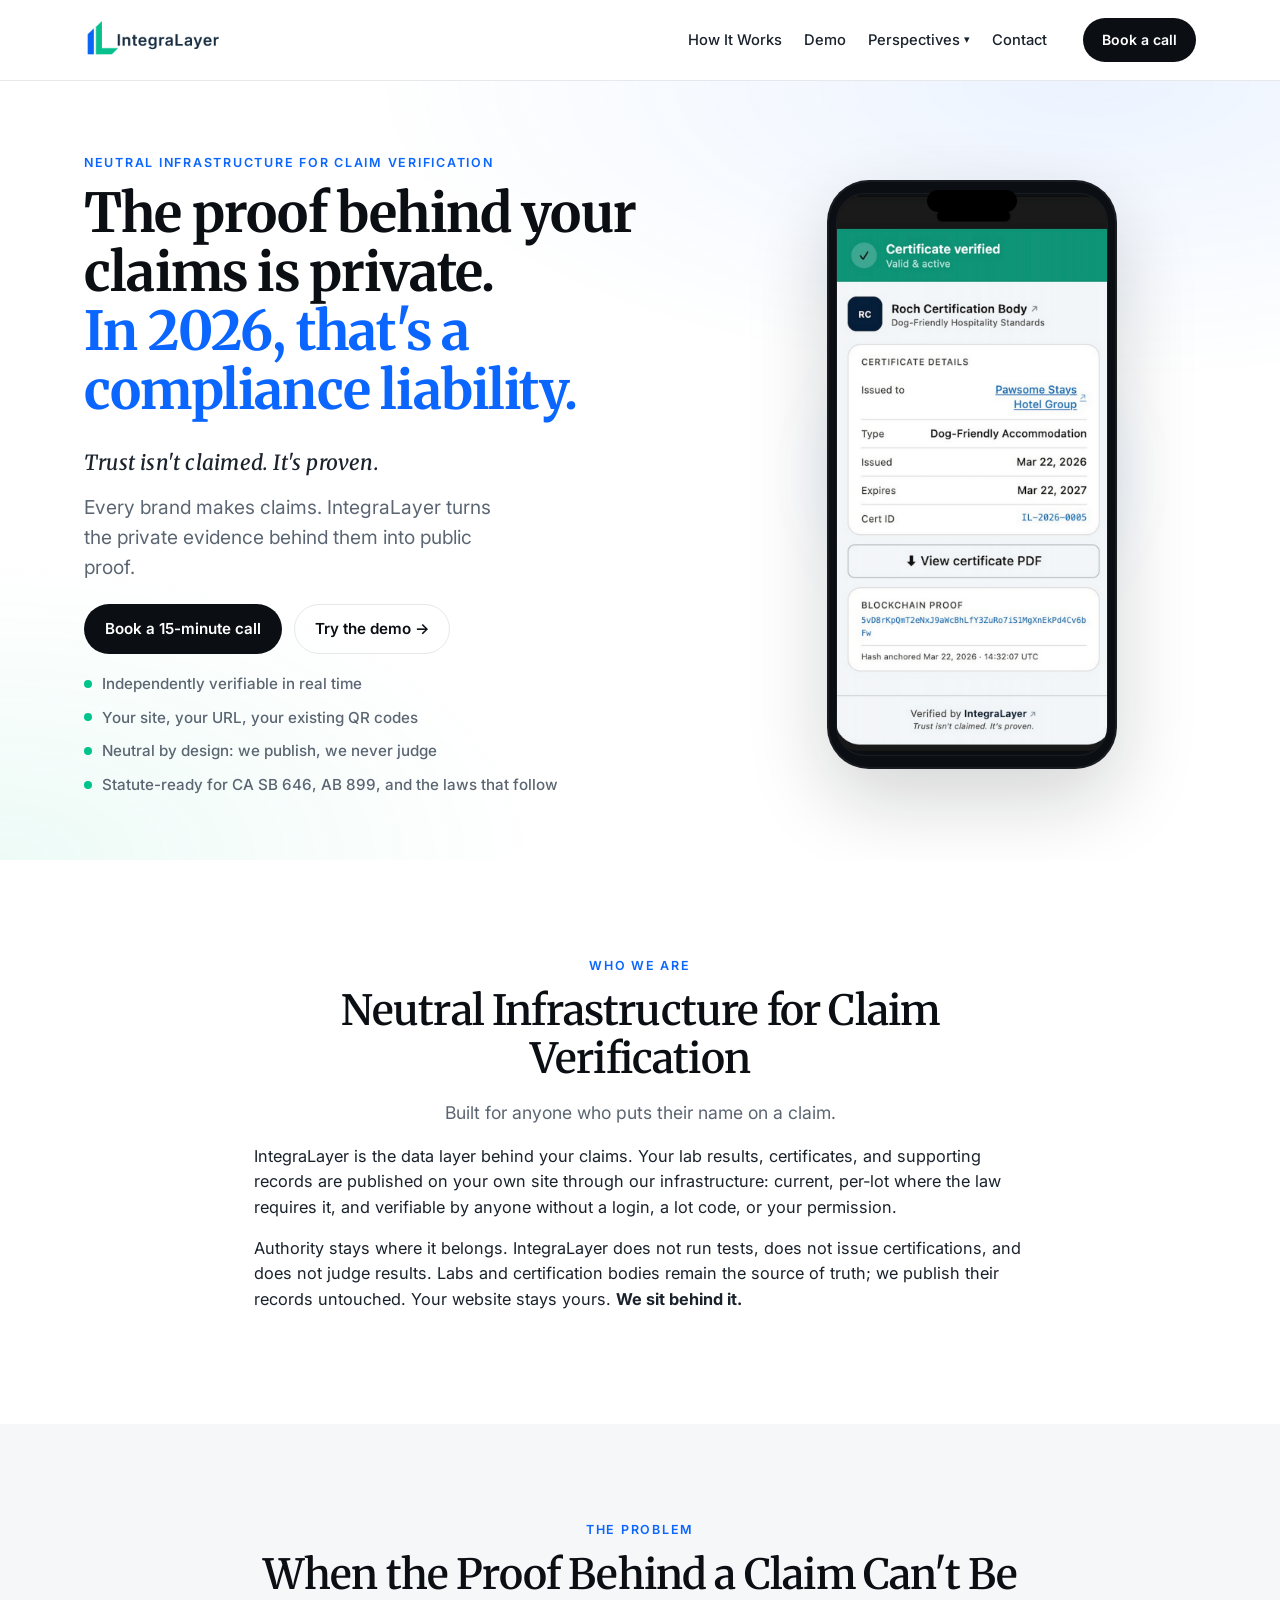
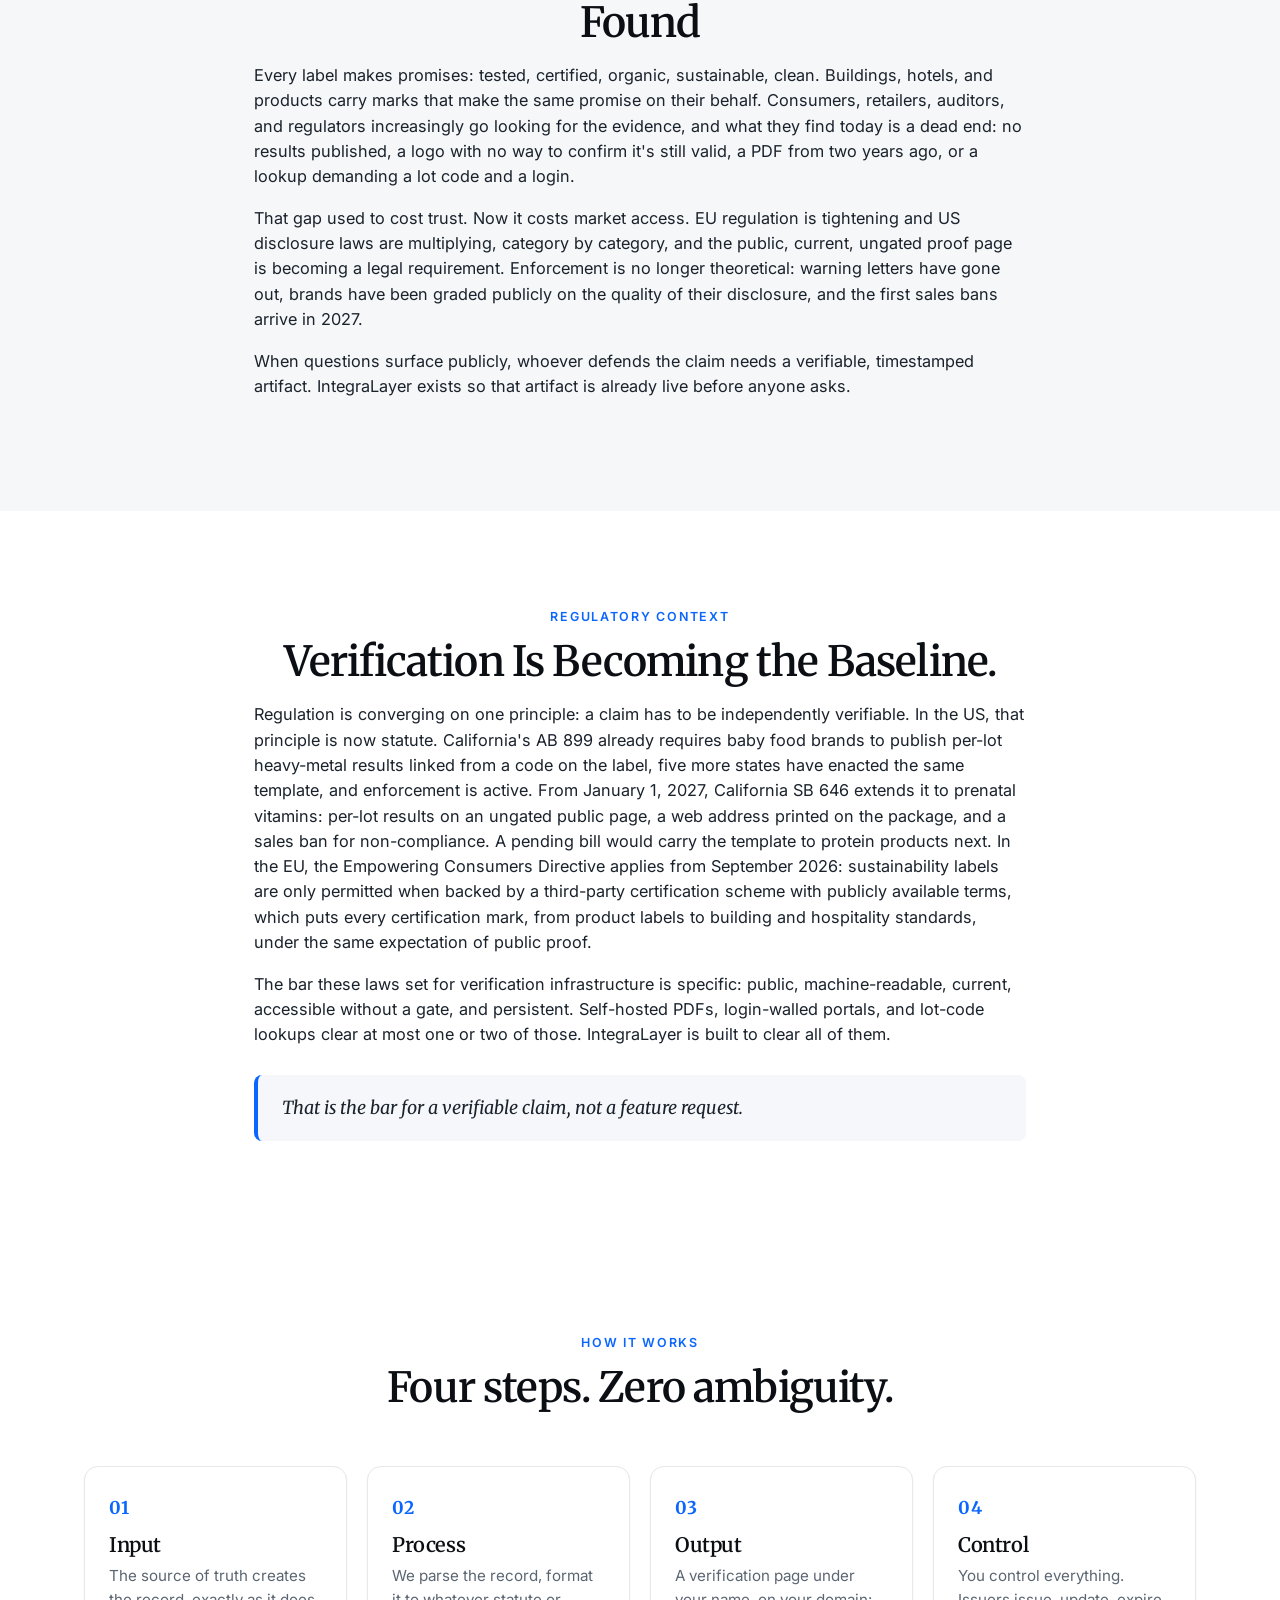
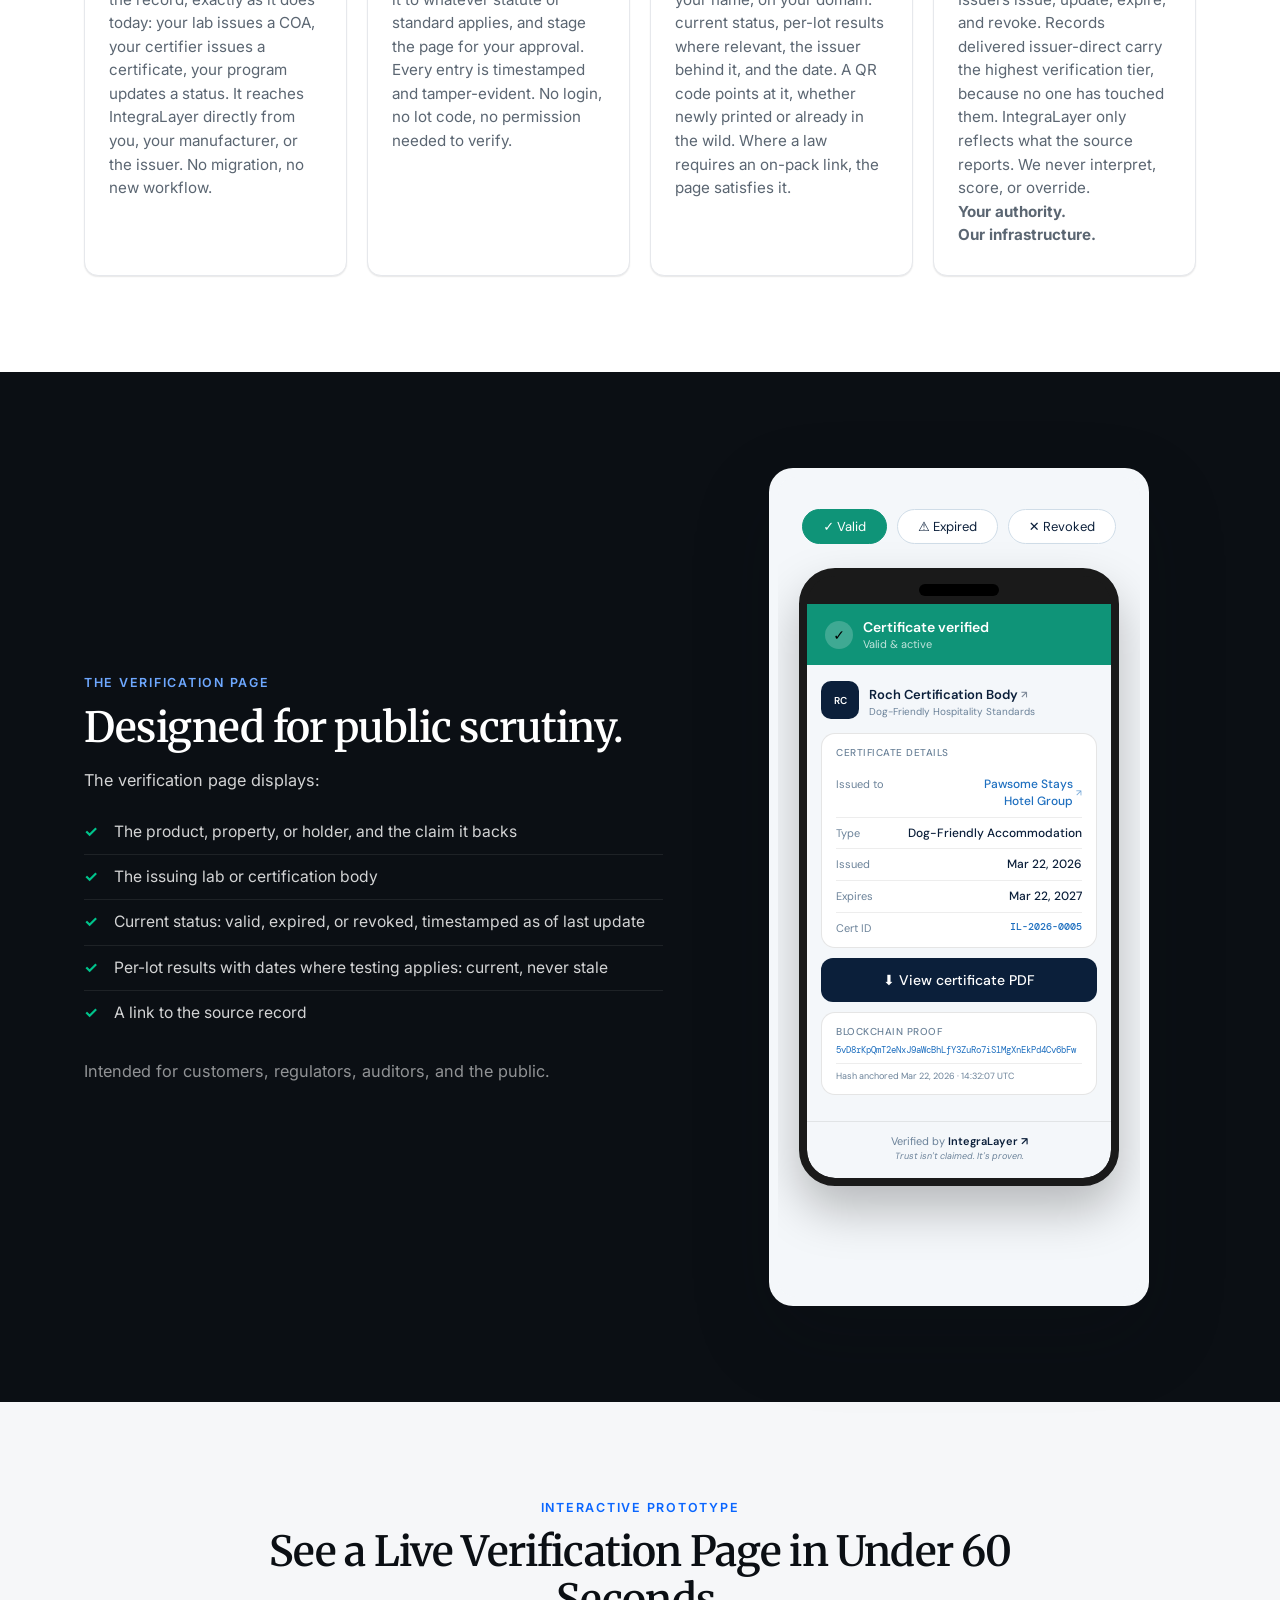
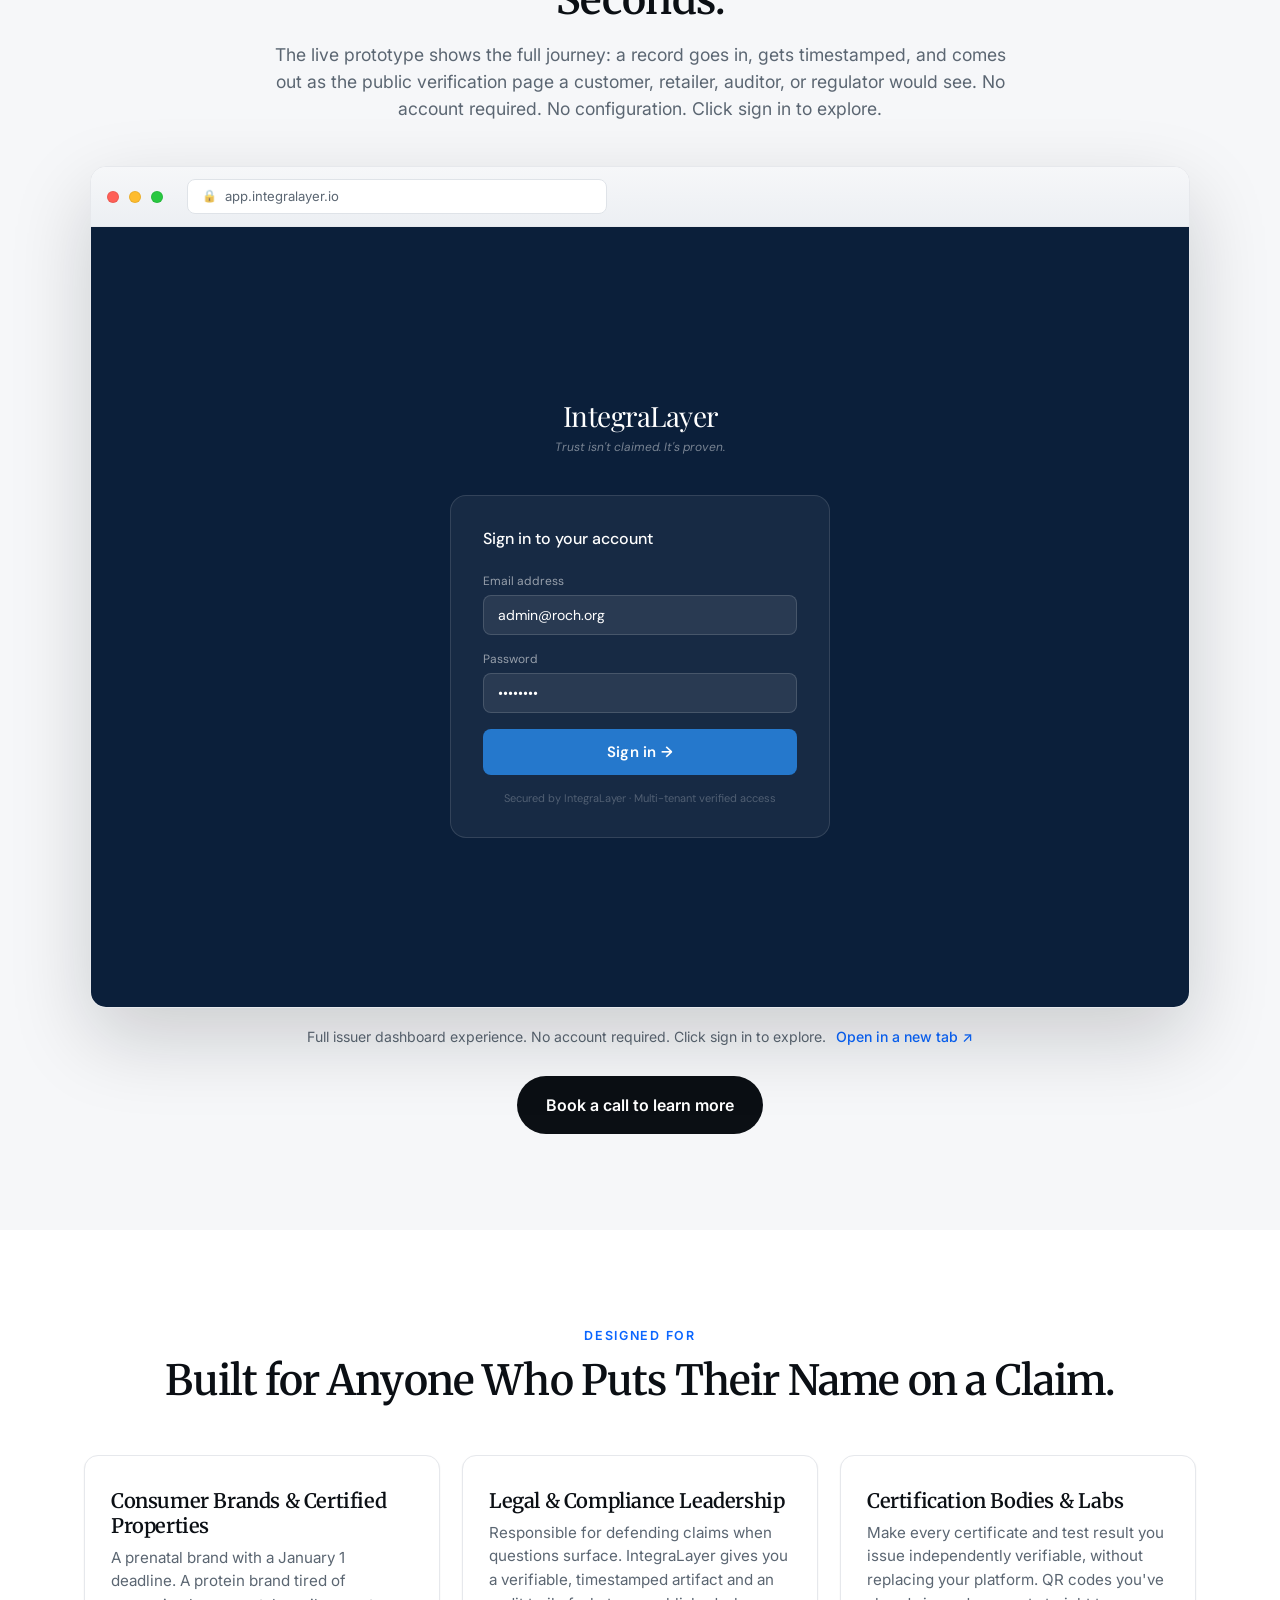
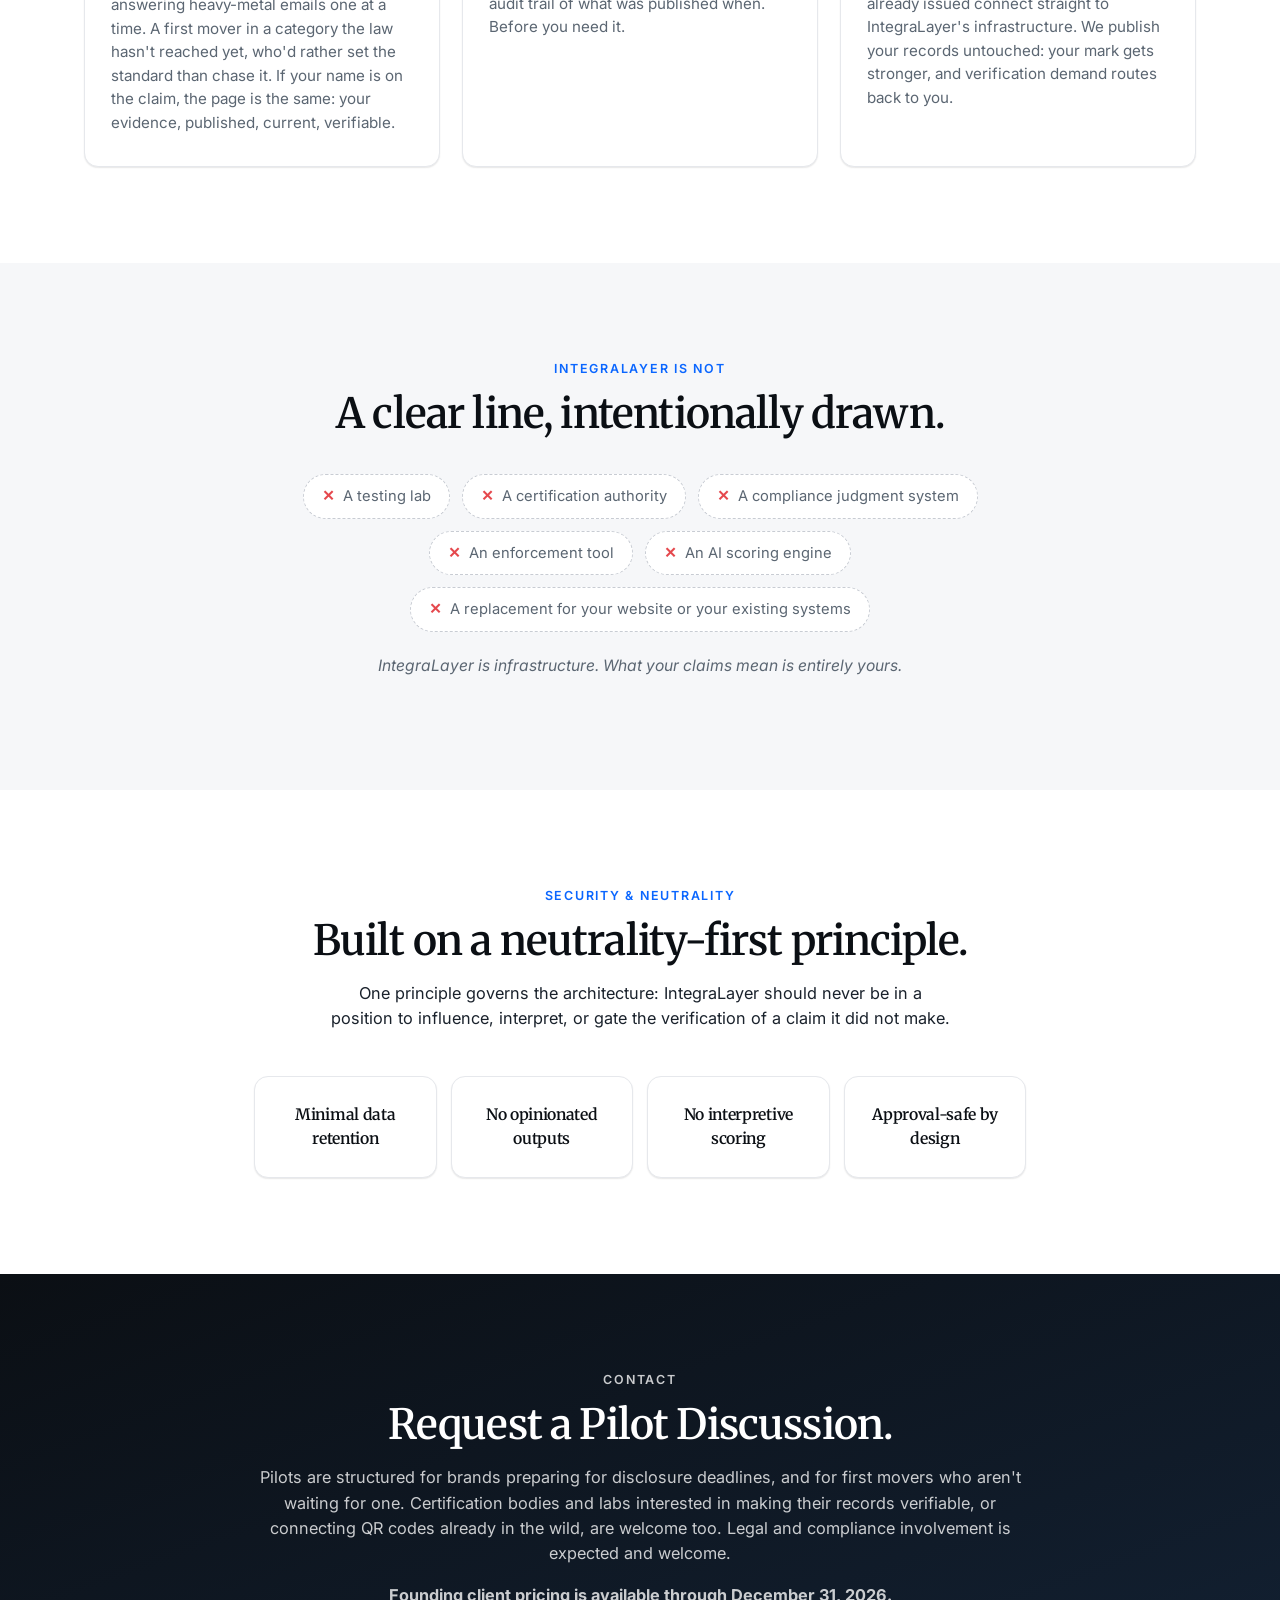
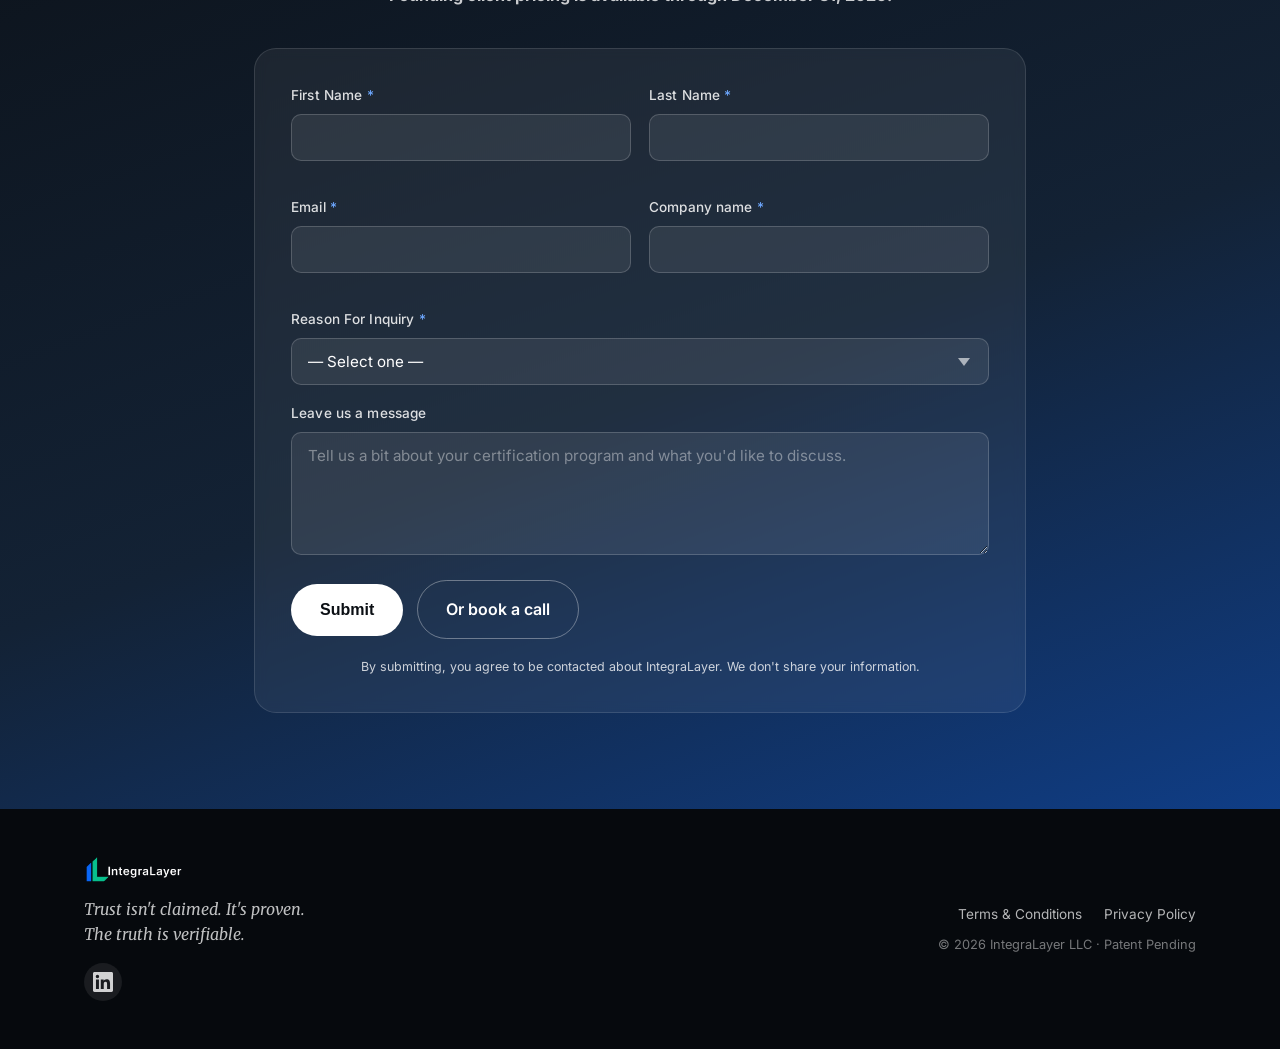
==== commit be894b3b: "Rework hero H1: restore two-part accent structure with new copy Split H1 into setup + blue accent ki" ====
--- a/index.html
+++ b/index.html
@@ -83,10 +83,9 @@
       <div class="container hero-grid">
         <div class="hero-copy">
           <p class="eyebrow">Neutral Infrastructure for Claim Verification</p>
-          <h1>Every brand makes claims. IntegraLayer turns the private evidence behind them into public proof.</h1>
-          <p class="hero-compliance"><strong>An unverifiable claim is a compliance liability in 2026.</strong></p>
+          <h1>The proof behind your claims is private.<br/><span class="accent">In 2026, that's a compliance liability.</span></h1>
           <p class="hero-tagline">Trust isn't claimed. It's proven.</p>
-          <p class="lede">Lab results, certifications, any record behind your claims: published on your own site, always current, instantly verifiable by anyone.</p>
+          <p class="lede">Every brand makes claims. IntegraLayer turns the private evidence behind them into public proof.</p>
           <div class="hero-ctas">
             <a class="btn btn-primary" href="https://calendly.com/rachel-integralayer/30min" target="_blank" rel="noopener">Book a 15-minute call</a>
             <a class="btn btn-ghost" href="#demo">Try the demo →</a>
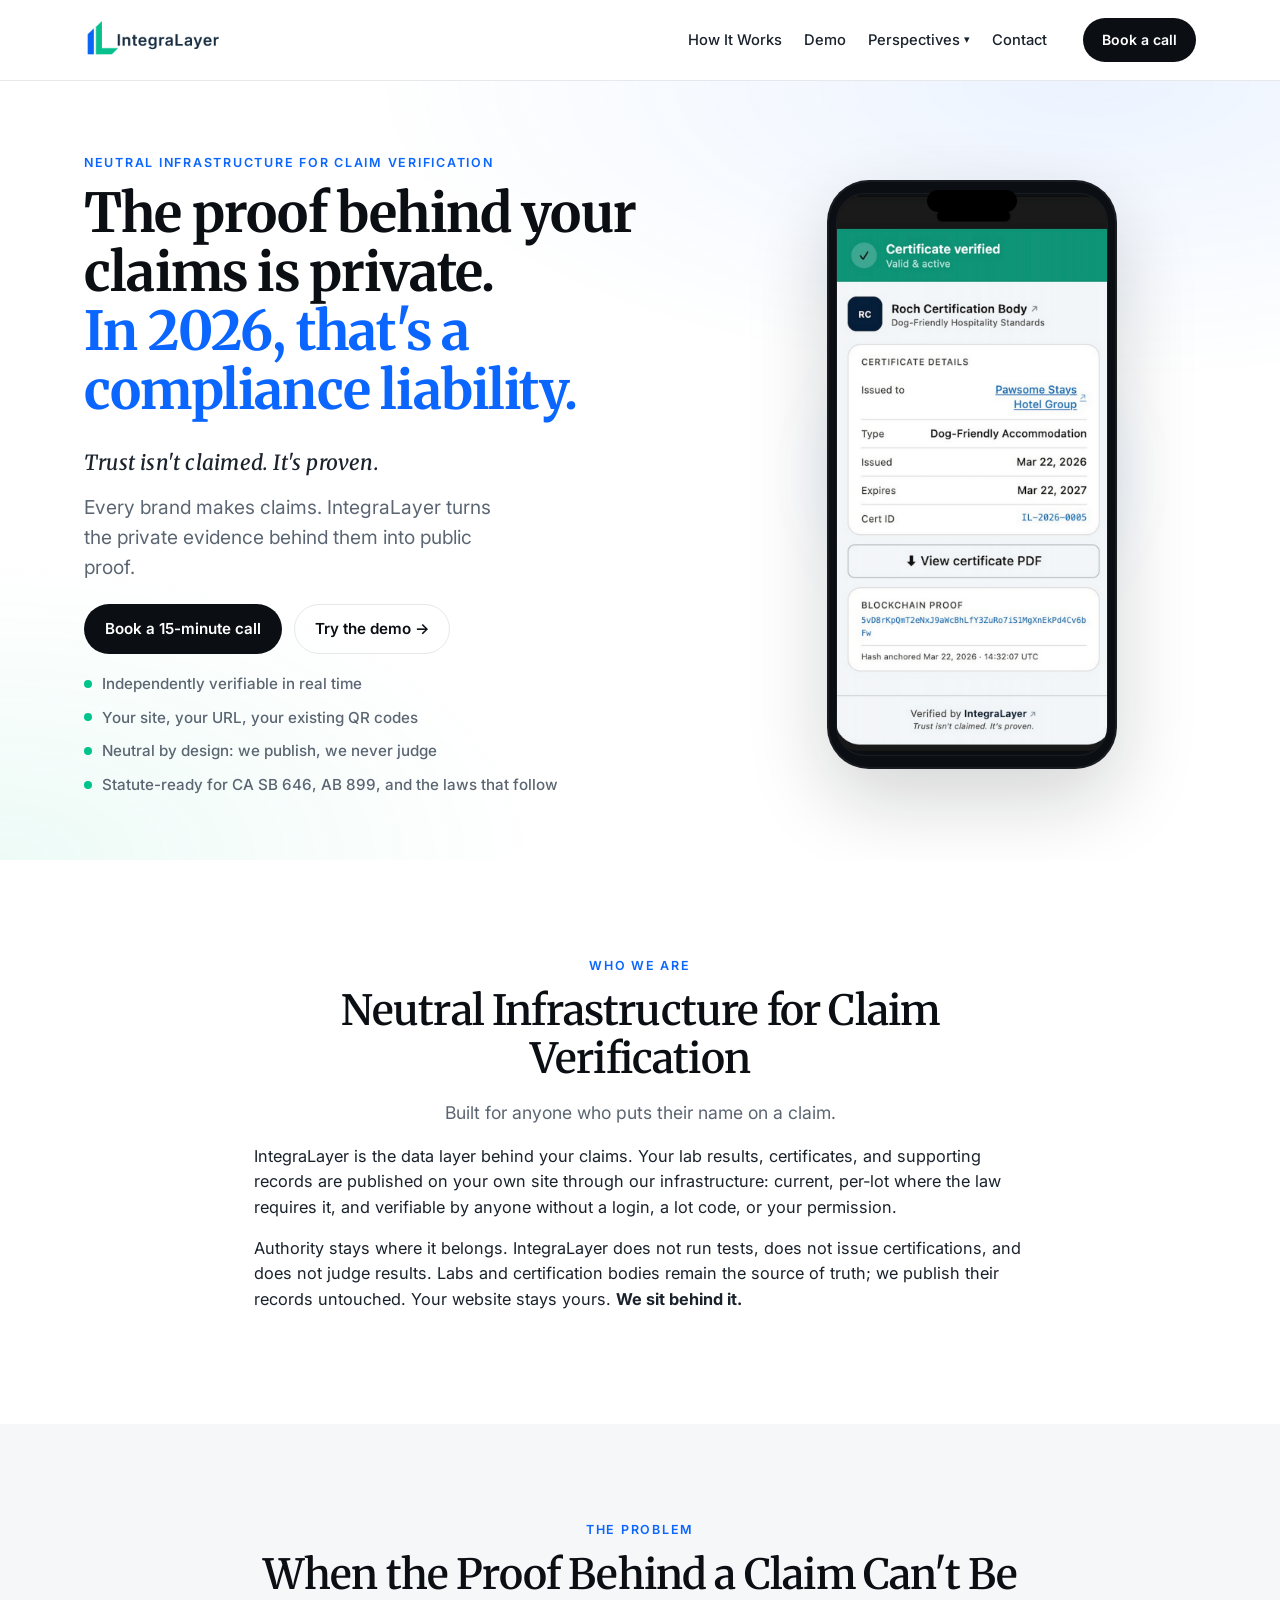
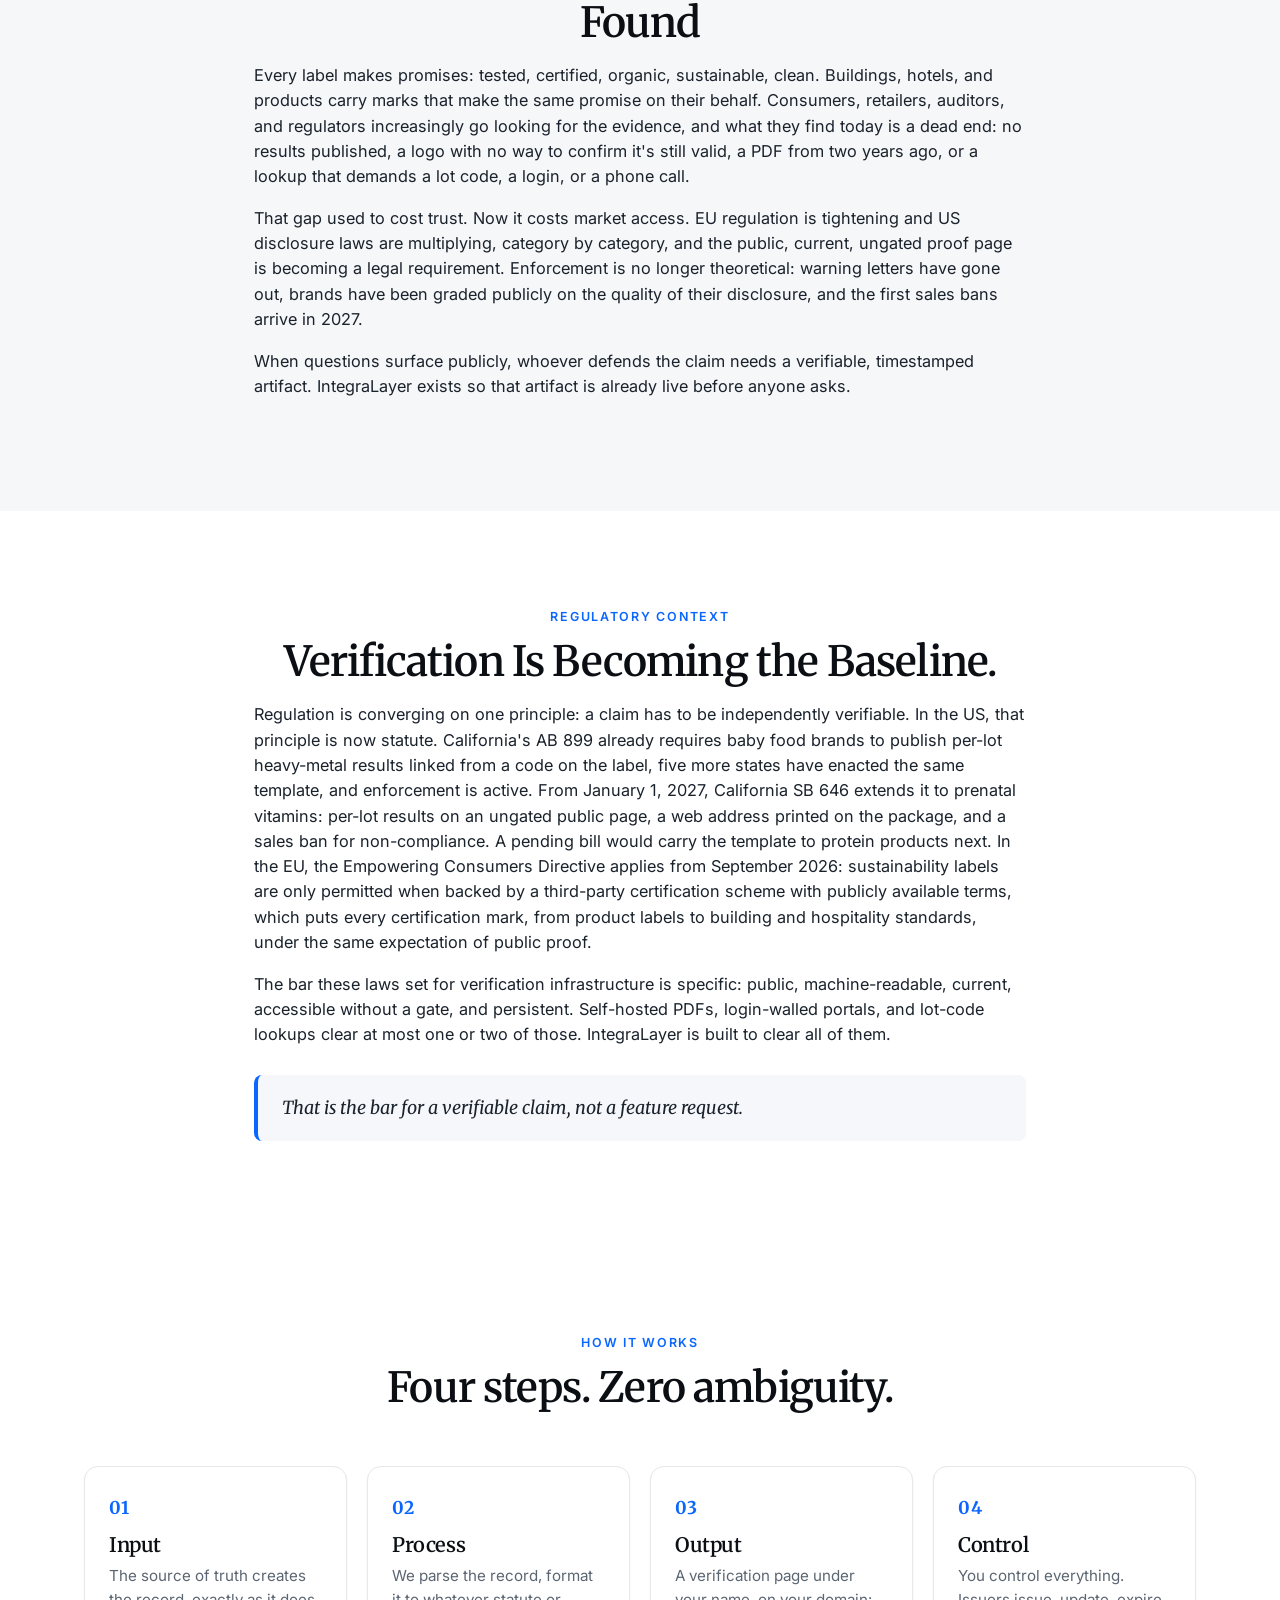
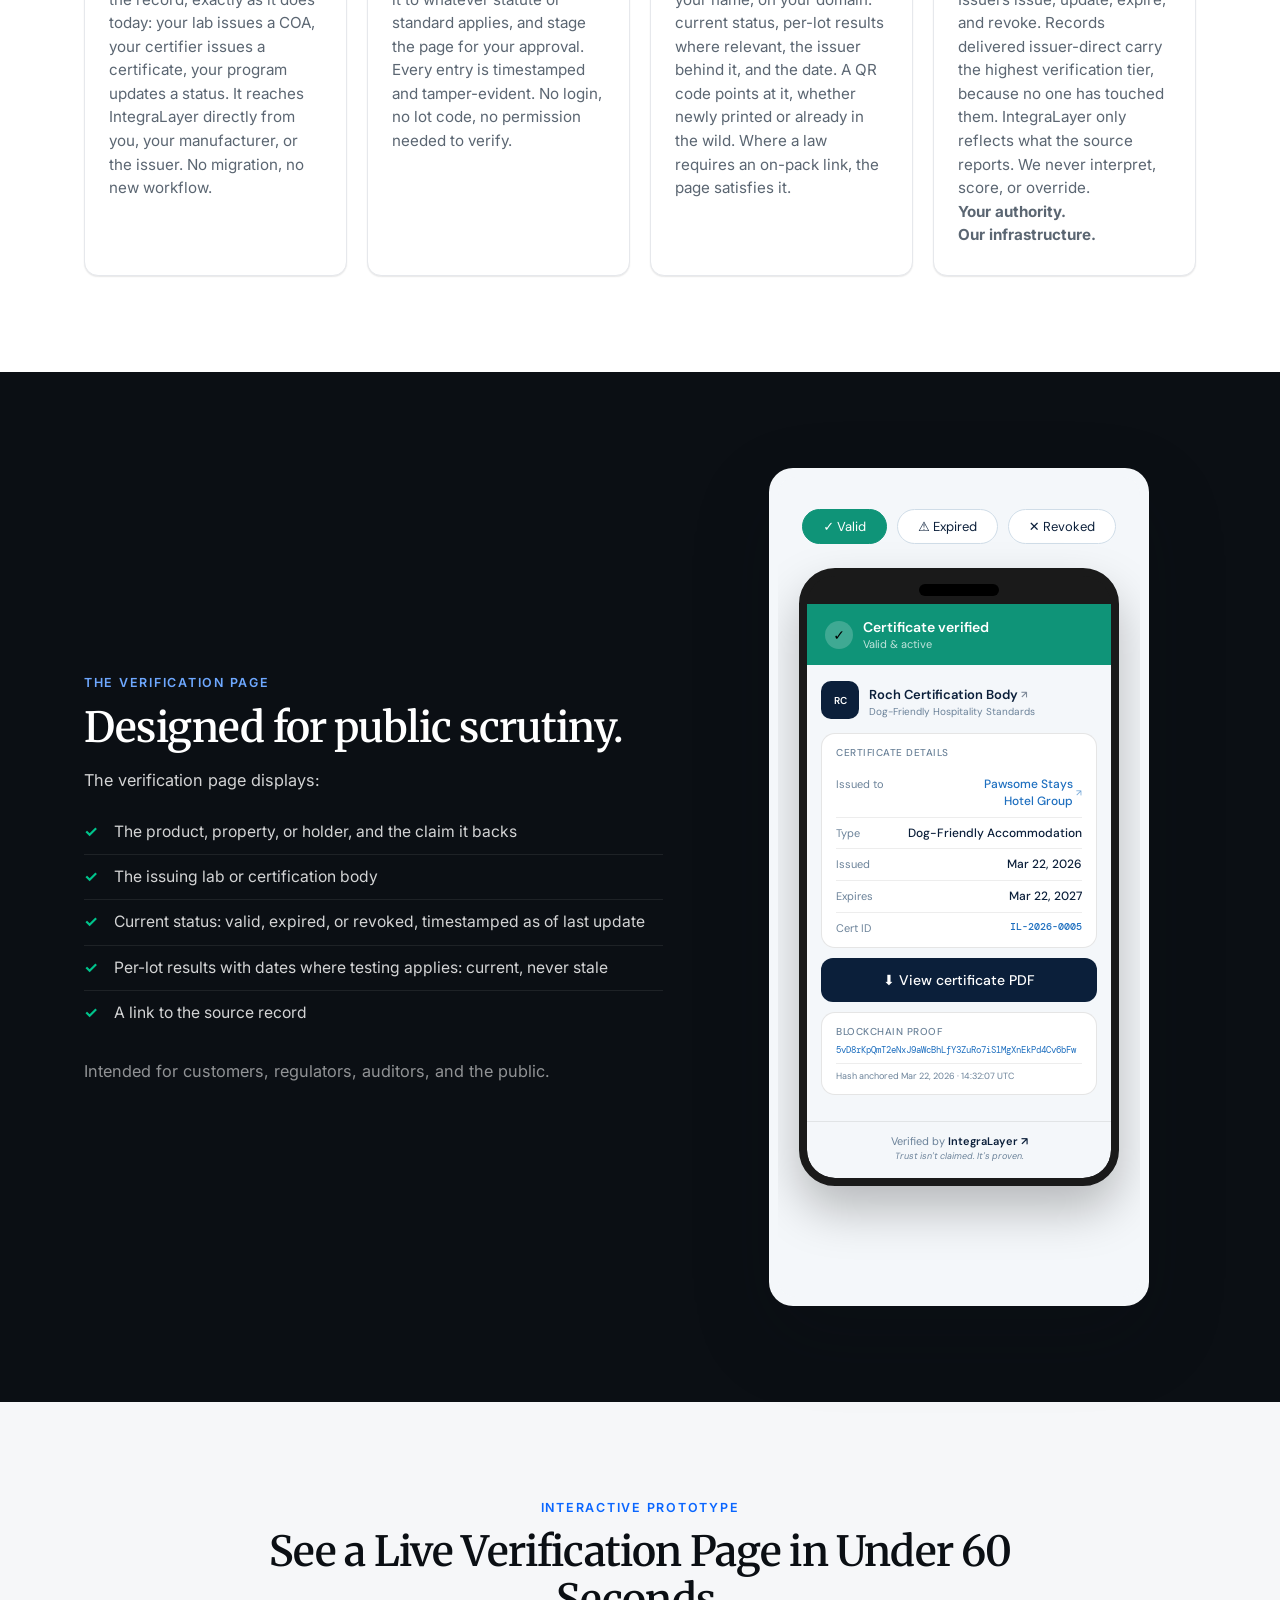
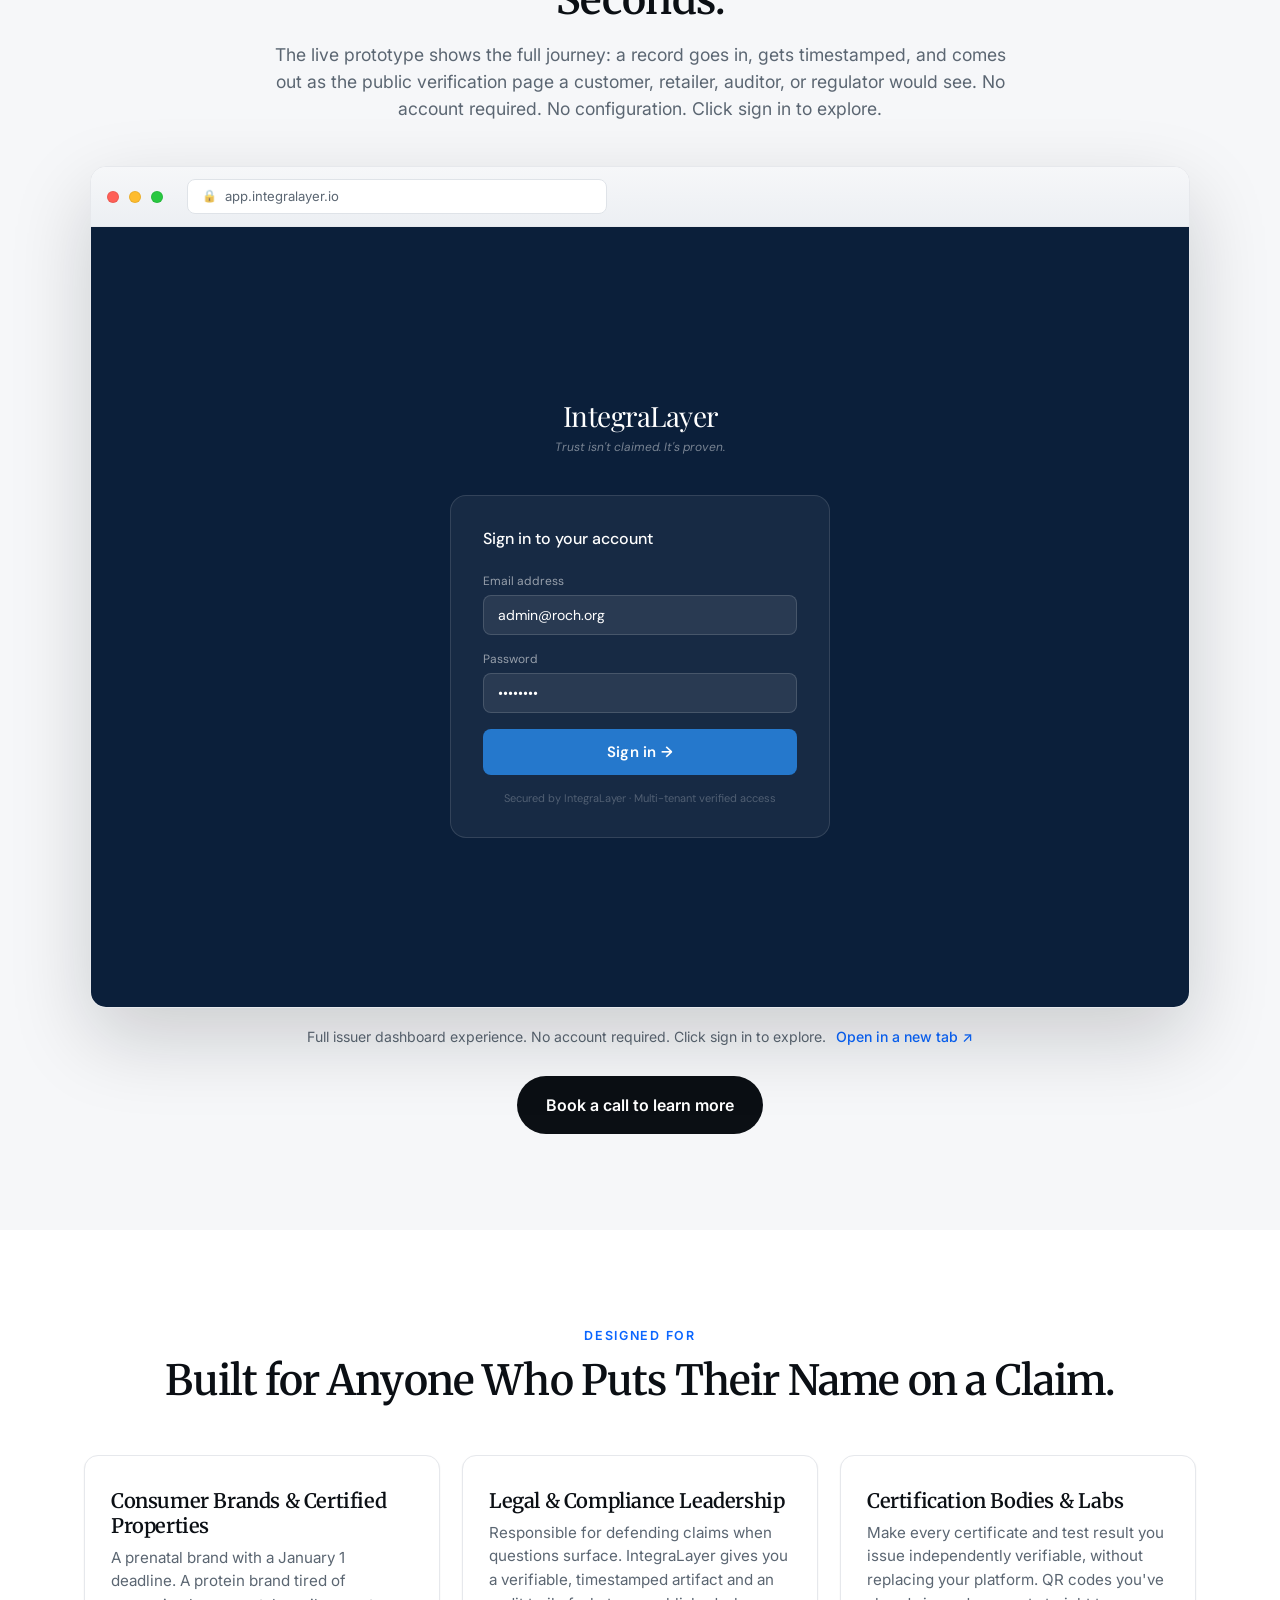
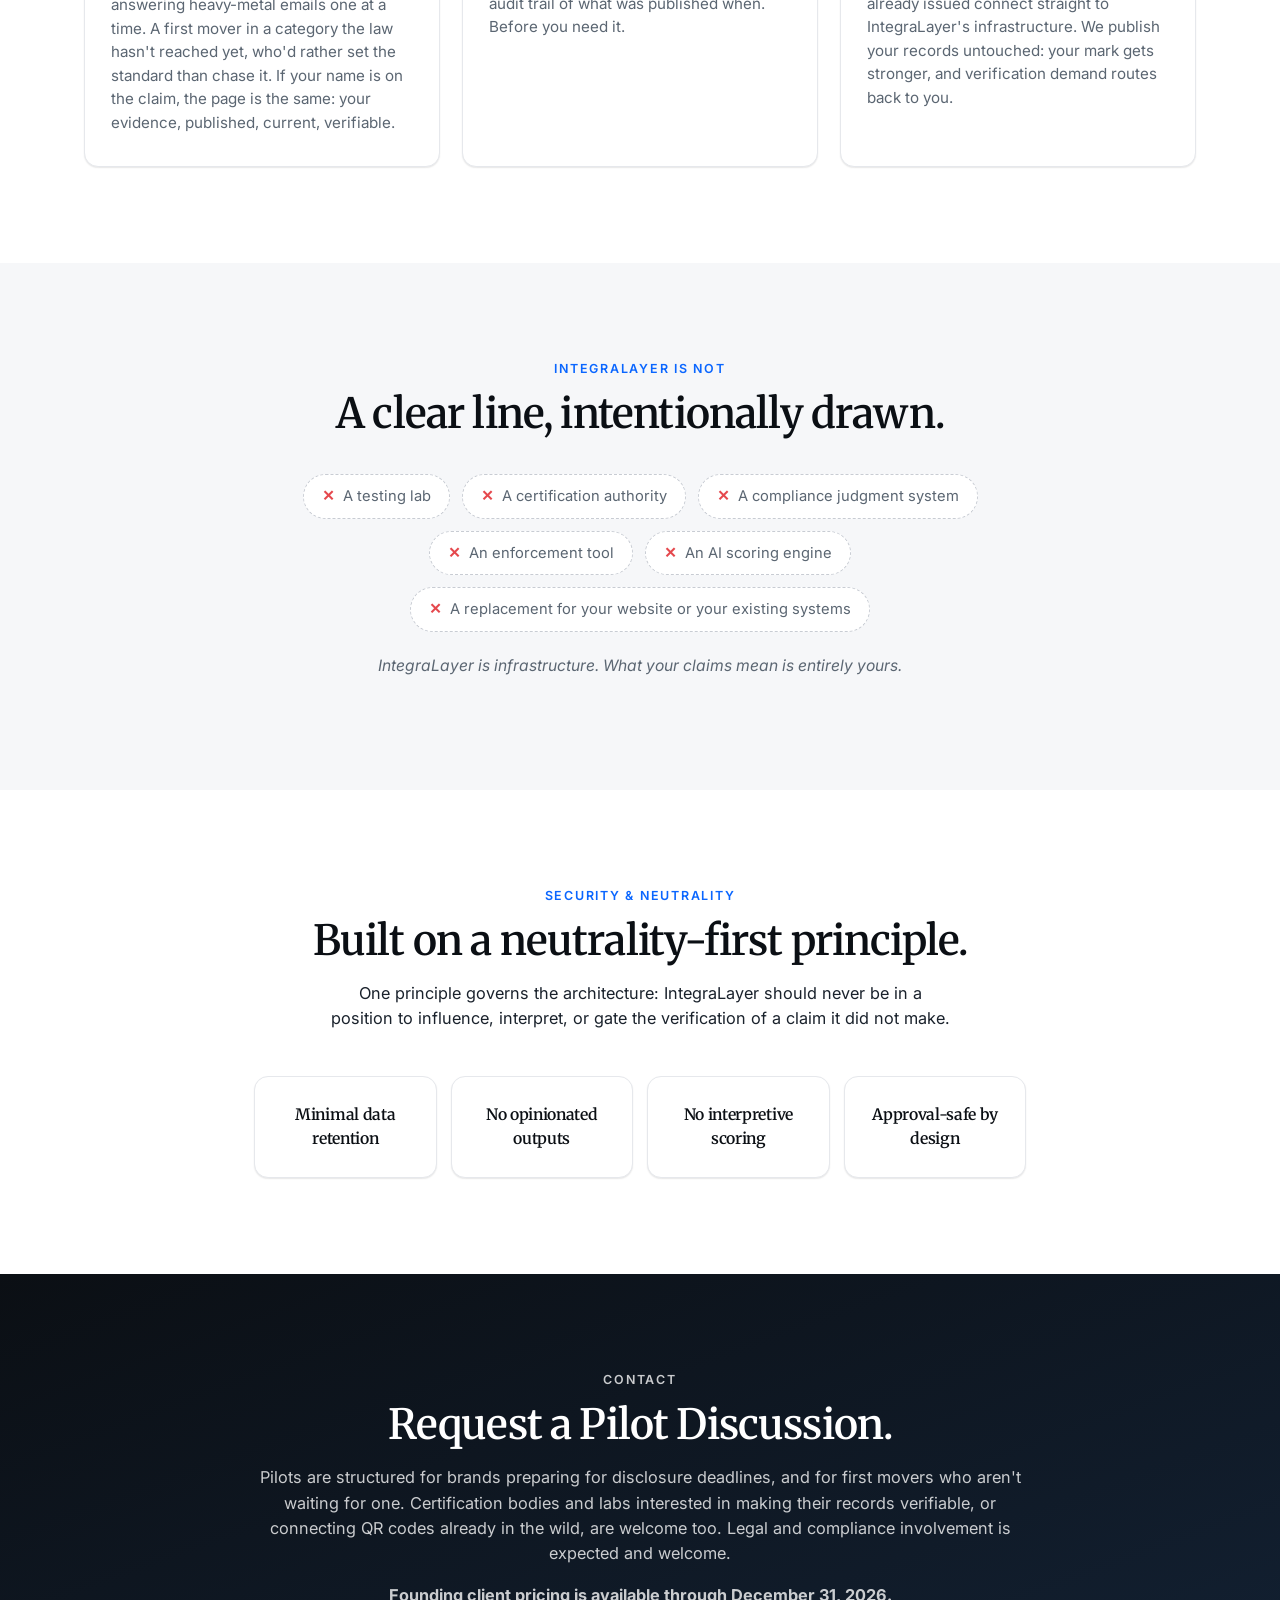
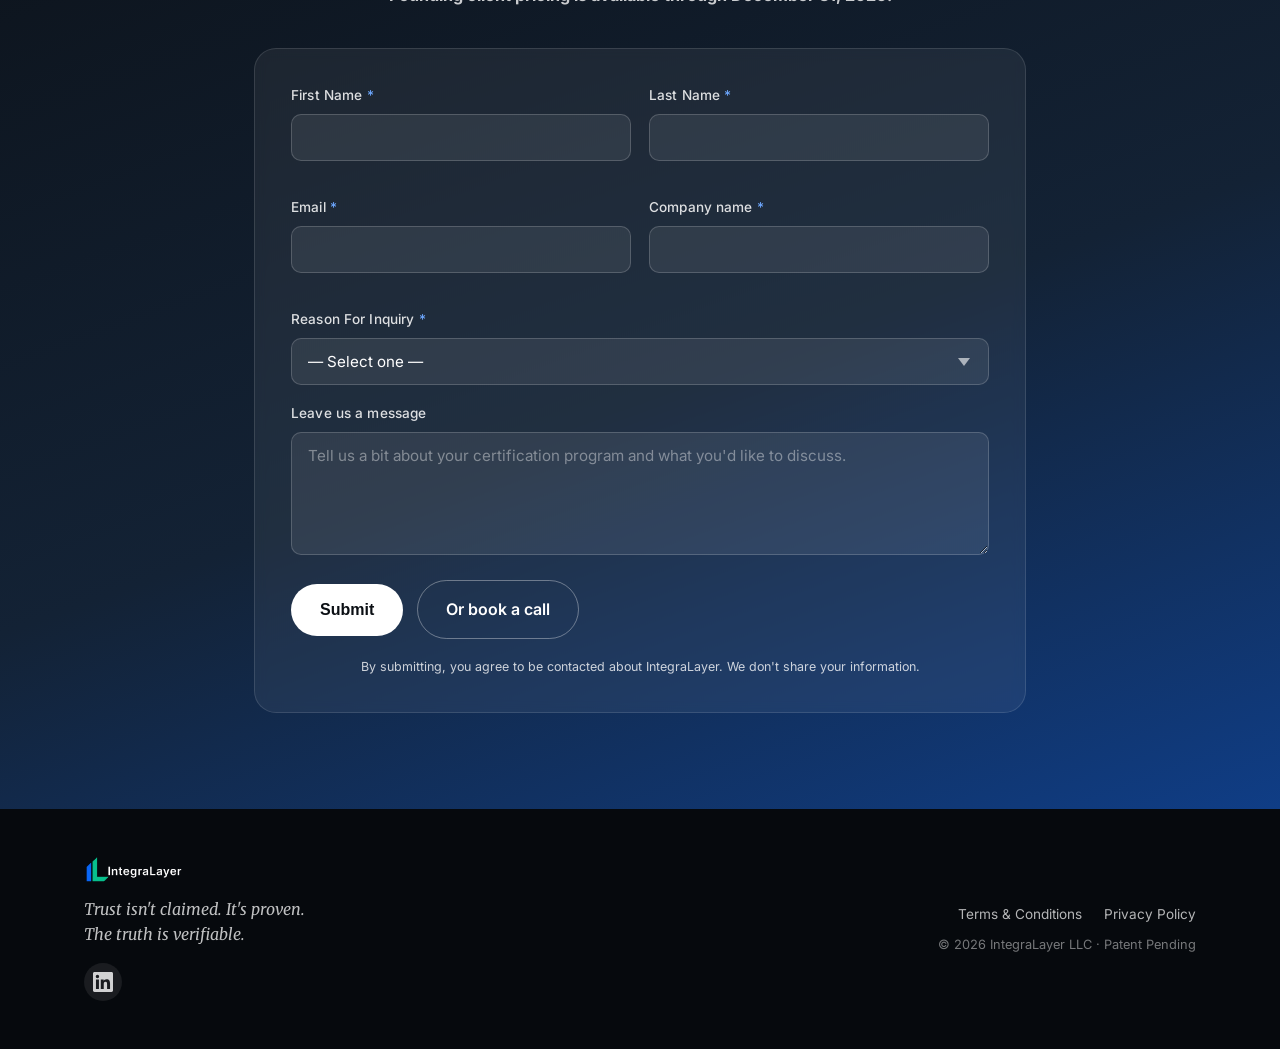
==== commit 553f9d16: "Add 'or a phone call' to Problem section lookup description Co-Authored-By: Claude Sonnet 4.6 <norep" ====
--- a/index.html
+++ b/index.html
@@ -127,7 +127,7 @@
         <p class="eyebrow center">The Problem</p>
         <h2 class="center">When the Proof Behind a Claim Can't Be Found</h2>
         <p class="body">
-          Every label makes promises: tested, certified, organic, sustainable, clean. Buildings, hotels, and products carry marks that make the same promise on their behalf. Consumers, retailers, auditors, and regulators increasingly go looking for the evidence, and what they find today is a dead end: no results published, a logo with no way to confirm it's still valid, a PDF from two years ago, or a lookup demanding a lot code and a login.
+          Every label makes promises: tested, certified, organic, sustainable, clean. Buildings, hotels, and products carry marks that make the same promise on their behalf. Consumers, retailers, auditors, and regulators increasingly go looking for the evidence, and what they find today is a dead end: no results published, a logo with no way to confirm it's still valid, a PDF from two years ago, or a lookup that demands a lot code, a login, or a phone call.
         </p>
         <p class="body">
           That gap used to cost trust. Now it costs market access. EU regulation is tightening and US disclosure laws are multiplying, category by category, and the public, current, ungated proof page is becoming a legal requirement. Enforcement is no longer theoretical: warning letters have gone out, brands have been graded publicly on the quality of their disclosure, and the first sales bans arrive in 2027.
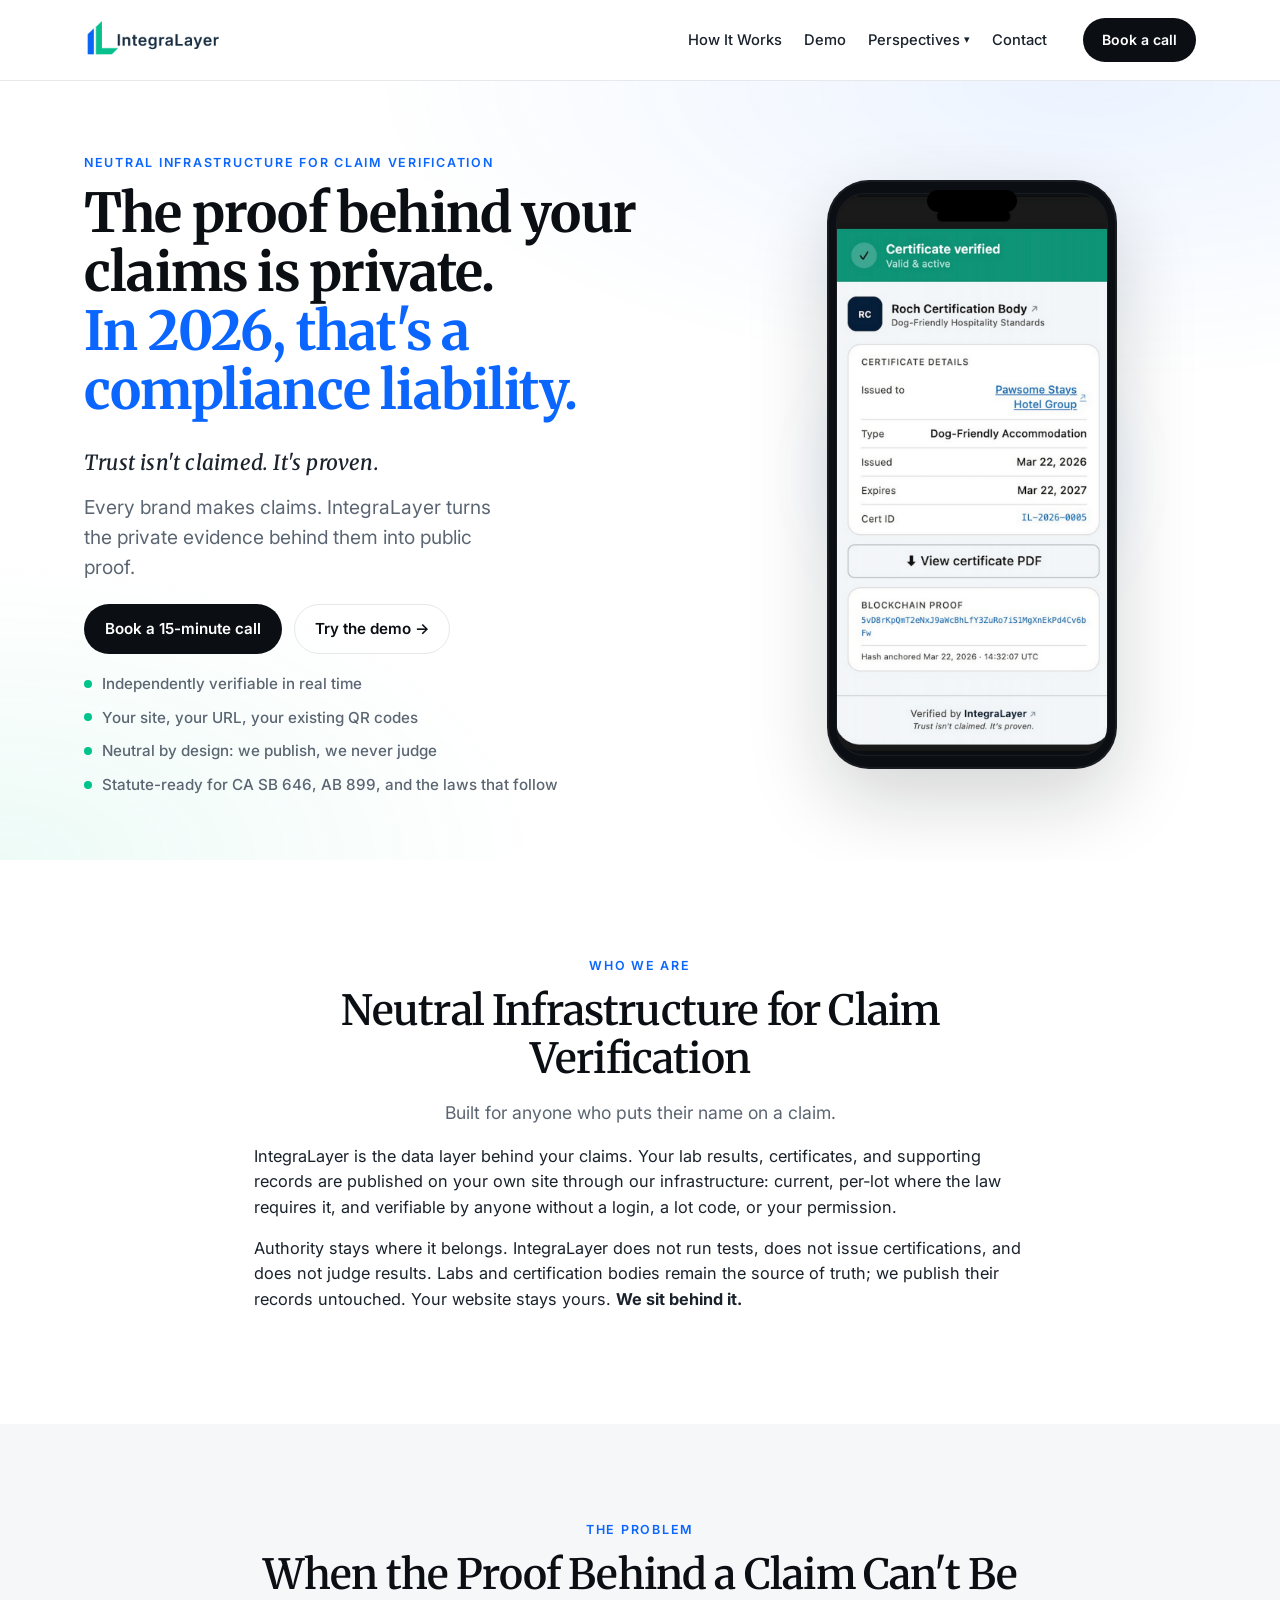
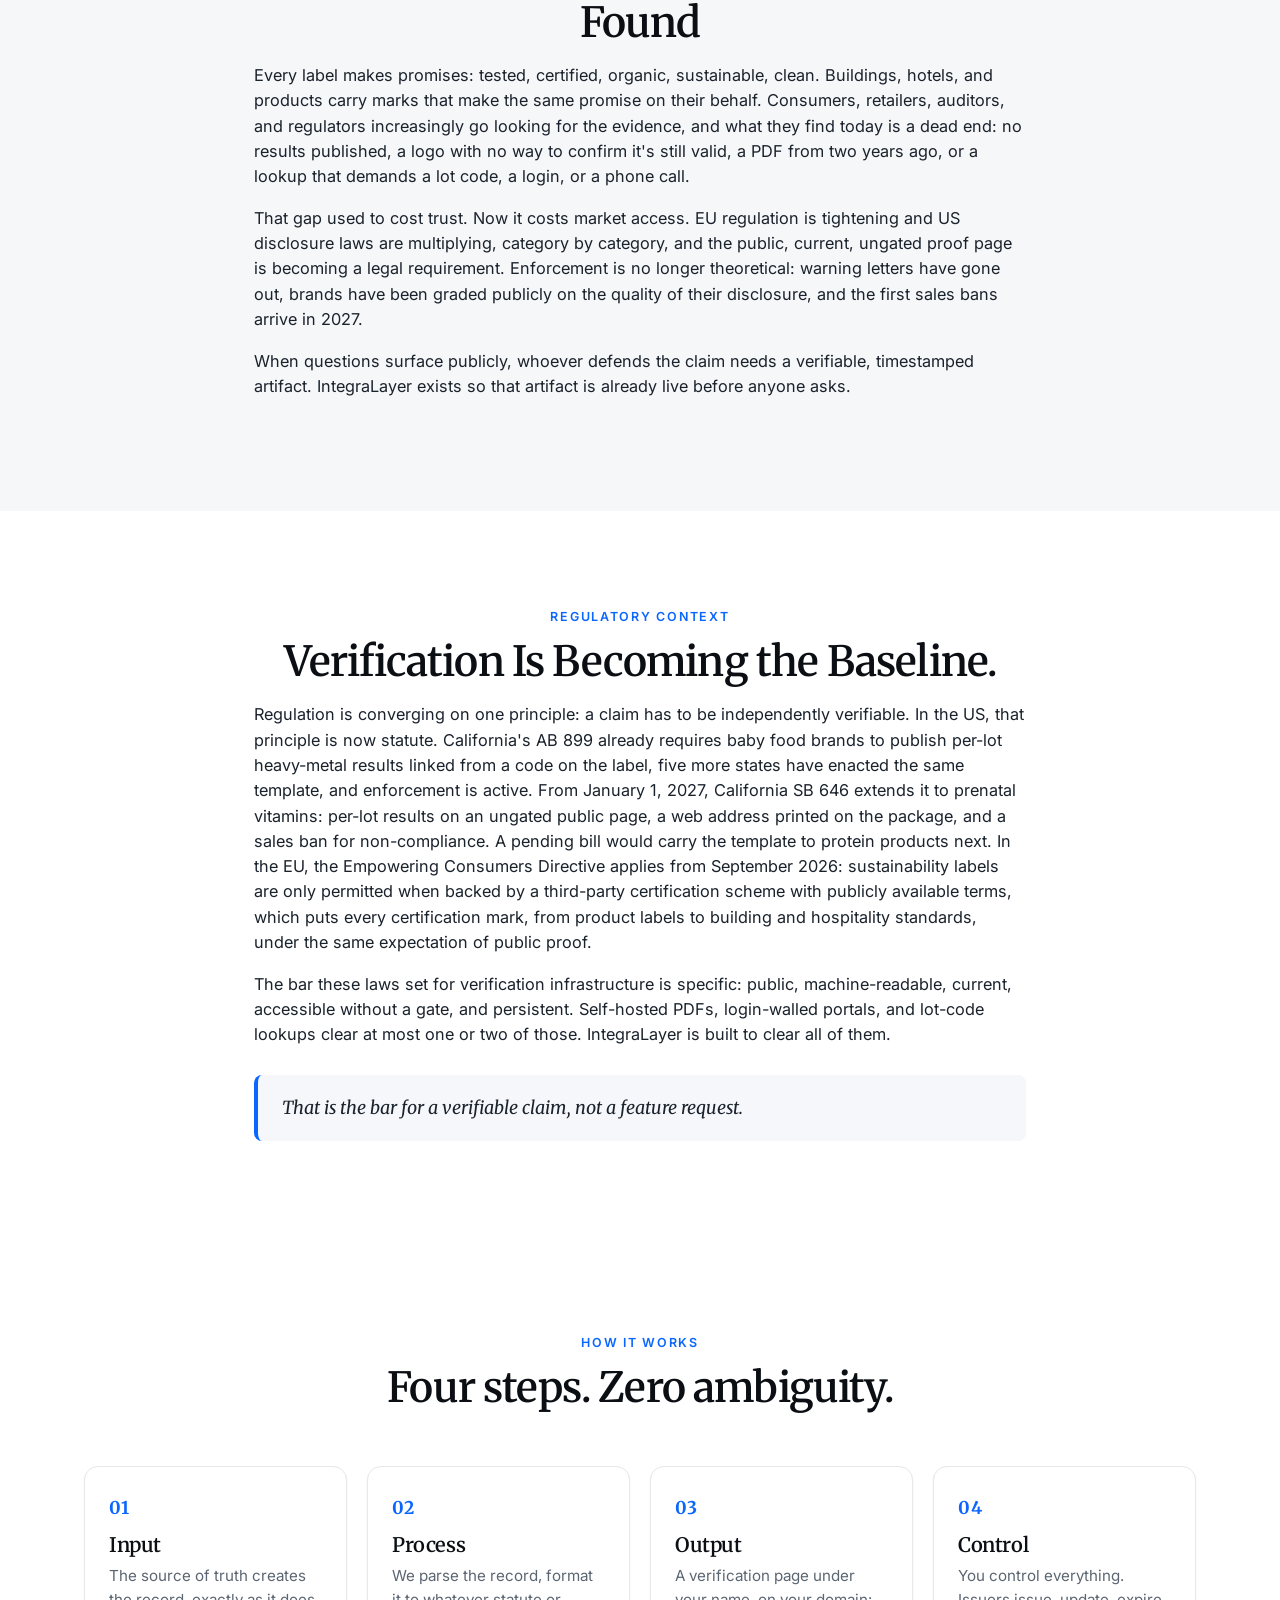
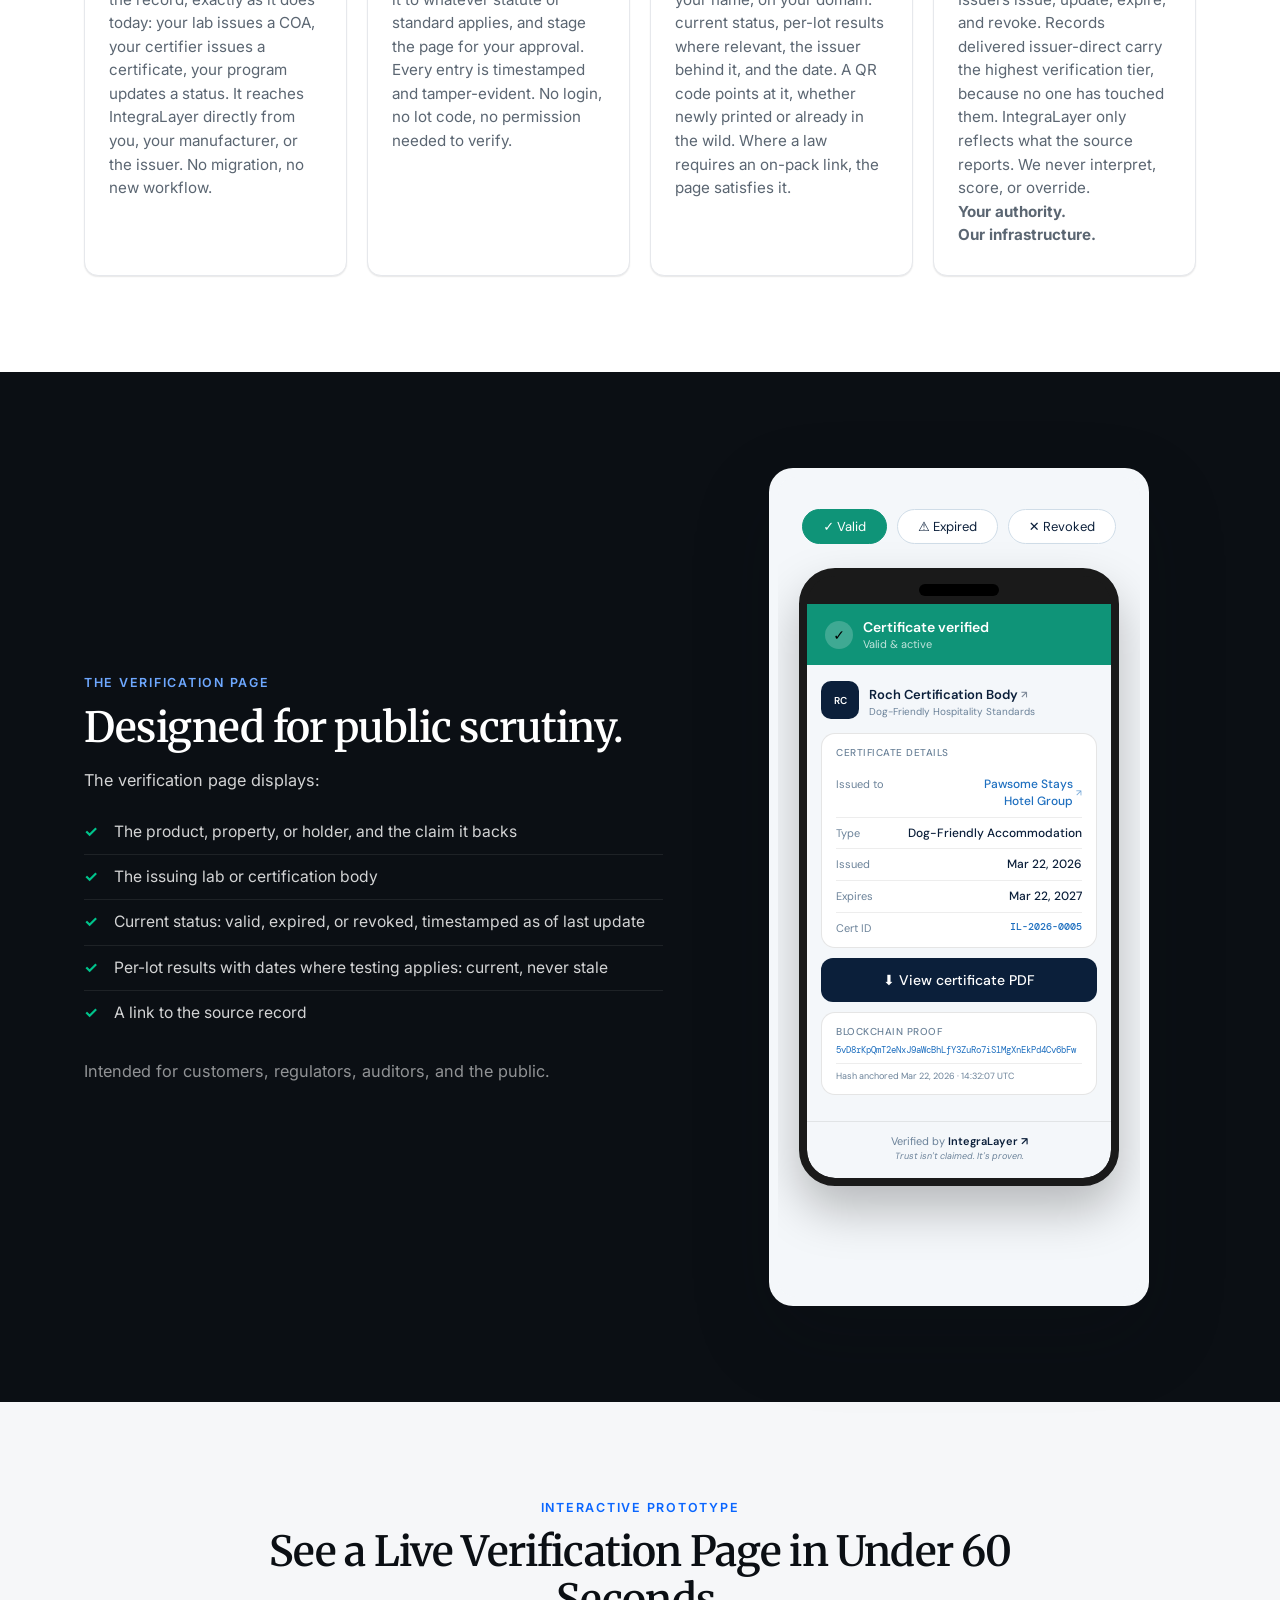
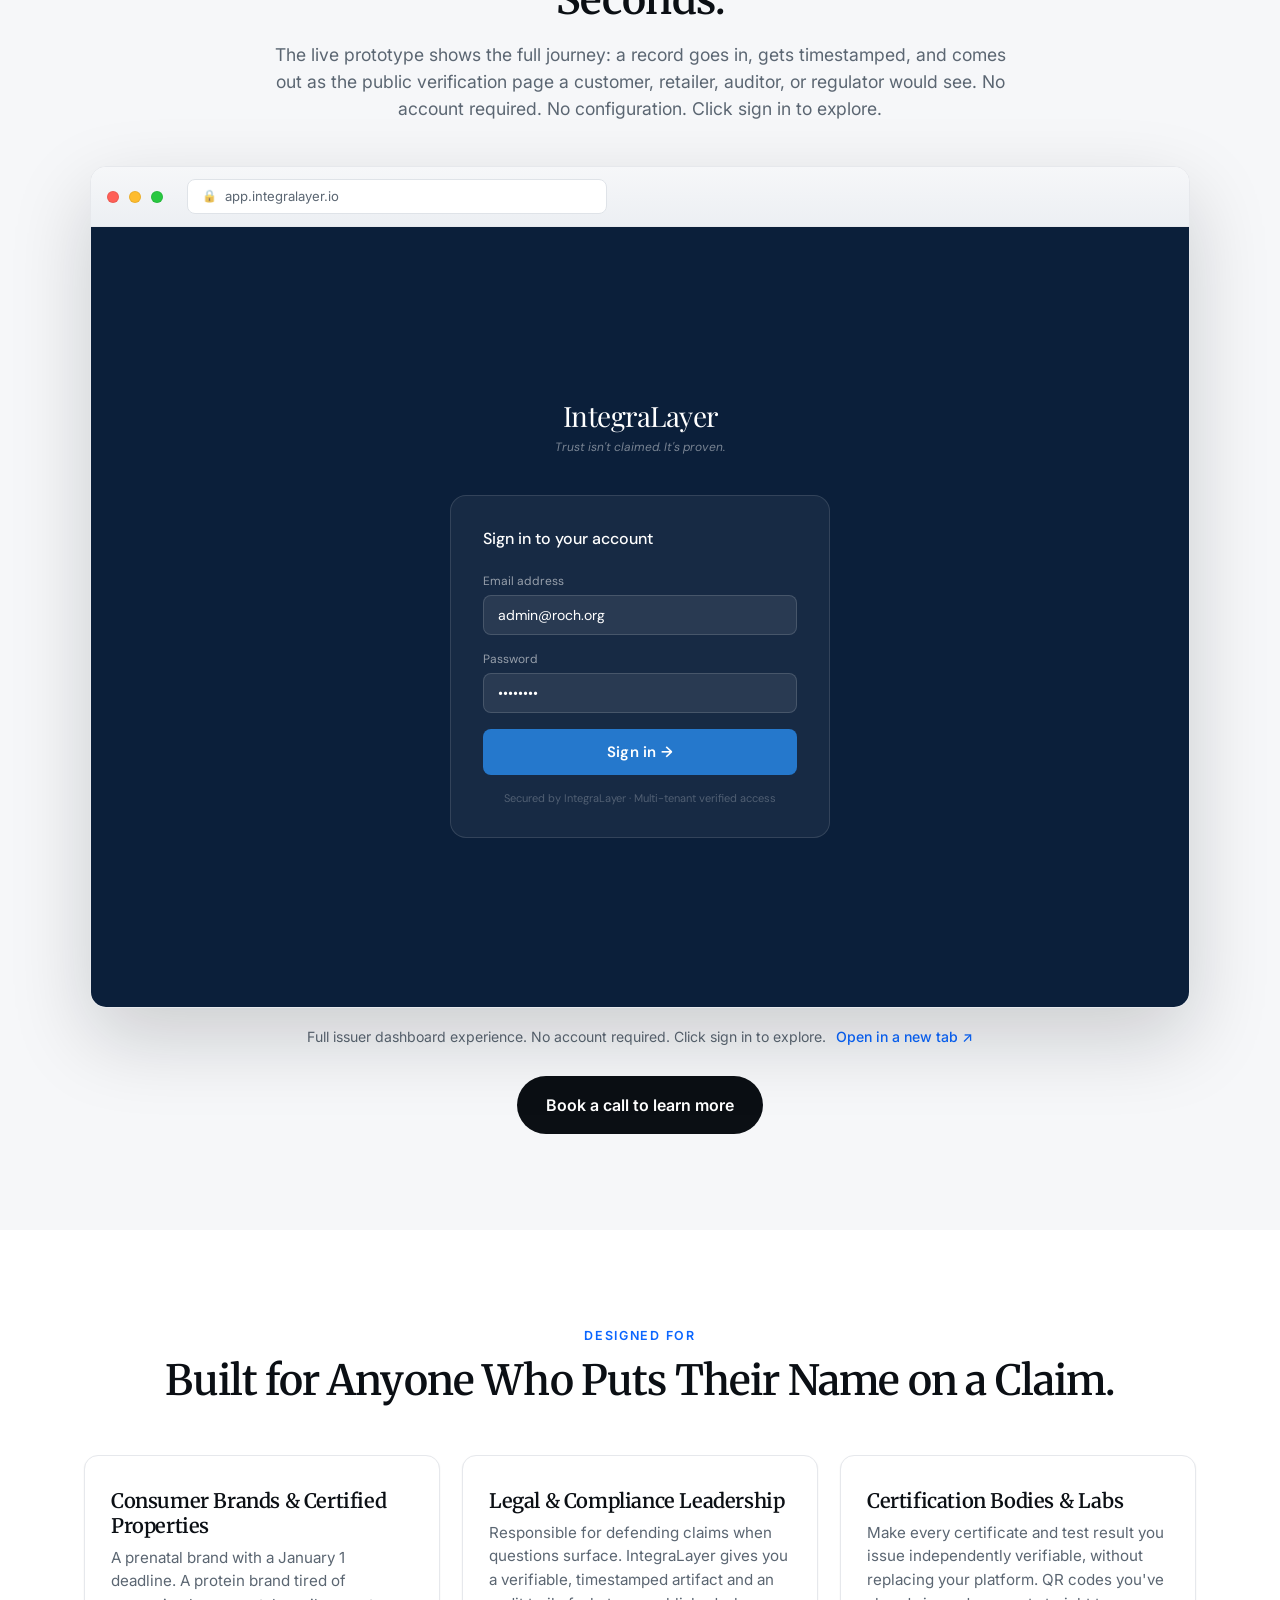
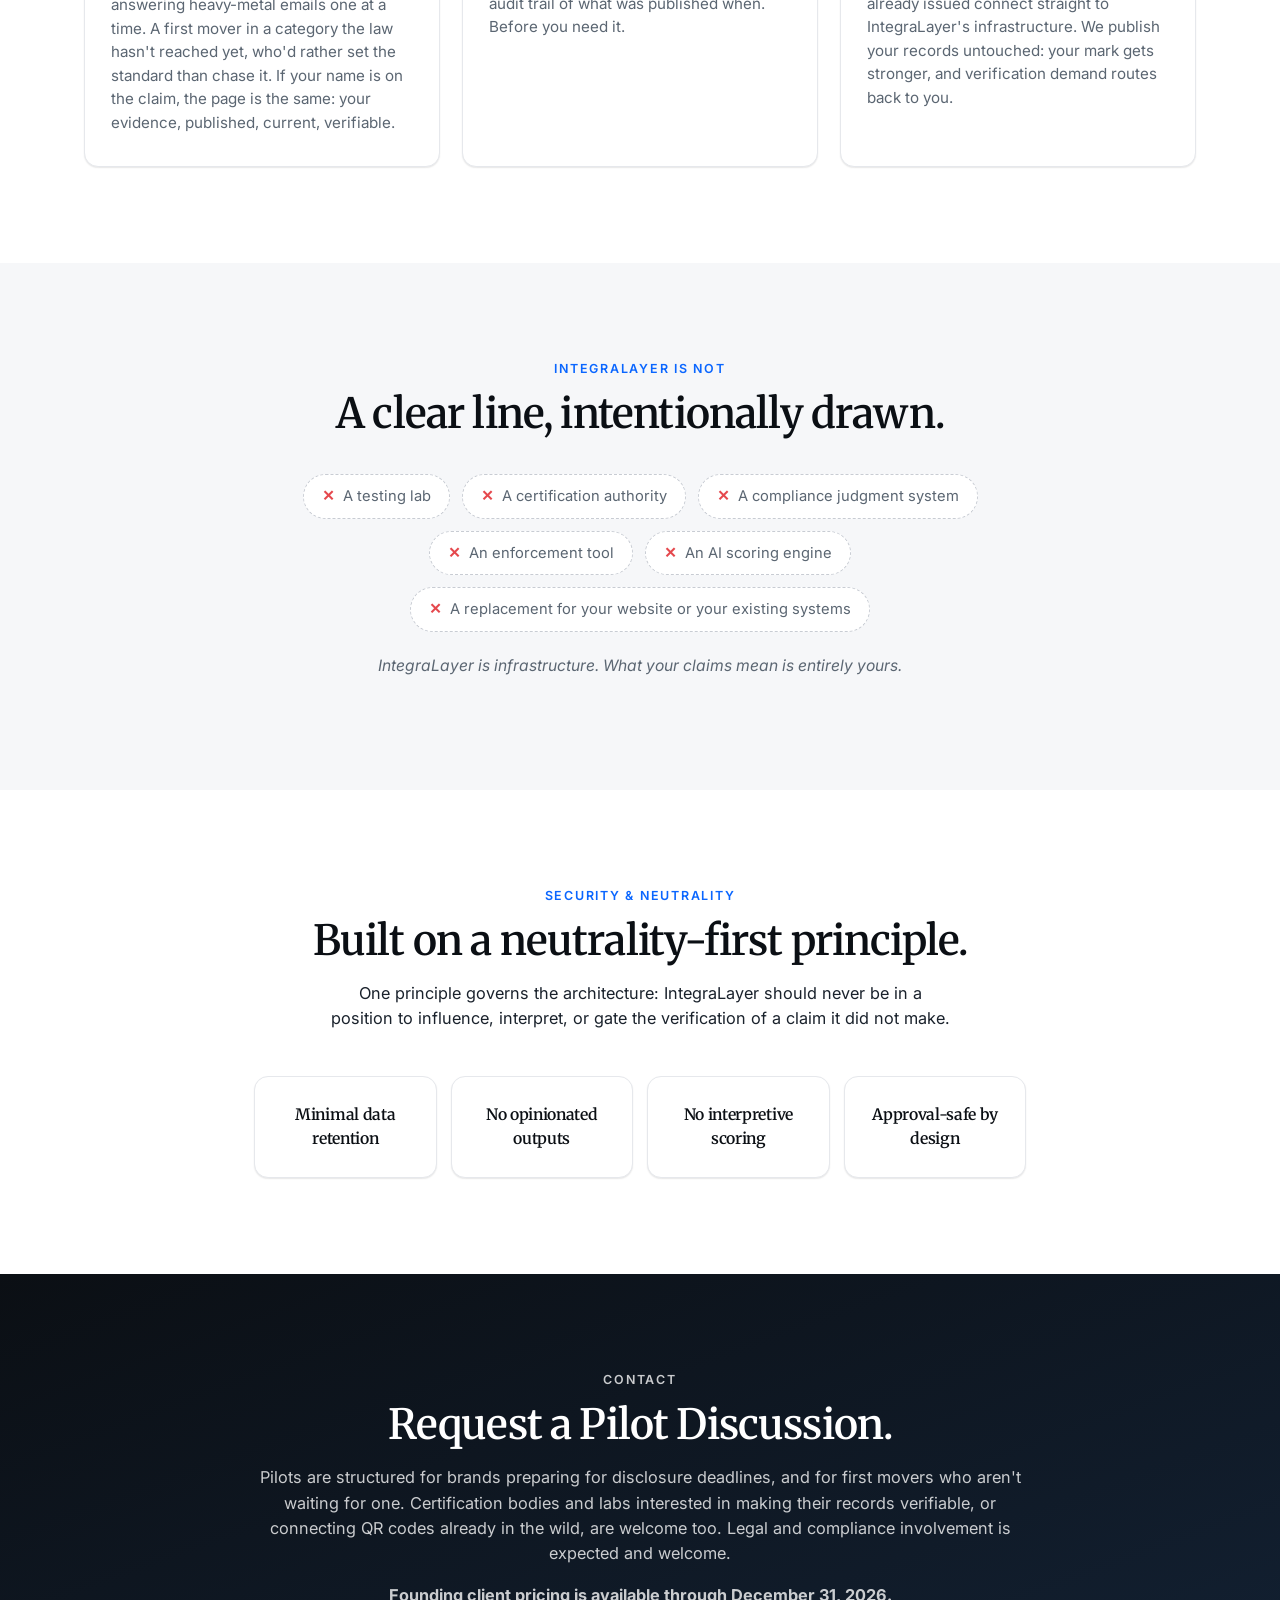
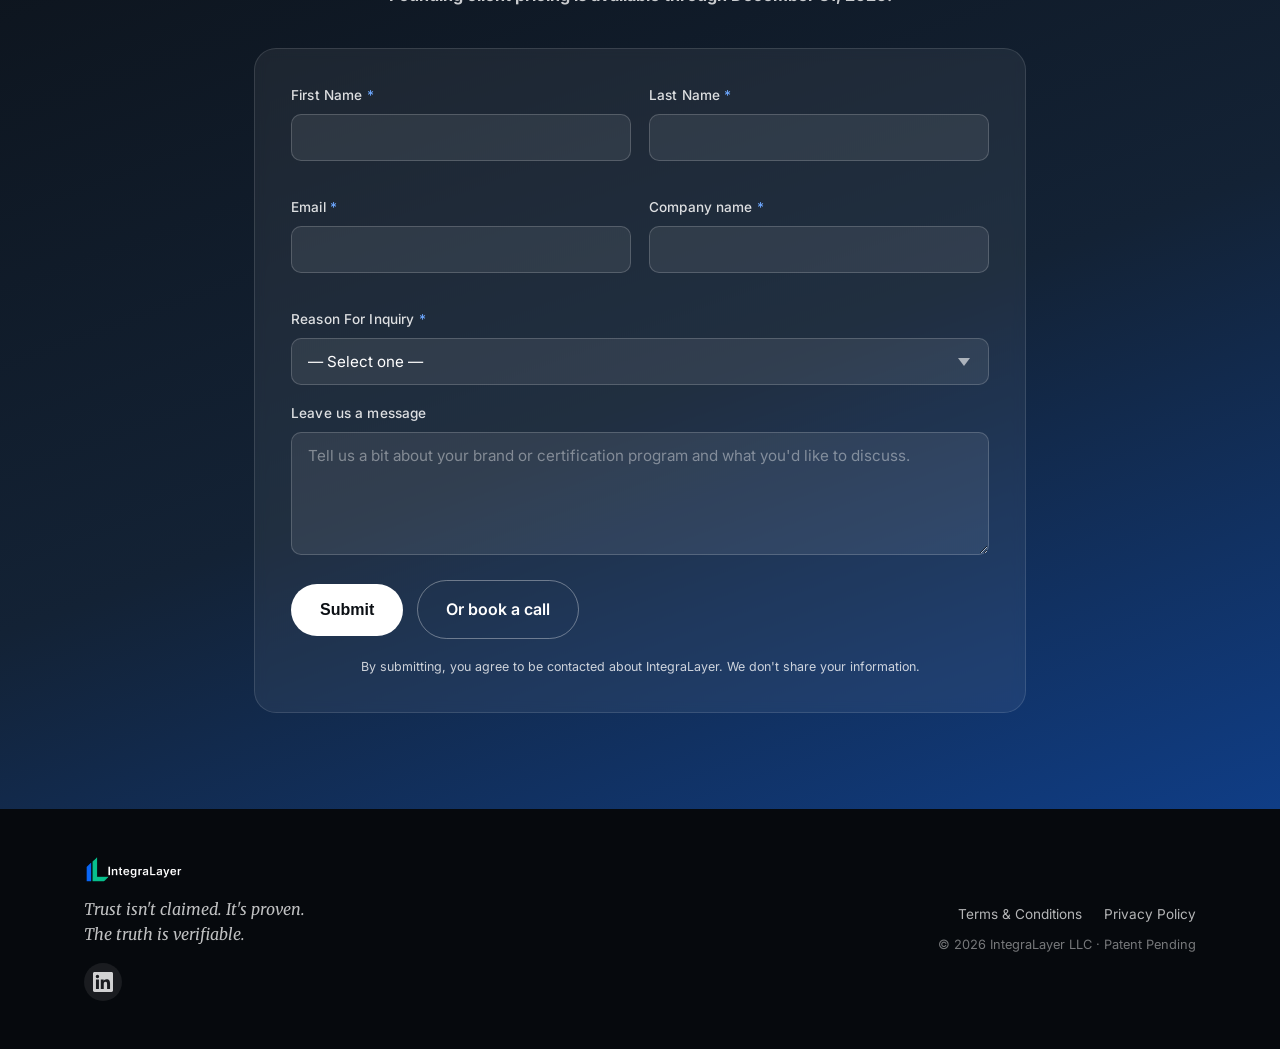
==== commit 53ab2568: "Update contact form placeholder text to include brand Co-Authored-By: Claude Sonnet 4.6 <noreply@ant" ====
--- a/index.html
+++ b/index.html
@@ -375,7 +375,7 @@
 
           <div class="form-group">
             <label for="message">Leave us a message</label>
-            <textarea id="message" name="Message" rows="5" placeholder="Tell us a bit about your certification program and what you'd like to discuss."></textarea>
+            <textarea id="message" name="Message" rows="5" placeholder="Tell us a bit about your brand or certification program and what you'd like to discuss."></textarea>
           </div>
 
           <div class="form-submit-row">
